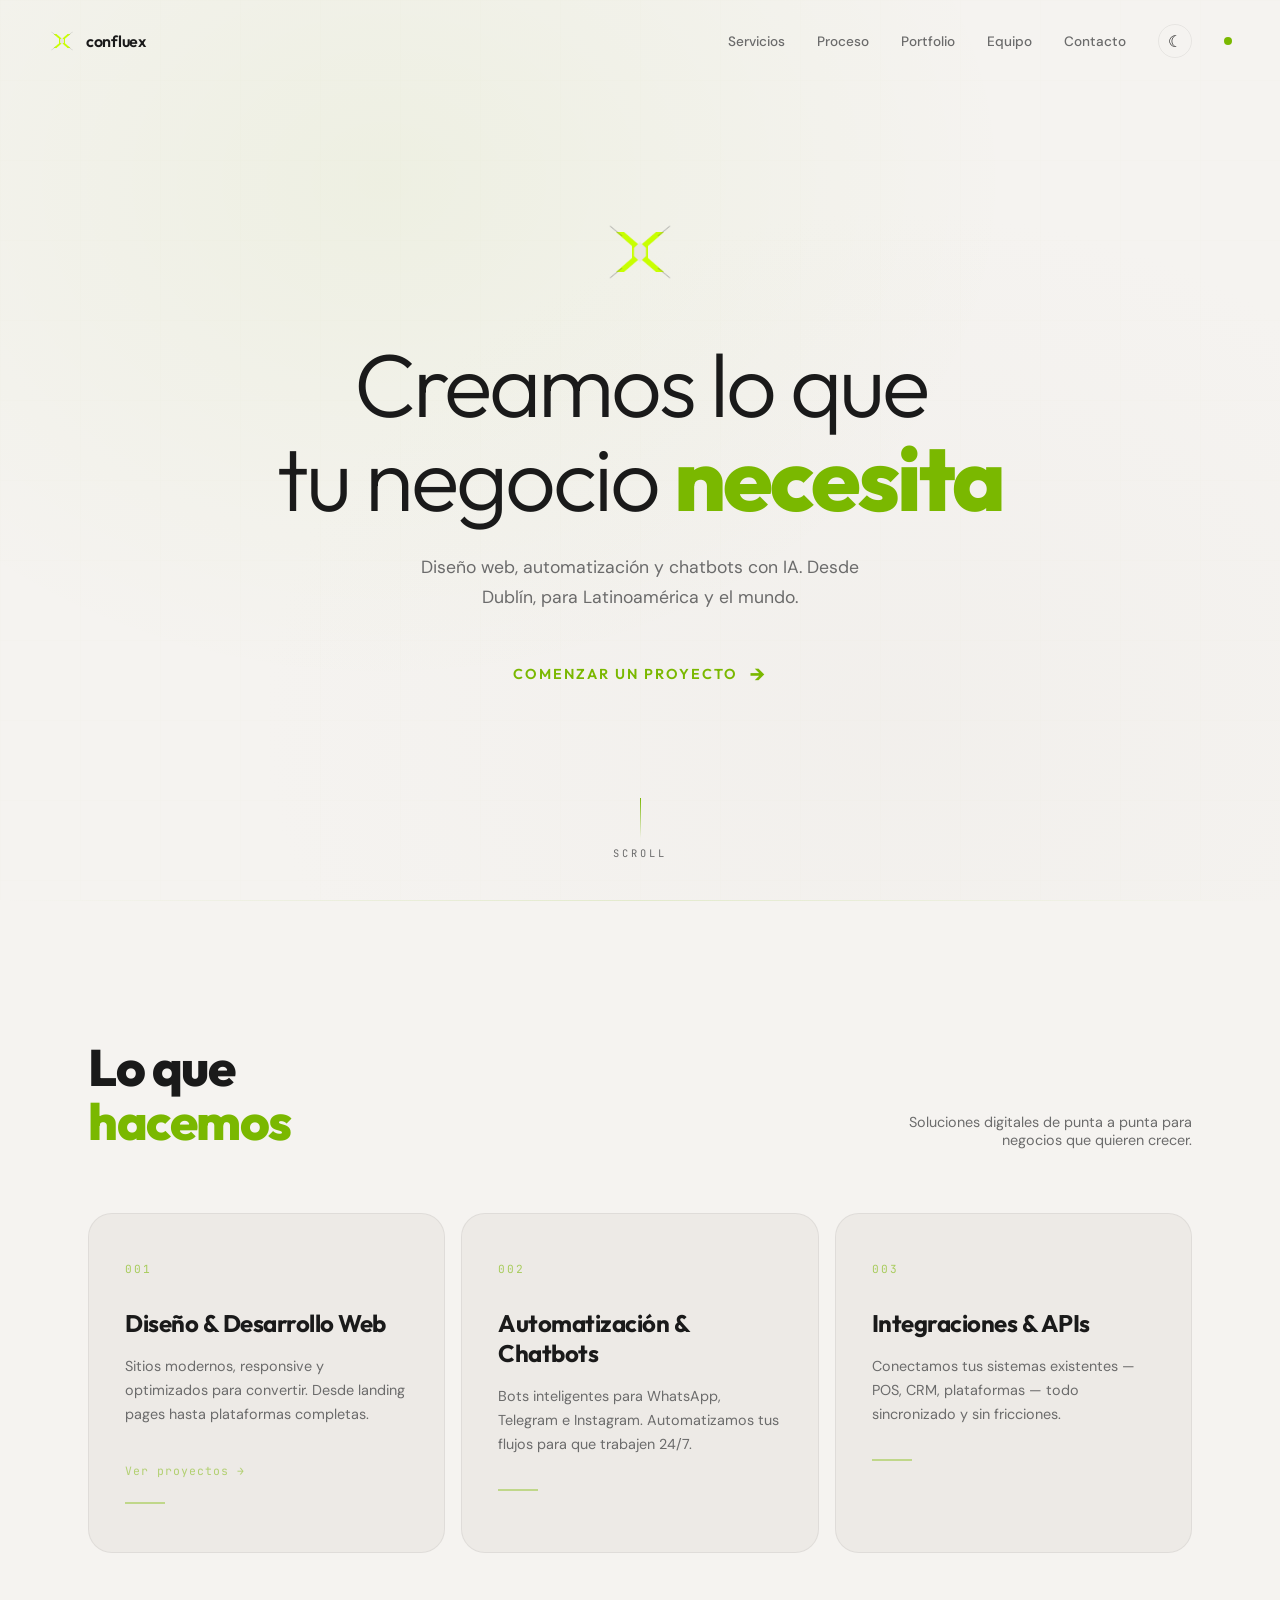
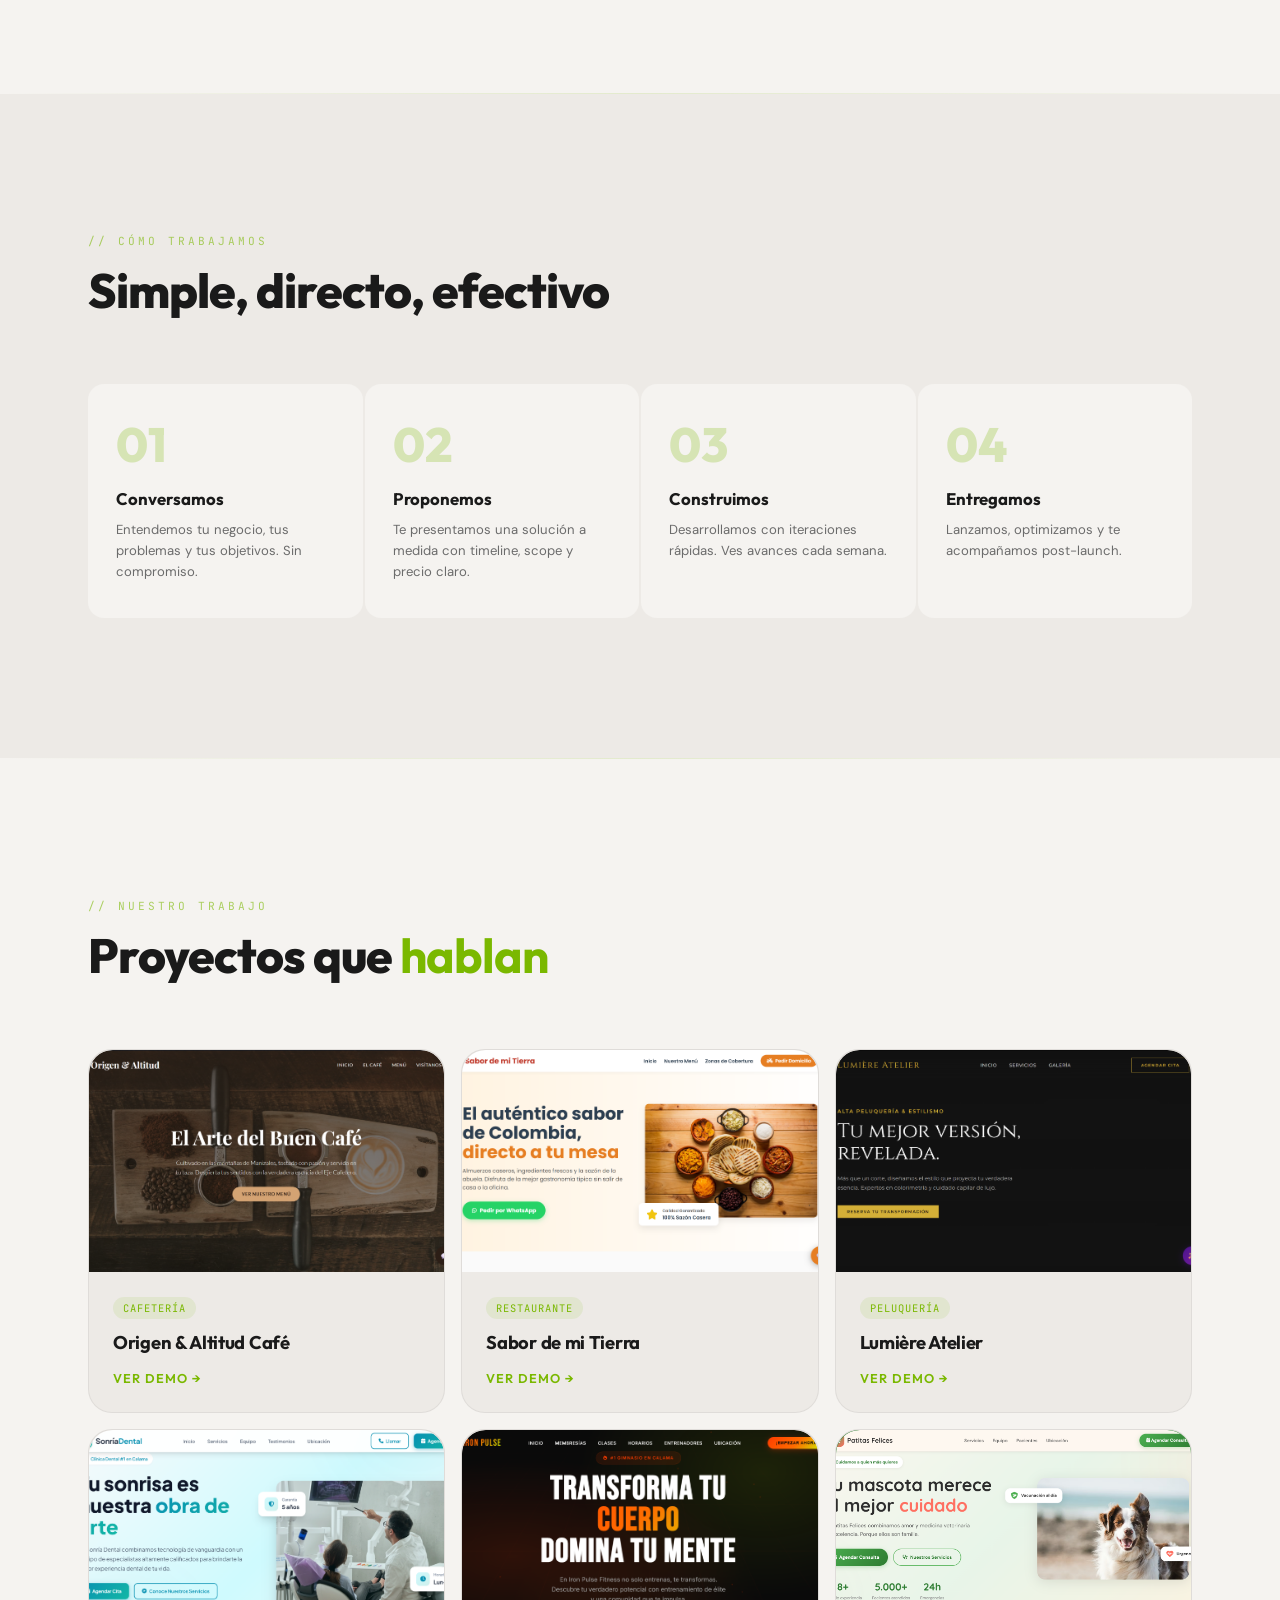
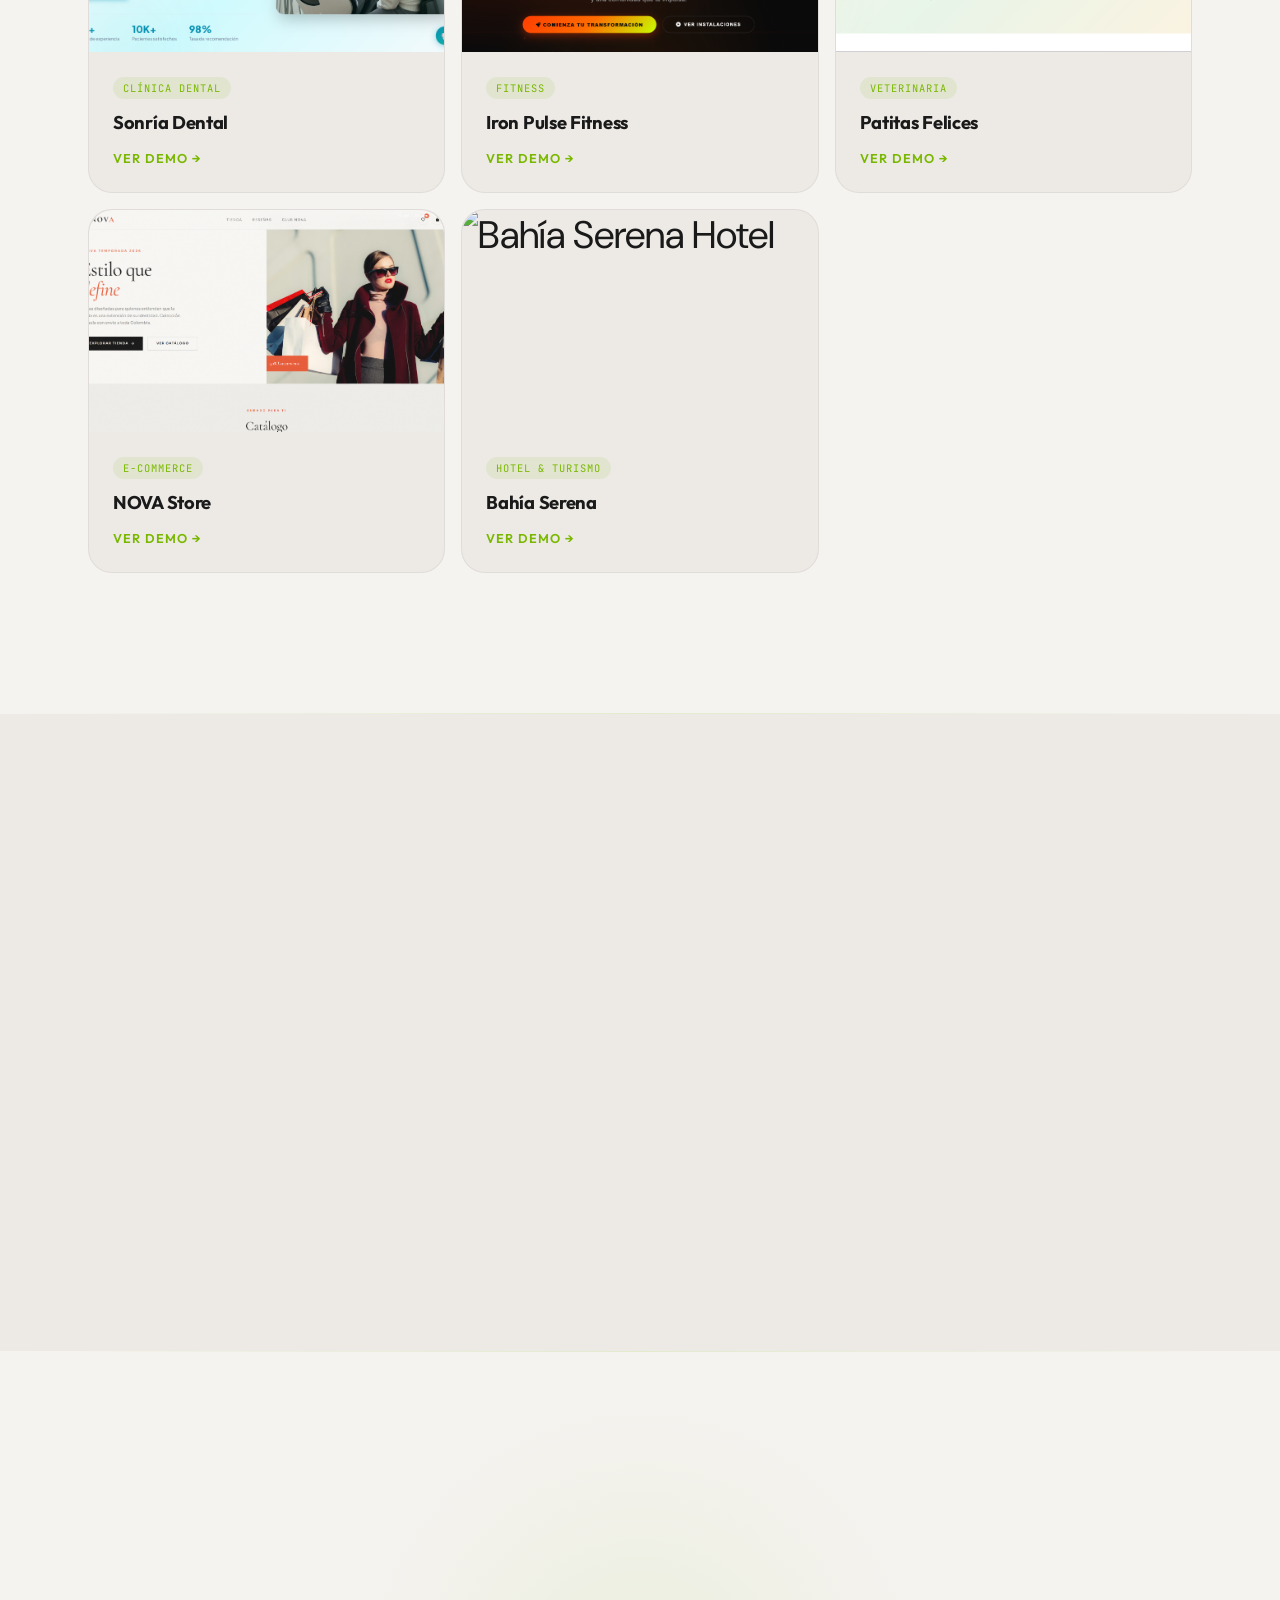
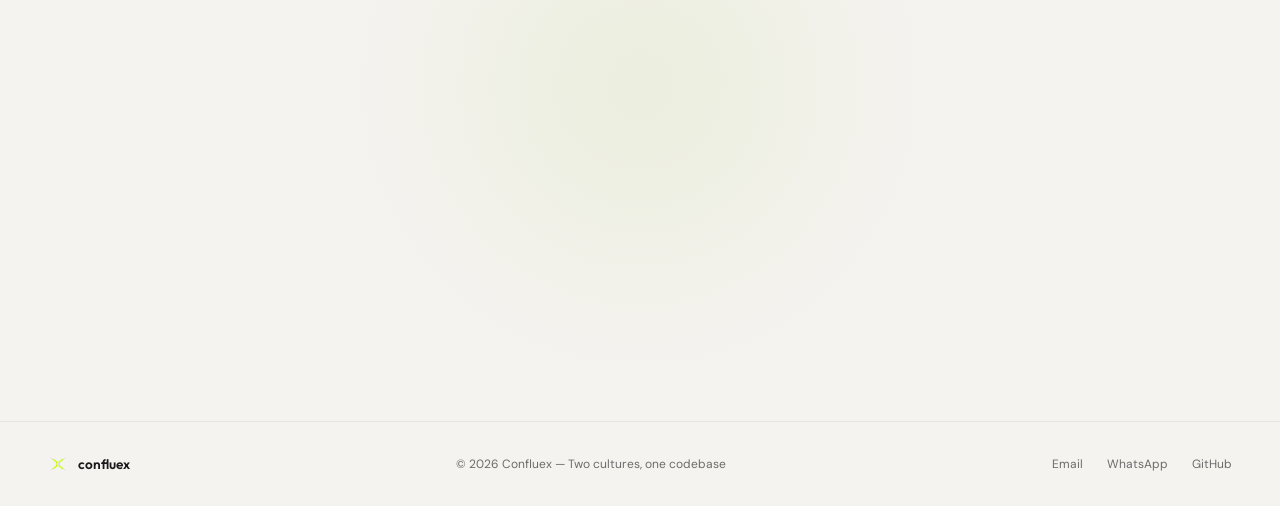
==== index.html @ a2aa2a39 "fix: resolve 122 html-validate errors, CI pipeline fixes, and extract inline CSS - Fix html-validate" ====
<!DOCTYPE html>
<html lang="es">
<head>
  <meta charset="UTF-8">
  <meta name="viewport" content="width=device-width, initial-scale=1.0">
  <title>Confluex — Diseño Web, Automatización &amp; Chatbots IA</title>
  <meta name="description" content="Confluex: soluciones digitales de diseño web, automatización de procesos y chatbots con IA. Dos culturas, un código. Desde Dublín para Latinoamérica y el mundo.">
  <meta name="keywords" content="diseño web, automatización, chatbots, IA, desarrollo web, Dublin, Confluex">
  <meta name="author" content="Confluex">
  <meta name="theme-color" content="#0A0A0A" id="metaThemeColor">

  <!-- Open Graph -->
  <meta property="og:type" content="website">
  <meta property="og:title" content="Confluex — Dos culturas, un código">
  <meta property="og:description" content="Diseño web, automatización y chatbots con IA. Soluciones digitales desde Dublín para el mundo.">
  <meta property="og:image" content="assets/social-avatar.png">
  <meta property="og:url" content="https://confluex-agency.github.io/confluex-website/">
  <meta property="og:site_name" content="Confluex">

  <!-- Twitter Card -->
  <meta name="twitter:card" content="summary_large_image">
  <meta name="twitter:title" content="Confluex — Dos culturas, un código">
  <meta name="twitter:description" content="Diseño web, automatización y chatbots con IA.">
  <meta name="twitter:image" content="assets/social-avatar.png">

  <!-- SEO -->
  <link rel="canonical" href="https://confluex-agency.github.io/confluex-website/">
  <meta name="robots" content="index, follow">

  <!-- Favicon -->
  <link rel="icon" type="image/png" sizes="16x16" href="assets/favicon-16.png">
  <link rel="icon" type="image/png" sizes="32x32" href="assets/favicon-32.png">
  <link rel="icon" type="image/png" sizes="48x48" href="assets/favicon-48.png">
  <link rel="icon" type="image/png" sizes="64x64" href="assets/favicon-64.png">
  <link rel="icon" type="image/png" sizes="128x128" href="assets/favicon-128.png">
  <link rel="icon" type="image/png" sizes="192x192" href="assets/favicon-192.png">
  <link rel="icon" type="image/png" sizes="256x256" href="assets/favicon-256.png">
  <link rel="apple-touch-icon" sizes="180x180" href="assets/apple-touch-icon.png">

  <!-- Preload hero image -->
  <link rel="preload" as="image" href="assets/logo-symbol.png">

  <!-- Structured Data -->
  <script type="application/ld+json">
  {
    "@context": "https://schema.org",
    "@type": "Organization",
    "name": "Confluex",
    "description": "Soluciones digitales de diseño web, automatización de procesos y chatbots con IA. Dos culturas, un código.",
    "url": "https://confluex-agency.github.io/confluex-website/"
  }
  </script>

  <!-- Fonts -->
  <link rel="preconnect" href="https://fonts.googleapis.com">
  <link rel="preconnect" href="https://fonts.gstatic.com" crossorigin>
  <link href="https://fonts.googleapis.com/css2?family=Outfit:wght@300;400;500;600;700;800&family=DM+Sans:wght@400;500;700&family=JetBrains+Mono:wght@400;500&display=swap" rel="stylesheet">

  <link rel="stylesheet" href="assets/css/styles.css">
</head>
<body>

  <!-- SKIP TO CONTENT -->
  <a href="#main-content" class="skip-link">Saltar al contenido</a>

  <!-- MOBILE MENU -->
  <div class="overlay" id="overlay"></div>
  <div class="mobile-menu" id="mobileMenu" role="dialog" aria-label="Menú de navegación">
    <a href="#services" class="mobile-link">Servicios</a>
    <a href="#process" class="mobile-link">Proceso</a>
    <a href="#portfolio" class="mobile-link">Portfolio</a>
    <a href="#founders" class="mobile-link">Equipo</a>
    <a href="#contact" class="mobile-link">Contacto</a>
  </div>

  <!-- NAV -->
  <nav id="nav" aria-label="Navegación principal">
    <a href="#" class="nav-logo">
      <img src="assets/logo-symbol.png" alt="Confluex">
      <span>confluex</span>
    </a>
    <div class="nav-right">
      <a href="#services">Servicios</a>
      <a href="#process">Proceso</a>
      <a href="#portfolio">Portfolio</a>
      <a href="#founders">Equipo</a>
      <a href="#contact">Contacto</a>
      <button type="button" class="theme-toggle" id="themeToggle" aria-label="Cambiar tema">
        <span class="icon-sun">&#9788;</span>
        <span class="icon-moon">&#9790;</span>
      </button>
      <div class="nav-dot"></div>
    </div>
    <button type="button" class="nav-toggle" id="navToggle" aria-label="Abrir menú" aria-expanded="false" aria-controls="mobileMenu">
      <span></span><span></span><span></span>
    </button>
  </nav>

  <!-- MAIN CONTENT -->
  <main id="main-content">

  <!-- HERO -->
  <section class="hero" aria-label="Presentación">
    <div class="hero__bg" aria-hidden="true"></div>
    <div class="hero__grid" aria-hidden="true"></div>
    <div class="hero__content">
      <img src="assets/logo-symbol.png" alt="" class="hero__symbol fade">
      <h1 class="fade">Creamos lo que<br>tu negocio <strong>necesita</strong></h1>
      <p class="hero__sub fade">Diseño web, automatización y chatbots con IA. Desde Dublín, para Latinoamérica y el mundo.</p>
      <a href="#contact" class="hero__cta fade">
        Comenzar un proyecto <span class="arrow">&rarr;</span>
      </a>
    </div>
    <div class="hero__scroll" aria-hidden="true">
      <div class="hero__scroll-line"></div>
      <span>scroll</span>
    </div>
  </section>

  <div class="divider" aria-hidden="true"></div>

  <!-- SERVICES -->
  <section class="services" id="services" aria-label="Servicios">
    <div class="services__header">
      <h2 class="fade">Lo que<br><span>hacemos</span></h2>
      <p class="fade">Soluciones digitales de punta a punta para negocios que quieren crecer.</p>
    </div>
    <div class="services__cards">
      <div class="s-card fade fade-delay-1">
        <div class="s-card__num">001</div>
        <h3>Diseño &amp; Desarrollo Web</h3>
        <p>Sitios modernos, responsive y optimizados para convertir. Desde landing pages hasta plataformas completas.</p>
        <a href="#portfolio" class="s-card__portfolio-link">Ver proyectos &rarr;</a>
        <div class="s-card__line"></div>
      </div>
      <div class="s-card fade fade-delay-2">
        <div class="s-card__num">002</div>
        <h3>Automatización &amp; Chatbots</h3>
        <p>Bots inteligentes para WhatsApp, Telegram e Instagram. Automatizamos tus flujos para que trabajen 24/7.</p>
        <div class="s-card__line"></div>
      </div>
      <div class="s-card fade fade-delay-3">
        <div class="s-card__num">003</div>
        <h3>Integraciones &amp; APIs</h3>
        <p>Conectamos tus sistemas existentes — POS, CRM, plataformas — todo sincronizado y sin fricciones.</p>
        <div class="s-card__line"></div>
      </div>
    </div>
  </section>

  <div class="divider" aria-hidden="true"></div>

  <!-- PROCESS -->
  <section class="process" id="process" aria-label="Proceso de trabajo">
    <div class="process__inner">
      <div class="process__header fade">
        <div class="process__label">// cómo trabajamos</div>
        <h2>Simple, directo, efectivo</h2>
      </div>
      <div class="process__steps">
        <div class="step fade fade-delay-1">
          <div class="step__num">01</div>
          <h4>Conversamos</h4>
          <p>Entendemos tu negocio, tus problemas y tus objetivos. Sin compromiso.</p>
        </div>
        <div class="step fade fade-delay-2">
          <div class="step__num">02</div>
          <h4>Proponemos</h4>
          <p>Te presentamos una solución a medida con timeline, scope y precio claro.</p>
        </div>
        <div class="step fade fade-delay-3">
          <div class="step__num">03</div>
          <h4>Construimos</h4>
          <p>Desarrollamos con iteraciones rápidas. Ves avances cada semana.</p>
        </div>
        <div class="step fade">
          <div class="step__num">04</div>
          <h4>Entregamos</h4>
          <p>Lanzamos, optimizamos y te acompañamos post-launch.</p>
        </div>
      </div>
    </div>
  </section>

  <div class="divider" aria-hidden="true"></div>

  <!-- PORTFOLIO -->
  <section class="portfolio" id="portfolio" aria-label="Portfolio">
    <div class="portfolio__inner">
      <div class="portfolio__header fade">
        <div class="portfolio__label">// nuestro trabajo</div>
        <h2>Proyectos que <strong>hablan</strong></h2>
      </div>
      <div class="portfolio__grid">
        <div class="p-card fade fade-delay-1">
          <div class="p-card__thumb"><img src="assets/thumbs/cafe.png" alt="Origen & Altitud Café" loading="lazy"></div>
          <div class="p-card__body">
            <div class="p-card__tag">Cafetería</div>
            <div class="p-card__name">Origen &amp; Altitud Café</div>
            <a href="demos/demo-cafe/index.html" target="_blank" rel="noopener" class="p-card__link">Ver demo &rarr;</a>
          </div>
        </div>
        <div class="p-card fade fade-delay-2">
          <div class="p-card__thumb"><img src="assets/thumbs/restaurante.png" alt="Sabor de mi Tierra" loading="lazy"></div>
          <div class="p-card__body">
            <div class="p-card__tag">Restaurante</div>
            <div class="p-card__name">Sabor de mi Tierra</div>
            <a href="demos/demo-fastfood/index.html" target="_blank" rel="noopener" class="p-card__link">Ver demo &rarr;</a>
          </div>
        </div>
        <div class="p-card fade fade-delay-3">
          <div class="p-card__thumb"><img src="assets/thumbs/peluqueria.png" alt="Lumière Atelier" loading="lazy"></div>
          <div class="p-card__body">
            <div class="p-card__tag">Peluquería</div>
            <div class="p-card__name">Lumière Atelier</div>
            <a href="demos/demo-peluqueria/index.html" target="_blank" rel="noopener" class="p-card__link">Ver demo &rarr;</a>
          </div>
        </div>
        <div class="p-card fade fade-delay-1">
          <div class="p-card__thumb"><img src="assets/thumbs/dental.png" alt="Sonría Dental" loading="lazy"></div>
          <div class="p-card__body">
            <div class="p-card__tag">Clínica Dental</div>
            <div class="p-card__name">Sonría Dental</div>
            <a href="demos/demo-clinicadental/index.html" target="_blank" rel="noopener" class="p-card__link">Ver demo &rarr;</a>
          </div>
        </div>
        <div class="p-card fade fade-delay-2">
          <div class="p-card__thumb"><img src="assets/thumbs/gym.png" alt="Iron Pulse Fitness" loading="lazy"></div>
          <div class="p-card__body">
            <div class="p-card__tag">Fitness</div>
            <div class="p-card__name">Iron Pulse Fitness</div>
            <a href="demos/demo-GYM/index.html" target="_blank" rel="noopener" class="p-card__link">Ver demo &rarr;</a>
          </div>
        </div>
        <div class="p-card fade fade-delay-3">
          <div class="p-card__thumb p-card__thumb--vet"><img src="assets/thumbs/vet.png" alt="Patitas Felices Veterinaria" loading="lazy"></div>
          <div class="p-card__body">
            <div class="p-card__tag">Veterinaria</div>
            <div class="p-card__name">Patitas Felices</div>
            <a href="demos/demo-veterinaria/index.html" target="_blank" rel="noopener" class="p-card__link">Ver demo &rarr;</a>
          </div>
        </div>
        <div class="p-card fade fade-delay-1">
          <div class="p-card__thumb"><img src="assets/thumbs/e-commerce.png" alt="NOVA Store E-Commerce" loading="lazy"></div>
          <div class="p-card__body">
            <div class="p-card__tag">E-Commerce</div>
            <div class="p-card__name">NOVA Store</div>
            <a href="demos/demo-ecommerce/index.html" target="_blank" rel="noopener" class="p-card__link">Ver demo &rarr;</a>
          </div>
        </div>
        <div class="p-card fade fade-delay-2">
          <div class="p-card__thumb"><img src="assets/thumbs/hotel.png" alt="Bahía Serena Hotel" loading="lazy"></div>
          <div class="p-card__body">
            <div class="p-card__tag">Hotel &amp; Turismo</div>
            <div class="p-card__name">Bahía Serena</div>
            <a href="demos/demo-hotel/index.html" target="_blank" rel="noopener" class="p-card__link">Ver demo &rarr;</a>
          </div>
        </div>
      </div>
    </div>
  </section>

  <div class="divider" aria-hidden="true"></div>

  <!-- FOUNDERS -->
  <section class="founders" id="founders" aria-label="Equipo fundador">
    <div class="founders__inner">
      <div class="founders__text fade">
        <h2><em>Dos culturas,</em><br>un código</h2>
        <p>Nicolas (Chile) y Geison (Colombia) se encontraron en Dublín con una misma visión: crear tecnología que resuelva problemas reales.</p>
        <p>Combinamos ingeniería sólida con diseño de primer nivel. Sin relleno — solo resultados.</p>
        <div class="founders__flags">
          <div class="flag"><span>🇨🇱</span> Chile</div>
          <div class="flag"><span>🇨🇴</span> Colombia</div>
          <div class="flag"><span>🇮🇪</span> Dublin</div>
        </div>
        <div class="founders__tagline">// confluex.dev</div>
      </div>
      <div class="founders__visual fade">
        <div class="founder-card">
          <img src="assets/card-nicolas.png" alt="Nicolas Boggioni Troncoso — Co-Founder & Developer" loading="lazy">
        </div>
        <div class="founder-card">
          <img src="assets/card-geison.png" alt="Geison Herrera — Co-Founder & Designer" loading="lazy">
        </div>
      </div>
    </div>
  </section>

  <div class="divider" aria-hidden="true"></div>

  <!-- CTA -->
  <section class="cta" id="contact" aria-label="Contacto">
    <div class="cta__content">
      <h2 class="fade">¿Tienes una idea?<br><strong>Hagámosla realidad.</strong></h2>
      <p class="fade">Cuéntanos sobre tu proyecto y te respondemos en 24 horas.</p>
      <a href="mailto:hello@confluex.dev" class="cta__btn fade">Hablemos</a>
      <a href="https://wa.me/353899766000?text=Hola%20Confluex!%20Me%20interesa%20saber%20más%20sobre%20sus%20servicios" target="_blank" rel="noopener" class="cta__wa fade">WhatsApp &rarr;</a>
      <a href="mailto:hello@confluex.dev" class="cta__email fade">hello@confluex.dev</a>
    </div>
  </section>

  </main>

  <!-- FOOTER -->
  <footer>
    <div class="footer__inner">
      <div class="footer__brand">
        <img src="assets/logo-symbol.png" alt="Confluex logo" loading="lazy">
        <span>confluex</span>
      </div>
      <p>&copy; 2026 Confluex — Two cultures, one codebase</p>
      <div class="footer__links">
        <a href="mailto:hello@confluex.dev">Email</a>
        <a href="https://wa.me/353899766000" target="_blank" rel="noopener">WhatsApp</a>
        <a href="https://github.com/confluex-agency" target="_blank" rel="noopener">GitHub</a>
      </div>
    </div>
  </footer>

  <script>
    // Theme toggle
    (function() {
      const html = document.documentElement;
      const saved = localStorage.getItem('theme');
      const prefersDark = window.matchMedia('(prefers-color-scheme: dark)').matches;
      const theme = saved || (prefersDark ? 'dark' : 'light');
      if (theme === 'light') html.setAttribute('data-theme', 'light');

      function updateMeta() {
        const isLight = html.getAttribute('data-theme') === 'light';
        document.getElementById('metaThemeColor').content = isLight ? '#F5F3F0' : '#0A0A0A';
      }

      document.addEventListener('DOMContentLoaded', () => {
        updateMeta();
        document.getElementById('themeToggle').addEventListener('click', () => {
          const isLight = html.getAttribute('data-theme') === 'light';
          if (isLight) {
            html.removeAttribute('data-theme');
            localStorage.setItem('theme', 'dark');
          } else {
            html.setAttribute('data-theme', 'light');
            localStorage.setItem('theme', 'light');
          }
          updateMeta();
        });
      });
    })();

    // Nav scroll effect
    const nav = document.getElementById('nav');
    window.addEventListener('scroll', () => {
      nav.classList.toggle('scrolled', window.scrollY > 60);
    });

    // Mobile menu
    const toggle = document.getElementById('navToggle');
    const menu = document.getElementById('mobileMenu');
    const overlay = document.getElementById('overlay');
    function closeMenu() {
      menu.classList.remove('open'); overlay.classList.remove('open');
      toggle.setAttribute('aria-expanded', 'false');
    }
    toggle.addEventListener('click', () => {
      const isOpen = menu.classList.toggle('open');
      overlay.classList.toggle('open');
      toggle.setAttribute('aria-expanded', isOpen ? 'true' : 'false');
    });
    overlay.addEventListener('click', closeMenu);
    document.querySelectorAll('.mobile-link').forEach(a => a.addEventListener('click', closeMenu));

    // Scroll animations
    const obs = new IntersectionObserver(entries => {
      entries.forEach(e => { if (e.isIntersecting) e.target.classList.add('show'); });
    }, { threshold: 0.1 });
    document.querySelectorAll('.fade').forEach(el => obs.observe(el));
  </script>
</body>
</html>
---- assets/css/styles.css ----
/* =============================================
   CONFLUEX — Main Stylesheet
   ============================================= */

/* === VARIABLES (Dark Theme — Default) === */
:root {
  --black: #0A0A0A;
  --bone: #E8E4DF;
  --lime: #C8FF00;
  --lime-dark: #9ECC00;
  --night: #1A1A2E;
  --graphite: #8A8A8A;
  --surface: #111114;
  --nav-bg: rgba(10,10,10,0.92);
  --nav-border: rgba(200,255,0,0.06);
  --card-border: rgba(255,255,255,0.04);
  --card-hover-border: rgba(200,255,0,0.1);
  --glow-lime: rgba(200,255,0,0.04);
  --glow-night: rgba(26,26,46,0.4);
  --grid-line: rgba(200,255,0,0.3);
  --divider-color: rgba(200,255,0,0.12);
  --step-hover: rgba(200,255,0,0.03);
  --step-num: rgba(200,255,0,0.15);
  --cta-glow: rgba(200,255,0,0.05);
  --footer-border: rgba(255,255,255,0.04);
  --overlay-bg: rgba(0,0,0,0.6);
  --shadow-card: rgba(0,0,0,0.5);
  --cta-btn-shadow: rgba(200,255,0,0.2);
}

/* === VARIABLES (Light Theme) === */
[data-theme="light"] {
  --black: #F5F3F0;
  --bone: #1A1A1A;
  --lime: #7AB800;
  --lime-dark: #5E9200;
  --night: #E8E4DF;
  --graphite: #6B6B6B;
  --surface: #EDEAE6;
  --nav-bg: rgba(245,243,240,0.92);
  --nav-border: rgba(122,184,0,0.1);
  --card-border: rgba(0,0,0,0.06);
  --card-hover-border: rgba(122,184,0,0.2);
  --glow-lime: rgba(122,184,0,0.06);
  --glow-night: rgba(237,234,230,0.4);
  --grid-line: rgba(122,184,0,0.15);
  --divider-color: rgba(122,184,0,0.15);
  --step-hover: rgba(122,184,0,0.05);
  --step-num: rgba(122,184,0,0.25);
  --cta-glow: rgba(122,184,0,0.08);
  --footer-border: rgba(0,0,0,0.06);
  --overlay-bg: rgba(0,0,0,0.3);
  --shadow-card: rgba(0,0,0,0.1);
  --cta-btn-shadow: rgba(122,184,0,0.3);
}

/* === RESET === */
*, *::before, *::after { margin: 0; padding: 0; box-sizing: border-box; }
html { scroll-behavior: smooth; }
body {
  font-family: 'DM Sans', sans-serif;
  background: var(--black);
  color: var(--bone);
  overflow-x: hidden;
  transition: background 0.4s, color 0.4s;
}

/* === NAV === */
nav {
  position: fixed; top: 0; left: 0; right: 0; z-index: 100;
  padding: 24px 48px;
  display: flex; align-items: center; justify-content: space-between;
  transition: background 0.4s, padding 0.4s;
}
nav.scrolled {
  background: var(--nav-bg); backdrop-filter: blur(20px);
  padding: 16px 48px; border-bottom: 1px solid var(--nav-border);
}
.nav-logo { display: flex; align-items: center; gap: 10px; text-decoration: none; }
.nav-logo img { height: 28px; }
.nav-logo span { font-family: 'Outfit'; font-weight: 600; font-size: 1rem; color: var(--bone); letter-spacing: -0.3px; }
.nav-right { display: flex; align-items: center; gap: 32px; }
.nav-right a { color: var(--graphite); text-decoration: none; font-size: 0.85rem; font-weight: 500; transition: color 0.3s; }
.nav-right a:hover { color: var(--lime); }
.nav-dot { width: 8px; height: 8px; background: var(--lime); border-radius: 50%; animation: pulse 2s infinite; }
.nav-toggle {
  display: none; flex-direction: column; gap: 5px;
  background: none; border: none; cursor: pointer; padding: 4px;
}
.nav-toggle span { width: 20px; height: 2px; background: var(--bone); transition: 0.3s; }
.theme-toggle {
  background: none; border: 1px solid var(--card-border); border-radius: 50%;
  width: 34px; height: 34px; cursor: pointer; display: flex; align-items: center;
  justify-content: center; color: var(--bone); font-size: 1rem; transition: border-color 0.3s, color 0.3s;
}
.theme-toggle:hover { border-color: var(--lime); color: var(--lime); }
.theme-toggle .icon-moon,
[data-theme="light"] .theme-toggle .icon-sun { display: none; }
[data-theme="light"] .theme-toggle .icon-moon { display: inline; }
@keyframes pulse { 0%, 100% { opacity: 1; transform: scale(1); } 50% { opacity: 0.5; transform: scale(0.8); } }

/* === HERO === */
.hero {
  height: 100vh; display: flex; align-items: center; justify-content: center;
  text-align: center; position: relative;
}
.hero__bg {
  position: absolute; inset: 0; z-index: 0;
  background:
    radial-gradient(ellipse at 30% 20%, var(--glow-lime) 0%, transparent 50%),
    radial-gradient(ellipse at 70% 80%, var(--glow-night) 0%, transparent 50%);
}
.hero__grid {
  position: absolute; inset: 0; z-index: 0; opacity: 0.03;
  background-image:
    linear-gradient(var(--grid-line) 1px, transparent 1px),
    linear-gradient(90deg, var(--grid-line) 1px, transparent 1px);
  background-size: 80px 80px;
}
.hero__content { position: relative; z-index: 2; max-width: 900px; padding: 0 32px; }
.hero__symbol { width: 80px; height: 80px; margin: 0 auto 40px; animation: float 6s ease-in-out infinite; }
@keyframes float { 0%, 100% { transform: translateY(0); } 50% { transform: translateY(-10px); } }
.hero h1 {
  font-family: 'Outfit'; font-size: clamp(3rem, 7vw, 6rem); font-weight: 300;
  line-height: 1.05; letter-spacing: -3px; margin-bottom: 28px;
}
.hero h1 strong { font-weight: 800; color: var(--lime); }
.hero__sub {
  font-size: 1.1rem; color: var(--graphite); max-width: 480px;
  margin: 0 auto 48px; line-height: 1.7;
}
.hero__cta {
  display: inline-flex; align-items: center; gap: 12px;
  font-family: 'Outfit'; font-size: 0.9rem; font-weight: 600;
  color: var(--lime); text-decoration: none; letter-spacing: 2px; text-transform: uppercase;
  transition: gap 0.3s;
}
.hero__cta:hover { gap: 20px; }
.hero__cta .arrow { font-size: 1.4rem; transition: transform 0.3s; }
.hero__cta:hover .arrow { transform: translateX(4px); }
.hero__scroll {
  position: absolute; bottom: 40px; left: 50%; transform: translateX(-50%);
  display: flex; flex-direction: column; align-items: center; gap: 8px;
}
.hero__scroll span {
  font-family: 'JetBrains Mono'; font-size: 0.65rem; color: var(--graphite);
  text-transform: uppercase; letter-spacing: 3px;
}
.hero__scroll-line {
  width: 1px; height: 40px; background: linear-gradient(to bottom, var(--lime), transparent);
  animation: scrollLine 2s ease-in-out infinite;
}
@keyframes scrollLine { 0% { opacity: 0; transform: scaleY(0); } 50% { opacity: 1; transform: scaleY(1); } 100% { opacity: 0; transform: scaleY(0); } }

/* === DIVIDER === */
.divider { height: 1px; background: linear-gradient(90deg, transparent, var(--divider-color), transparent); }

/* === SERVICES === */
.services { padding: 140px 0; }
.services__header {
  max-width: 1200px; margin: 0 auto; padding: 0 48px;
  display: flex; justify-content: space-between; align-items: end; margin-bottom: 64px;
}
.services__header h2 {
  font-family: 'Outfit'; font-size: clamp(2rem, 4vw, 3.5rem); font-weight: 800;
  letter-spacing: -1.5px; line-height: 1.05;
}
.services__header h2 span { color: var(--lime); }
.services__header p { color: var(--graphite); font-size: 0.9rem; max-width: 300px; text-align: right; }
.services__cards {
  max-width: 1200px; margin: 0 auto; padding: 0 48px;
  display: grid; grid-template-columns: repeat(3, 1fr); gap: 16px;
}
.s-card {
  background: var(--surface); border: 1px solid var(--card-border);
  border-radius: 24px; padding: 48px 36px; transition: all 0.5s; position: relative; overflow: hidden;
}
.s-card:hover { background: var(--night); border-color: var(--card-hover-border); transform: translateY(-4px); }
.s-card__num {
  font-family: 'JetBrains Mono'; font-size: 0.7rem; color: var(--lime);
  letter-spacing: 2px; margin-bottom: 32px; opacity: 0.6;
}
.s-card h3 { font-family: 'Outfit'; font-size: 1.5rem; font-weight: 700; margin-bottom: 16px; letter-spacing: -0.5px; }
.s-card p { color: var(--graphite); font-size: 0.9rem; line-height: 1.7; margin-bottom: 32px; }
.s-card__line { height: 2px; width: 40px; background: var(--lime); opacity: 0.4; transition: width 0.4s, opacity 0.4s; }
.s-card__portfolio-link {
  display: inline-block; font-family: 'JetBrains Mono'; font-size: 0.72rem;
  color: var(--lime); text-decoration: none; opacity: 0.5; margin-bottom: 24px;
  letter-spacing: 1px; transition: opacity 0.3s;
}
.s-card__portfolio-link:hover { opacity: 1; }
.s-card:hover .s-card__line { width: 80px; opacity: 1; }

/* === PROCESS === */
.process { padding: 140px 0; background: var(--surface); }
.process__inner { max-width: 1200px; margin: 0 auto; padding: 0 48px; }
.process__header { margin-bottom: 64px; }
.process__label {
  font-family: 'JetBrains Mono'; font-size: 0.7rem; color: var(--lime);
  letter-spacing: 3px; text-transform: uppercase; margin-bottom: 12px; opacity: 0.6;
}
.process__header h2 {
  font-family: 'Outfit'; font-size: clamp(2rem, 4vw, 3rem); font-weight: 800;
  letter-spacing: -1px;
}
.process__steps { display: grid; grid-template-columns: repeat(4, 1fr); gap: 2px; }
.step {
  padding: 36px 28px; background: var(--black); border-radius: 16px; position: relative;
  transition: all 0.4s;
}
.step:hover { background: var(--step-hover); }
.step__num {
  font-family: 'Outfit'; font-size: 3rem; font-weight: 800;
  color: var(--step-num); line-height: 1; margin-bottom: 20px;
}
.step h4 { font-family: 'Outfit'; font-size: 1.05rem; font-weight: 700; margin-bottom: 10px; }
.step p { color: var(--graphite); font-size: 0.82rem; line-height: 1.6; }

/* === PORTFOLIO === */
.portfolio { padding: 140px 0; }
.portfolio__inner { max-width: 1200px; margin: 0 auto; padding: 0 48px; }
.portfolio__header { margin-bottom: 64px; }
.portfolio__label {
  font-family: 'JetBrains Mono'; font-size: 0.7rem; color: var(--lime);
  letter-spacing: 3px; text-transform: uppercase; margin-bottom: 12px; opacity: 0.6;
}
.portfolio__header h2 {
  font-family: 'Outfit'; font-size: clamp(2rem, 4vw, 3rem); font-weight: 800;
  letter-spacing: -1px;
}
.portfolio__header h2 strong { color: var(--lime); }
.portfolio__grid {
  display: grid; grid-template-columns: repeat(3, 1fr); gap: 16px;
}
.p-card {
  background: var(--surface); border: 1px solid var(--card-border);
  border-radius: 24px; overflow: hidden; transition: all 0.5s; position: relative;
}
.p-card:hover { border-color: var(--card-hover-border); transform: translateY(-4px); }
.p-card__thumb {
  aspect-ratio: 16 / 10; display: flex; align-items: center; justify-content: center;
  font-size: 2.4rem; position: relative; overflow: hidden;
}
.p-card__thumb img {
  width: 100%; height: 100%; object-fit: cover; display: block;
  border-radius: 24px 24px 0 0;
}
.p-card__thumb--cafe { background: linear-gradient(135deg, #3E2723, #6D4C41); }
.p-card__thumb--restaurant { background: linear-gradient(135deg, #BF360C, #E65100); }
.p-card__thumb--salon { background: linear-gradient(135deg, #4A148C, #7B1FA2); }
.p-card__thumb--dental { background: linear-gradient(135deg, #00695C, #00897B); }
.p-card__thumb--gym { background: linear-gradient(135deg, #1565C0, #1976D2); }
.p-card__thumb--vet { background: linear-gradient(135deg, #2E7D32, #43A047); }
.p-card__body { padding: 24px; }
.p-card__tag {
  display: inline-block; font-family: 'JetBrains Mono'; font-size: 0.65rem;
  background: rgba(200,255,0,0.08); color: var(--lime); padding: 4px 10px;
  border-radius: 20px; letter-spacing: 1px; text-transform: uppercase; margin-bottom: 12px;
}
[data-theme="light"] .p-card__tag { background: rgba(122,184,0,0.1); }
.p-card__name {
  font-family: 'Outfit'; font-size: 1.15rem; font-weight: 700; margin-bottom: 4px;
  letter-spacing: -0.3px;
}
.p-card__link {
  display: inline-flex; align-items: center; gap: 6px; margin-top: 12px;
  font-family: 'Outfit'; font-size: 0.8rem; font-weight: 600;
  color: var(--lime); text-decoration: none; letter-spacing: 1px; text-transform: uppercase;
  transition: gap 0.3s;
}
.p-card__link:hover { gap: 12px; }
.p-card__link--soon {
  color: var(--graphite); pointer-events: none; cursor: default;
}

/* === PORTFOLIO HOVER EFFECTS === */
.p-card__thumb::after {
  content: ''; position: absolute; inset: 0;
  background: rgba(200,255,0,0); transition: background 0.5s;
}
.p-card:hover .p-card__thumb::after { background: rgba(200,255,0,0.05); }
.p-card:hover .p-card__thumb { transform: scale(1.05); transition: transform 0.5s; }
.p-card:hover { box-shadow: 0 8px 32px rgba(200,255,0,0.06); }
[data-theme="light"] .p-card__thumb::after { background: rgba(122,184,0,0); }
[data-theme="light"] .p-card:hover .p-card__thumb::after { background: rgba(122,184,0,0.07); }
[data-theme="light"] .p-card:hover { box-shadow: 0 8px 32px rgba(122,184,0,0.08); }

/* === FOUNDERS === */
.founders { padding: 140px 0; background: var(--surface); }
.founders__inner {
  max-width: 1200px; margin: 0 auto; padding: 0 48px;
  display: grid; grid-template-columns: 1fr 1fr; gap: 80px; align-items: center;
}
.founders__text h2 {
  font-family: 'Outfit'; font-size: clamp(2rem, 3.5vw, 3rem); font-weight: 800;
  letter-spacing: -1px; margin-bottom: 24px; line-height: 1.1;
}
.founders__text h2 em { font-weight: 300; font-style: normal; }
.founders__text p { color: var(--graphite); line-height: 1.8; margin-bottom: 16px; }
.founders__flags { display: flex; gap: 16px; margin-top: 28px; }
.flag {
  display: flex; align-items: center; gap: 8px;
  font-family: 'JetBrains Mono'; font-size: 0.75rem; color: var(--graphite);
  letter-spacing: 1px;
}
.flag span { font-size: 1.2rem; }
.founders__tagline {
  font-family: 'JetBrains Mono'; font-size: 0.8rem; color: var(--lime);
  letter-spacing: 2px; text-transform: uppercase; margin-top: 32px; opacity: 0.7;
}
.founders__visual { display: flex; gap: 20px; justify-content: center; align-items: flex-start; }
.founder-card {
  border-radius: 20px; overflow: hidden; width: 220px;
  box-shadow: 0 20px 60px var(--shadow-card); transition: transform 0.4s;
  display: flex; font-size: 0; line-height: 0; padding: 0;
}
.founder-card:nth-child(2) { margin-top: 40px; }
.founder-card:hover { transform: translateY(-8px); }
.founder-card img { width: 100%; height: auto; display: block; }

/* === CTA === */
.cta { padding: 160px 0; text-align: center; position: relative; }
.cta::before {
  content: ''; position: absolute; top: 50%; left: 50%; transform: translate(-50%, -50%);
  width: 600px; height: 600px;
  background: radial-gradient(circle, var(--cta-glow), transparent 70%);
  pointer-events: none;
}
.cta__content { position: relative; z-index: 2; }
.cta h2 {
  font-family: 'Outfit'; font-size: clamp(2.5rem, 5vw, 4.5rem); font-weight: 300;
  letter-spacing: -2px; margin-bottom: 24px;
}
.cta h2 strong { font-weight: 800; color: var(--lime); }
.cta p { color: var(--graphite); font-size: 1rem; margin-bottom: 48px; }
.cta__btn {
  display: inline-flex; align-items: center; gap: 12px;
  background: var(--lime); color: var(--black); padding: 18px 40px;
  border-radius: 14px; text-decoration: none; font-family: 'Outfit';
  font-weight: 700; font-size: 1rem; transition: all 0.3s;
}
.cta__btn:hover { background: var(--lime-dark); transform: translateY(-3px); box-shadow: 0 12px 40px var(--cta-btn-shadow); }
.cta__email {
  display: block; margin-top: 20px;
  font-family: 'JetBrains Mono'; font-size: 0.85rem; color: var(--graphite);
  text-decoration: none; transition: color 0.3s;
}
.cta__wa {
  display: inline-block; margin-top: 16px;
  font-family: 'Outfit'; font-size: 0.9rem; font-weight: 600;
  color: var(--lime); text-decoration: none; letter-spacing: 1px;
  transition: gap 0.3s, opacity 0.3s; opacity: 0.7;
}
.cta__wa:hover { opacity: 1; }
.cta__email:hover { color: var(--lime); }

/* === FOOTER === */
footer { border-top: 1px solid var(--footer-border); padding: 32px 48px; }
.footer__inner {
  max-width: 1200px; margin: 0 auto;
  display: flex; justify-content: space-between; align-items: center;
}
.footer__brand { display: flex; align-items: center; gap: 10px; }
.footer__brand img { height: 20px; }
.footer__brand span { font-family: 'Outfit'; font-weight: 600; font-size: 0.85rem; color: var(--bone); }
footer p { color: var(--graphite); font-size: 0.75rem; }
.footer__links { display: flex; gap: 24px; }
.footer__links a { color: var(--graphite); text-decoration: none; font-size: 0.75rem; transition: color 0.3s; }
.footer__links a:hover { color: var(--lime); }

/* === SKIP TO CONTENT === */
.skip-link {
  position: absolute; top: -100%; left: 16px; z-index: 999;
  background: var(--lime); color: var(--black); padding: 12px 24px;
  border-radius: 8px; font-family: 'Outfit'; font-weight: 700;
  font-size: 0.9rem; text-decoration: none; transition: top 0.2s;
}
.skip-link:focus { top: 16px; }

/* === FOCUS VISIBLE === */
a:focus-visible, button:focus-visible {
  outline: 2px solid var(--lime); outline-offset: 4px; border-radius: 4px;
}

/* === ANIMATIONS === */
.fade { opacity: 0; transform: translateY(30px); transition: opacity 0.8s ease, transform 0.8s ease; }
.fade.show { opacity: 1; transform: translateY(0); }
.fade-delay-1 { transition-delay: 0.1s; }
.fade-delay-2 { transition-delay: 0.2s; }
.fade-delay-3 { transition-delay: 0.3s; }

/* === MOBILE MENU (hidden on desktop) === */
.mobile-menu { display: none; }
.overlay { display: none; }

/* === RESPONSIVE === */
@media (max-width: 900px) {
  .services__cards { grid-template-columns: 1fr; }
  .process__steps { grid-template-columns: 1fr 1fr; }
  .portfolio__grid { grid-template-columns: 1fr 1fr; }
}
@media (max-width: 768px) {
  nav { padding: 16px 24px; }
  nav.scrolled { padding: 12px 24px; }
  .nav-right a { display: none; }
  .nav-right .nav-dot { display: none; }
  .nav-toggle { display: flex; }
  .mobile-menu {
    position: fixed; top: 0; right: -100%; width: 75%; height: 100vh;
    background: var(--surface); z-index: 200; padding: 80px 32px;
    display: flex; flex-direction: column; gap: 24px;
    transition: right 0.35s ease; border-left: 1px solid var(--nav-border);
  }
  .mobile-menu.open { right: 0; }
  .mobile-menu a {
    color: var(--bone); text-decoration: none; font-family: 'Outfit';
    font-size: 1.3rem; font-weight: 600; transition: color 0.3s;
  }
  .mobile-menu a:hover { color: var(--lime); }
  .overlay { position: fixed; inset: 0; background: var(--overlay-bg); z-index: 150; display: none; }
  .overlay.open { display: block; }
  .hero h1 { letter-spacing: -1.5px; }
  .hero__grid { display: none; }
  .services__header { flex-direction: column; align-items: start; padding: 0 24px; gap: 16px; }
  .services__header p { text-align: left; }
  .services__cards { grid-template-columns: 1fr; padding: 0 24px; }
  .process__inner { padding: 0 24px; }
  .process__steps { grid-template-columns: 1fr; }
  .portfolio__grid { grid-template-columns: 1fr; }
  .portfolio__inner { padding: 0 24px; }
  .founders__inner { grid-template-columns: 1fr; padding: 0 24px; gap: 48px; }
  .founders__visual { order: -1; }
  .founder-card { width: 160px; }
  .footer__inner { flex-direction: column; gap: 16px; text-align: center; }
  .footer__links { justify-content: center; }
}
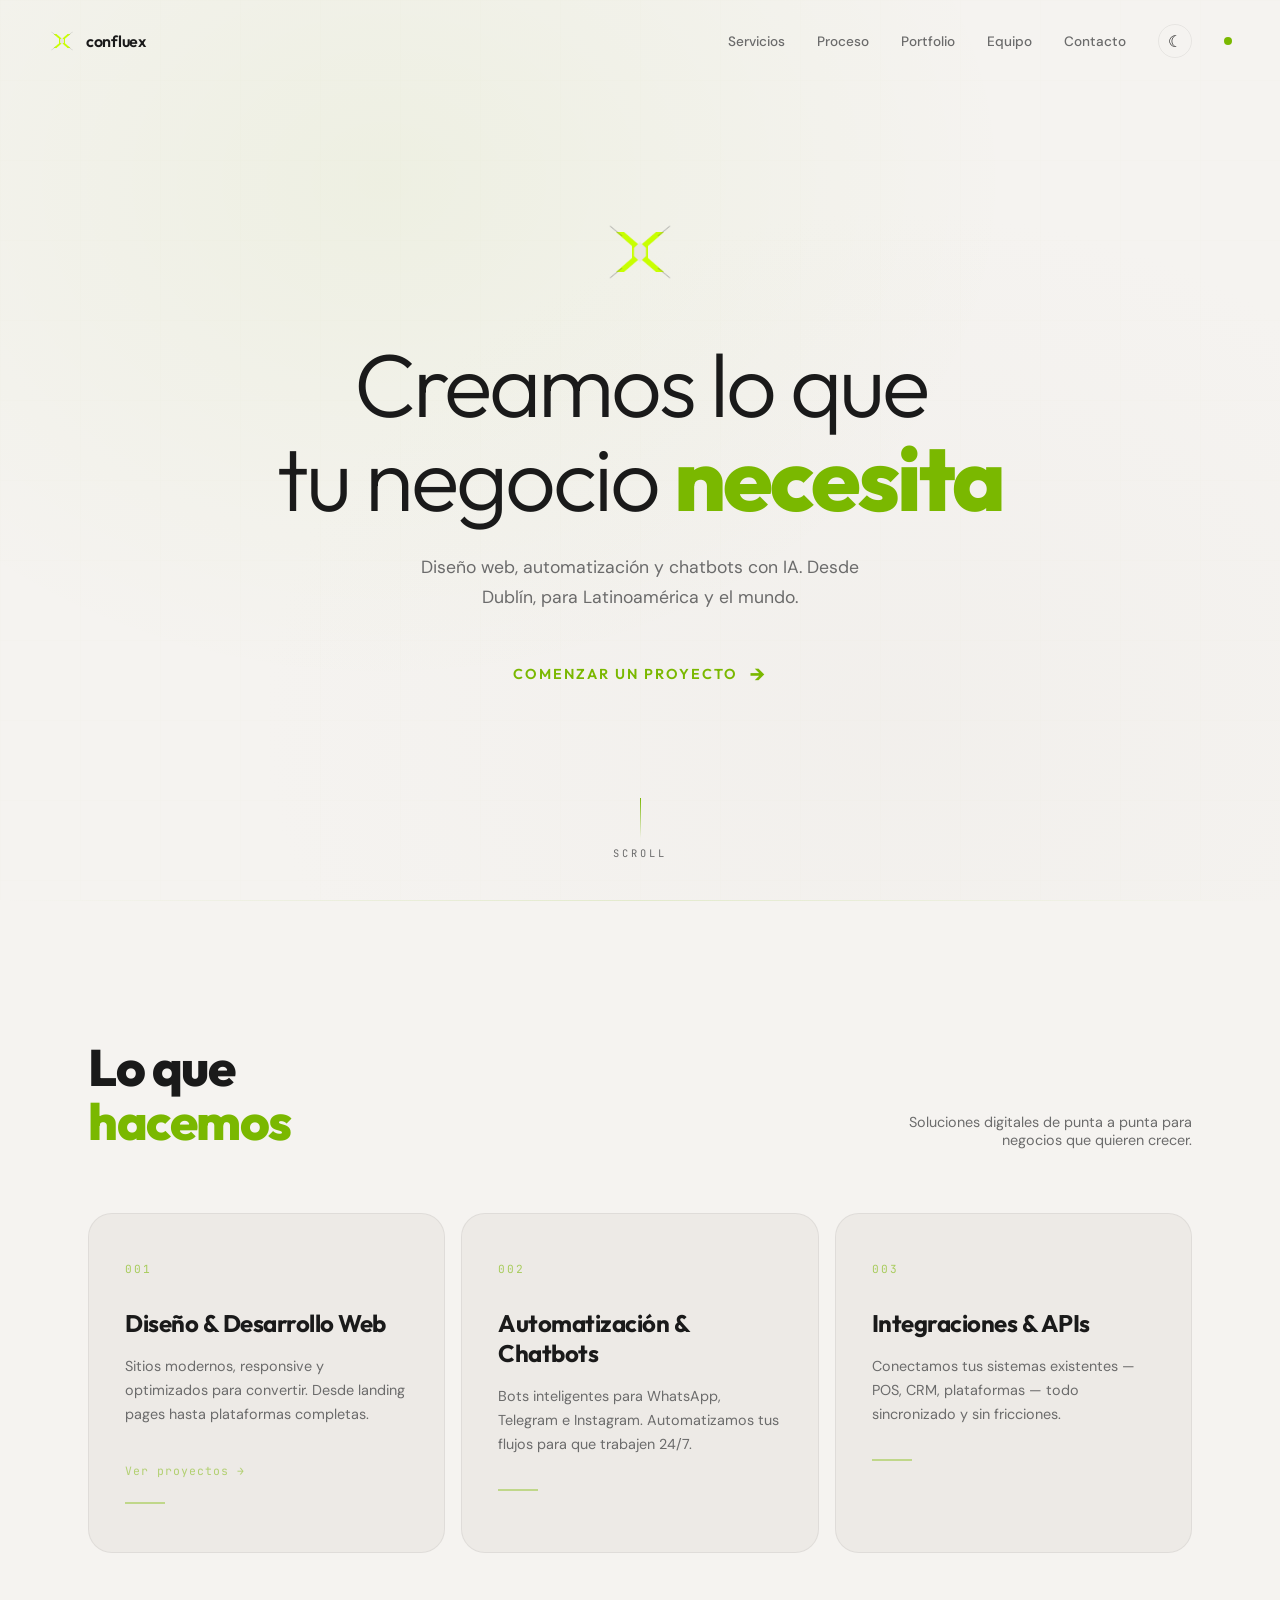
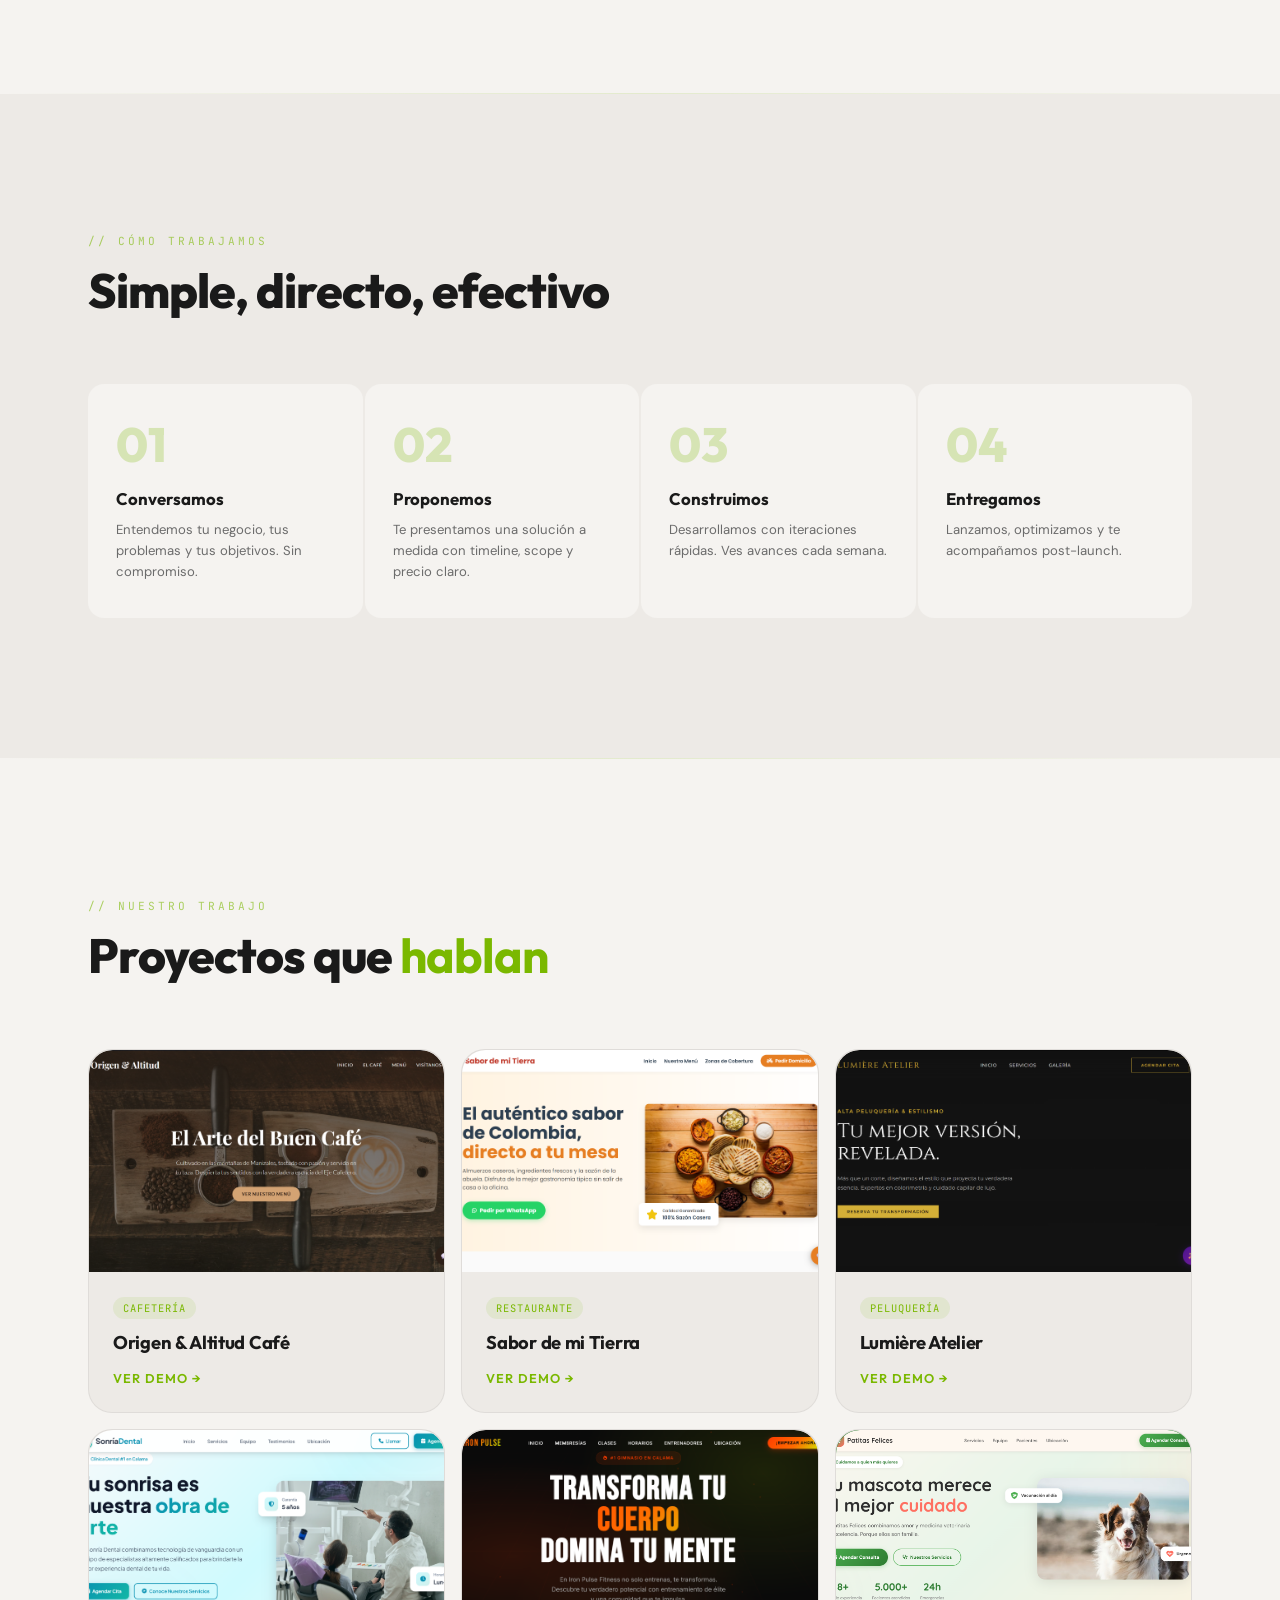
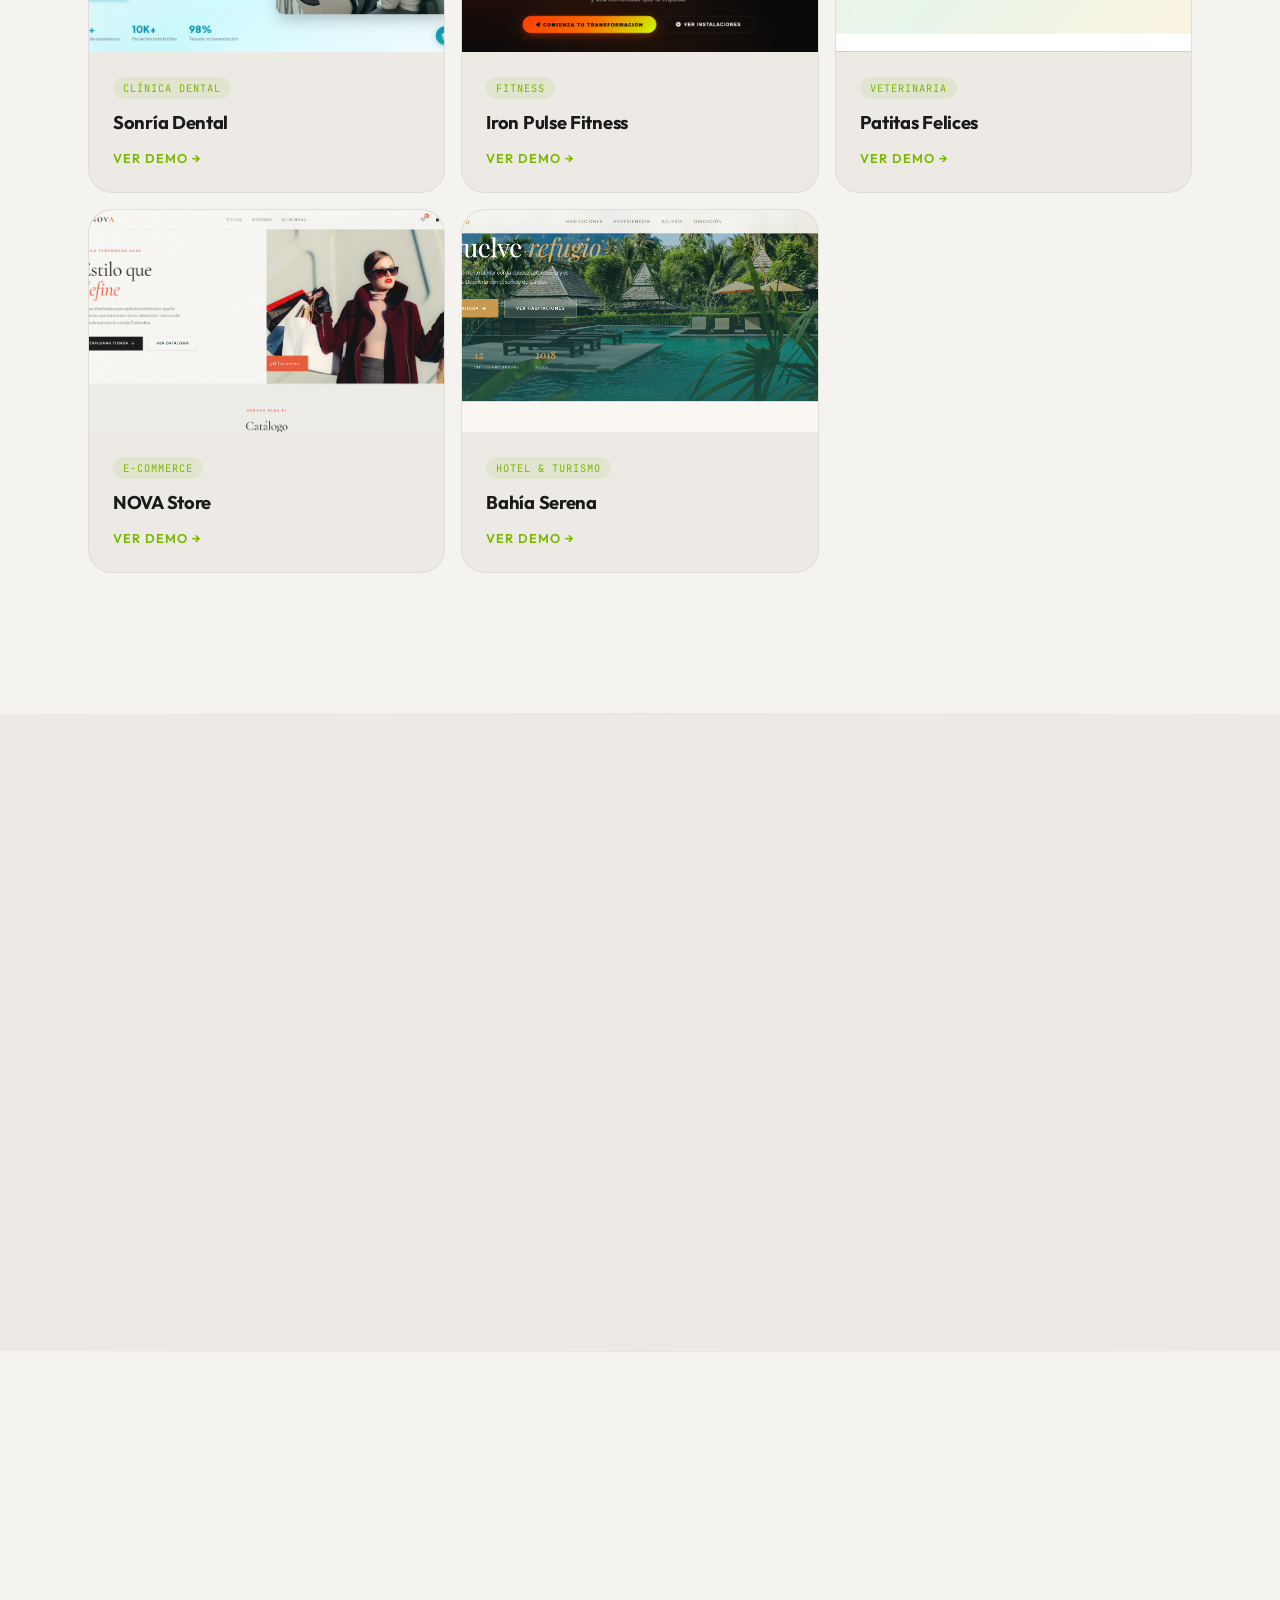
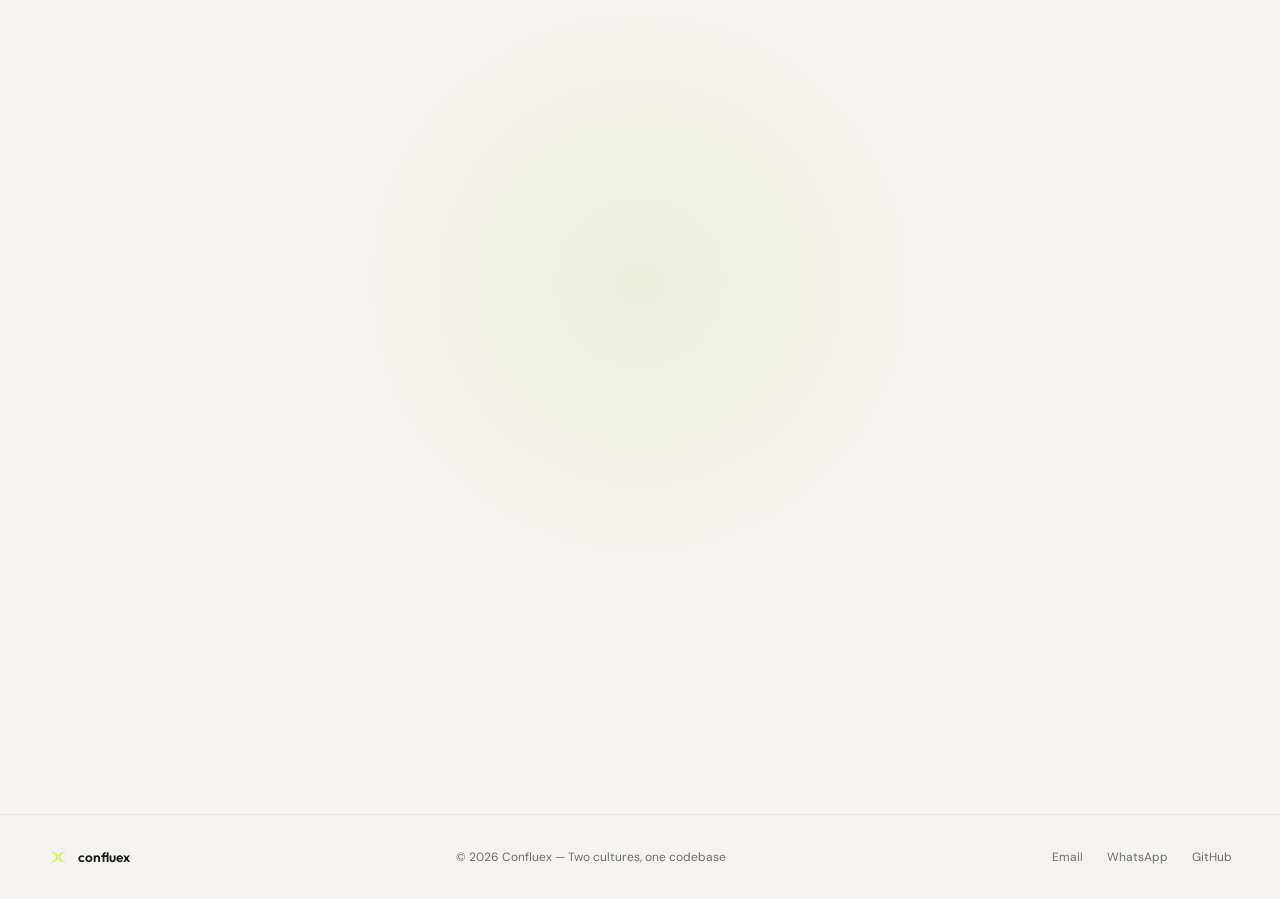
==== commit b8e4892b: "feat: add contact form, update URLs to confluex.dev, update WhatsApp number - Update OG, canonical a" ====
--- a/index.html
+++ b/index.html
@@ -13,8 +13,8 @@
   <meta property="og:type" content="website">
   <meta property="og:title" content="Confluex — Dos culturas, un código">
   <meta property="og:description" content="Diseño web, automatización y chatbots con IA. Soluciones digitales desde Dublín para el mundo.">
-  <meta property="og:image" content="assets/social-avatar.png">
-  <meta property="og:url" content="https://confluex-agency.github.io/confluex-website/">
+  <meta property="og:image" content="https://confluex.dev/assets/social-avatar.png">
+  <meta property="og:url" content="https://confluex.dev/">
   <meta property="og:site_name" content="Confluex">
 
   <!-- Twitter Card -->
@@ -24,7 +24,7 @@
   <meta name="twitter:image" content="assets/social-avatar.png">
 
   <!-- SEO -->
-  <link rel="canonical" href="https://confluex-agency.github.io/confluex-website/">
+  <link rel="canonical" href="https://confluex.dev/">
   <meta name="robots" content="index, follow">
 
   <!-- Favicon -->
@@ -47,7 +47,7 @@
     "@type": "Organization",
     "name": "Confluex",
     "description": "Soluciones digitales de diseño web, automatización de procesos y chatbots con IA. Dos culturas, un código.",
-    "url": "https://confluex-agency.github.io/confluex-website/"
+    "url": "https://confluex.dev/"
   }
   </script>
 
@@ -294,9 +294,47 @@
     <div class="cta__content">
       <h2 class="fade">¿Tienes una idea?<br><strong>Hagámosla realidad.</strong></h2>
       <p class="fade">Cuéntanos sobre tu proyecto y te respondemos en 24 horas.</p>
-      <a href="mailto:hello@confluex.dev" class="cta__btn fade">Hablemos</a>
-      <a href="https://wa.me/353899766000?text=Hola%20Confluex!%20Me%20interesa%20saber%20más%20sobre%20sus%20servicios" target="_blank" rel="noopener" class="cta__wa fade">WhatsApp &rarr;</a>
-      <a href="mailto:hello@confluex.dev" class="cta__email fade">hello@confluex.dev</a>
+
+      <form class="contact-form fade" action="https://api.web3forms.com/submit" method="POST">
+        <input type="hidden" name="access_key" value="1f9df2a5-a290-433c-8db9-6fd4a18313c4">
+        <input type="hidden" name="subject" value="Nuevo mensaje desde confluex.dev">
+        <input type="hidden" name="from_name" value="Confluex Website">
+        <input type="checkbox" name="botcheck" class="hidden" style="display:none">
+
+        <div class="form-grid">
+          <div class="form-group">
+            <label for="name">Nombre</label>
+            <input type="text" id="name" name="name" placeholder="Tu nombre" required>
+          </div>
+          <div class="form-group">
+            <label for="email">Email</label>
+            <input type="email" id="email" name="email" placeholder="tu@email.com" required>
+          </div>
+        </div>
+        <div class="form-group">
+          <label for="service">¿Qué necesitas?</label>
+          <select id="service" name="service">
+            <option value="" disabled selected>Selecciona un servicio</option>
+            <option value="Diseño & Desarrollo Web">Diseño & Desarrollo Web</option>
+            <option value="Automatización & Chatbots">Automatización & Chatbots</option>
+            <option value="Integraciones & APIs">Integraciones & APIs</option>
+            <option value="Otro">Otro</option>
+          </select>
+        </div>
+        <div class="form-group">
+          <label for="message">Cuéntanos sobre tu proyecto</label>
+          <textarea id="message" name="message" rows="4" placeholder="Describe brevemente tu idea o lo que necesitas..." required></textarea>
+        </div>
+        <button type="submit" class="cta__btn">Enviar mensaje <span class="arrow">&rarr;</span></button>
+      </form>
+
+      <div class="cta__alt fade">
+        <span>O escríbenos directo:</span>
+        <div class="cta__links">
+          <a href="https://wa.me/353896171907?text=Hola%20Confluex!%20Me%20interesa%20saber%20más%20sobre%20sus%20servicios" target="_blank" rel="noopener" class="cta__wa">WhatsApp &rarr;</a>
+          <a href="mailto:hello@confluex.dev" class="cta__email">hello@confluex.dev</a>
+        </div>
+      </div>
     </div>
   </section>
 
@@ -312,7 +350,7 @@
       <p>&copy; 2026 Confluex — Two cultures, one codebase</p>
       <div class="footer__links">
         <a href="mailto:hello@confluex.dev">Email</a>
-        <a href="https://wa.me/353899766000" target="_blank" rel="noopener">WhatsApp</a>
+        <a href="https://wa.me/353896171907" target="_blank" rel="noopener">WhatsApp</a>
         <a href="https://github.com/confluex-agency" target="_blank" rel="noopener">GitHub</a>
       </div>
     </div>
--- a/assets/css/styles.css
+++ b/assets/css/styles.css
@@ -353,6 +353,53 @@
 }
 .cta__wa:hover { opacity: 1; }
 .cta__email:hover { color: var(--lime); }
+
+/* === CONTACT FORM === */
+.contact-form {
+  max-width: 560px; margin: 0 auto; text-align: left;
+}
+.form-grid {
+  display: grid; grid-template-columns: 1fr 1fr; gap: 16px; margin-bottom: 16px;
+}
+.form-group { margin-bottom: 16px; }
+.form-grid .form-group { margin-bottom: 0; }
+.form-group label {
+  display: block; font-family: 'JetBrains Mono'; font-size: 0.7rem;
+  color: var(--graphite); letter-spacing: 1px; text-transform: uppercase;
+  margin-bottom: 8px;
+}
+.form-group input,
+.form-group select,
+.form-group textarea {
+  width: 100%; padding: 14px 18px; background: var(--surface);
+  border: 1px solid var(--card-border); border-radius: 12px;
+  color: var(--bone); font-family: 'DM Sans'; font-size: 0.9rem;
+  transition: border-color 0.3s, background 0.3s; outline: none;
+  resize: vertical;
+}
+.form-group input::placeholder,
+.form-group textarea::placeholder {
+  color: var(--graphite); opacity: 0.6;
+}
+.form-group select { cursor: pointer; appearance: none; }
+.form-group input:focus,
+.form-group select:focus,
+.form-group textarea:focus {
+  border-color: var(--lime); background: var(--black);
+}
+.contact-form .cta__btn {
+  width: 100%; justify-content: center; border: none; cursor: pointer;
+  font-size: 0.95rem; margin-top: 8px;
+}
+.contact-form .cta__btn:hover { background: var(--lime-dark); transform: translateY(-3px); box-shadow: 0 12px 40px var(--cta-btn-shadow); }
+.cta__alt {
+  margin-top: 40px; display: flex; flex-direction: column; align-items: center; gap: 12px;
+}
+.cta__alt span { font-size: 0.8rem; color: var(--graphite); }
+.cta__links { display: flex; gap: 24px; align-items: center; }
+@media (max-width: 768px) {
+  .form-grid { grid-template-columns: 1fr; }
+}
 
 /* === FOOTER === */
 footer { border-top: 1px solid var(--footer-border); padding: 32px 48px; }
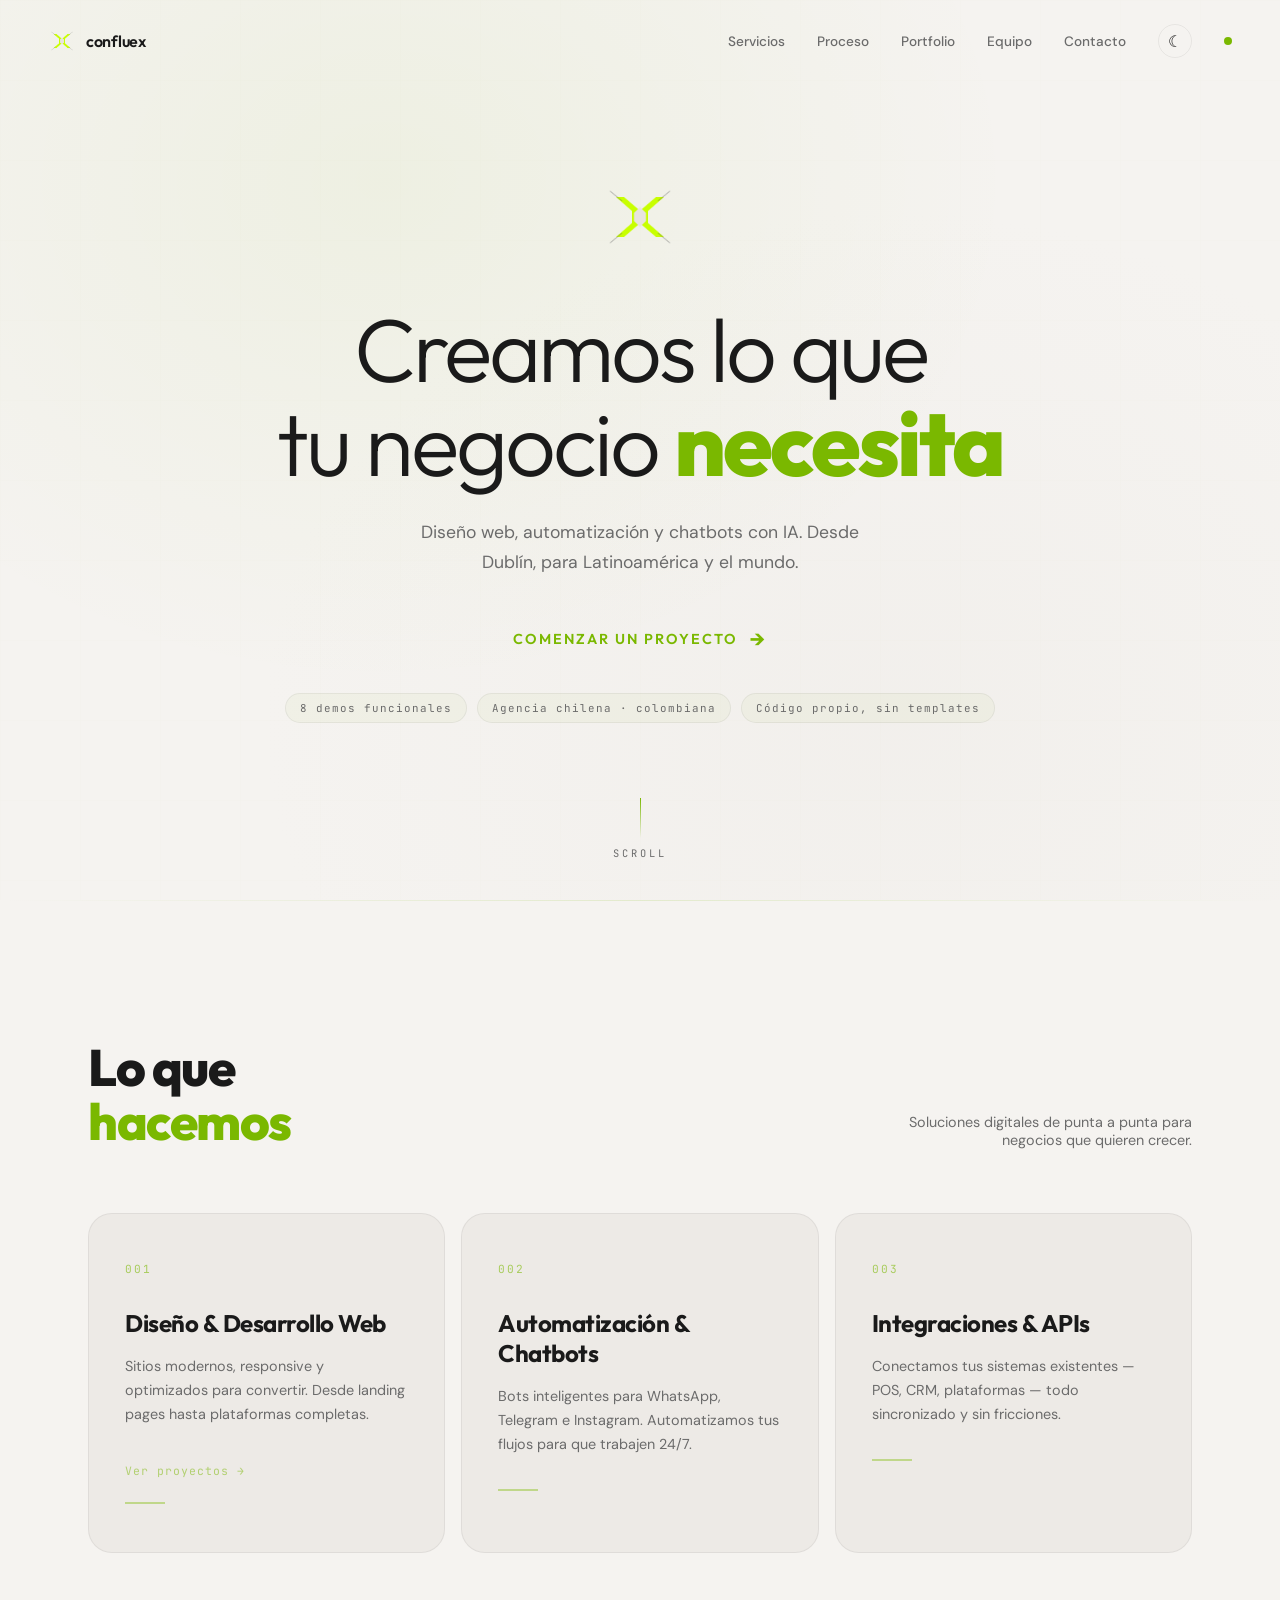
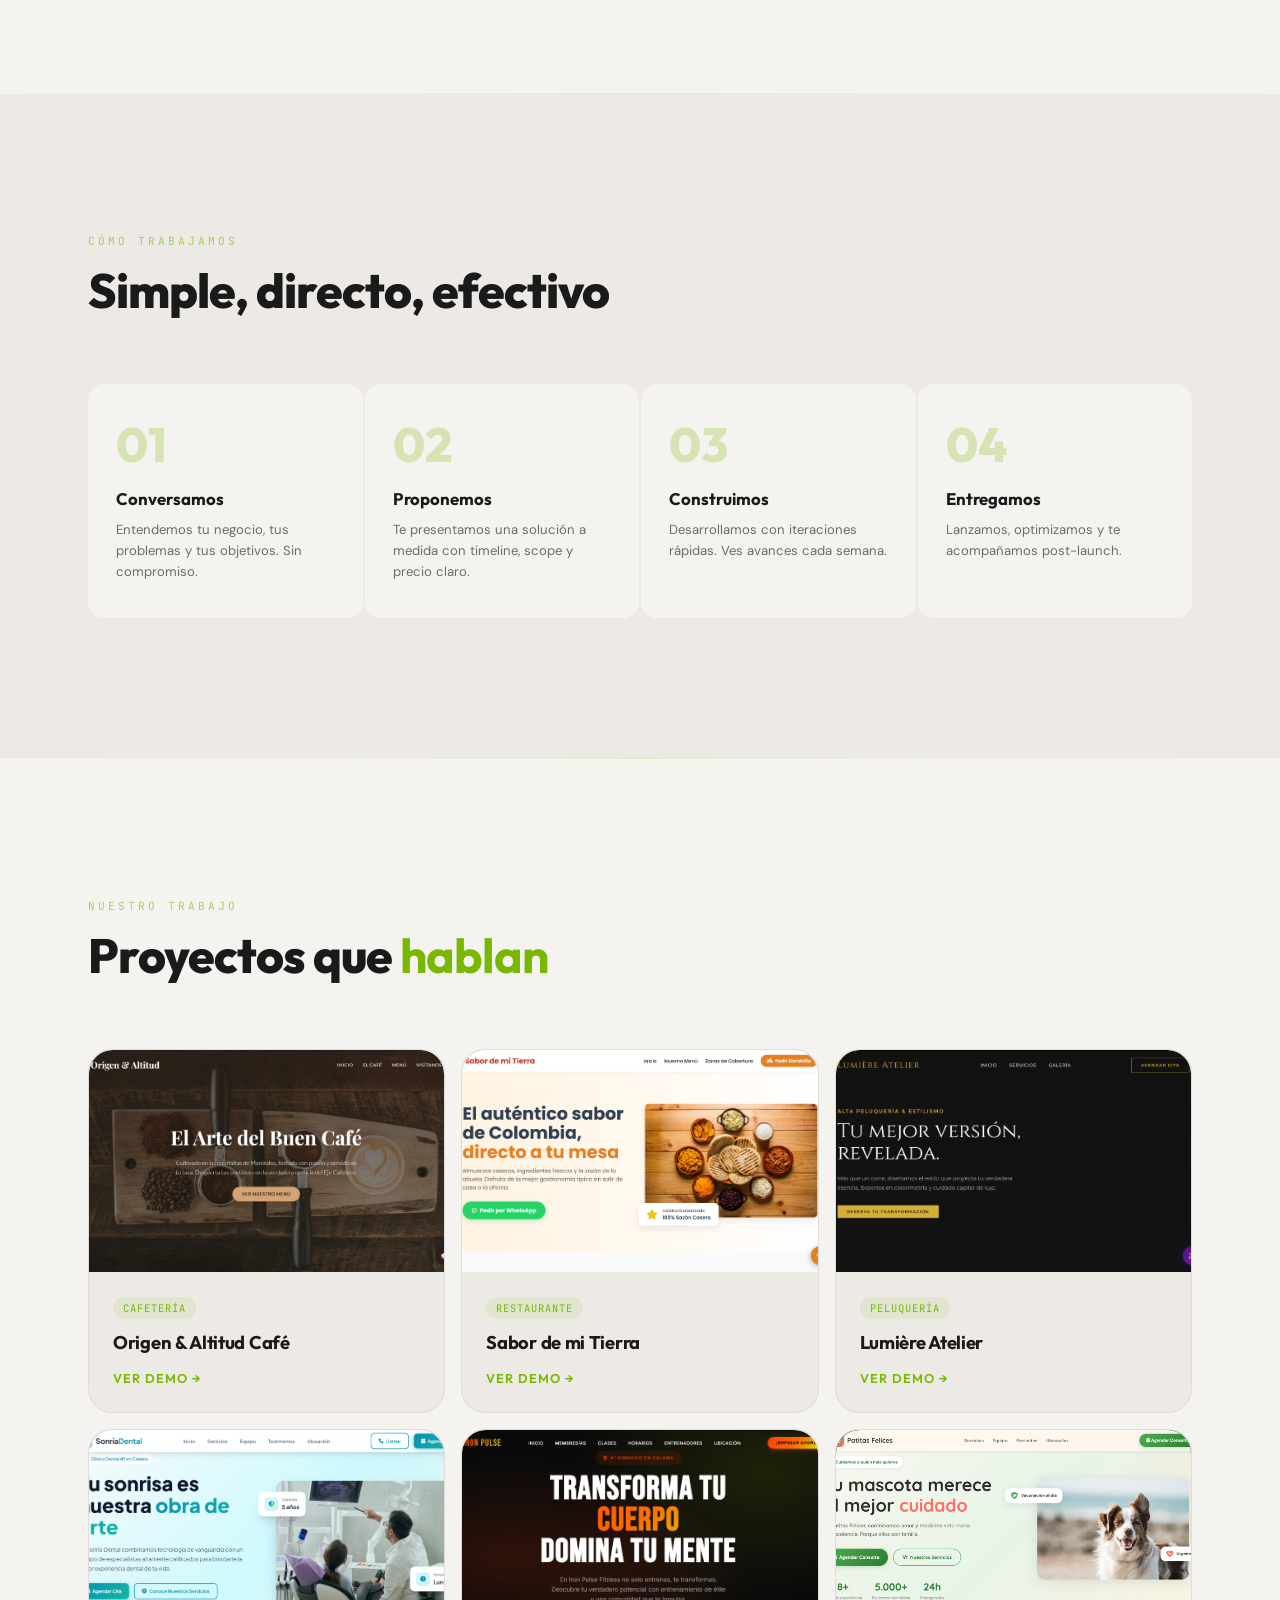
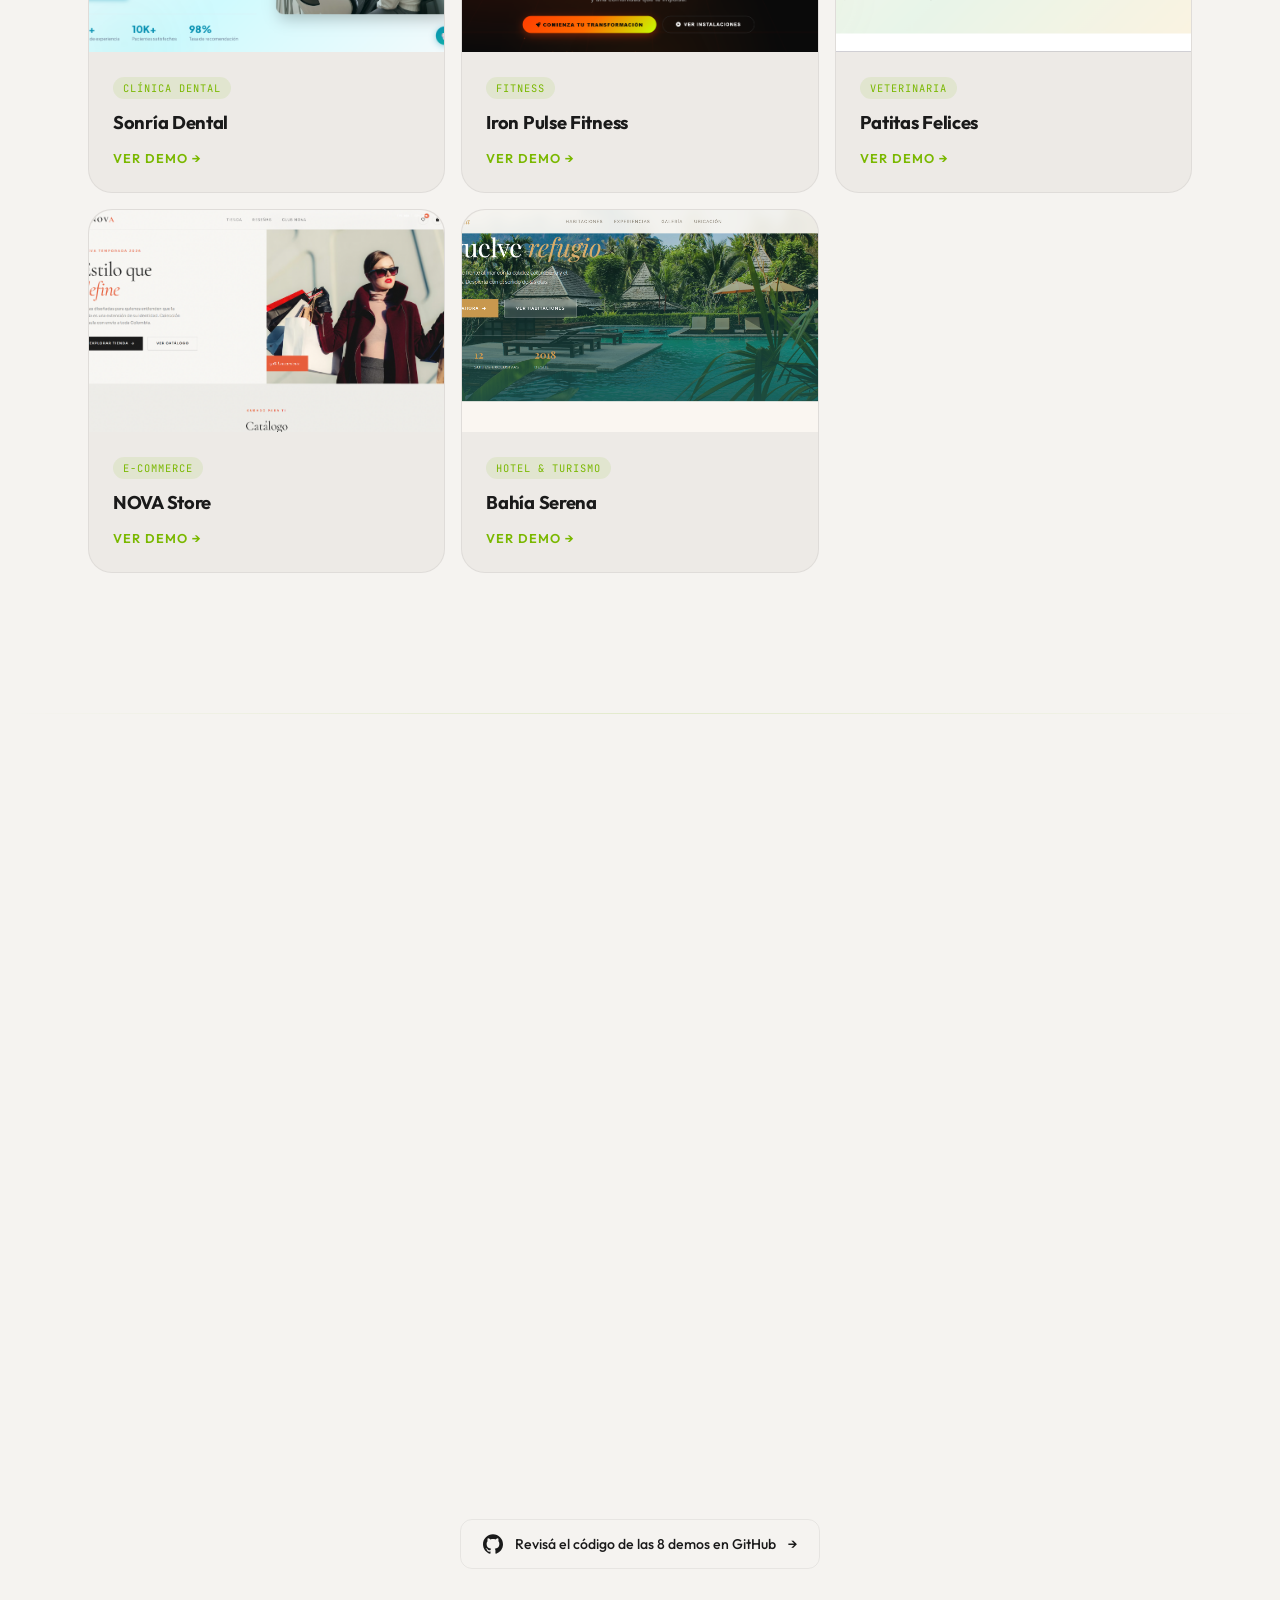
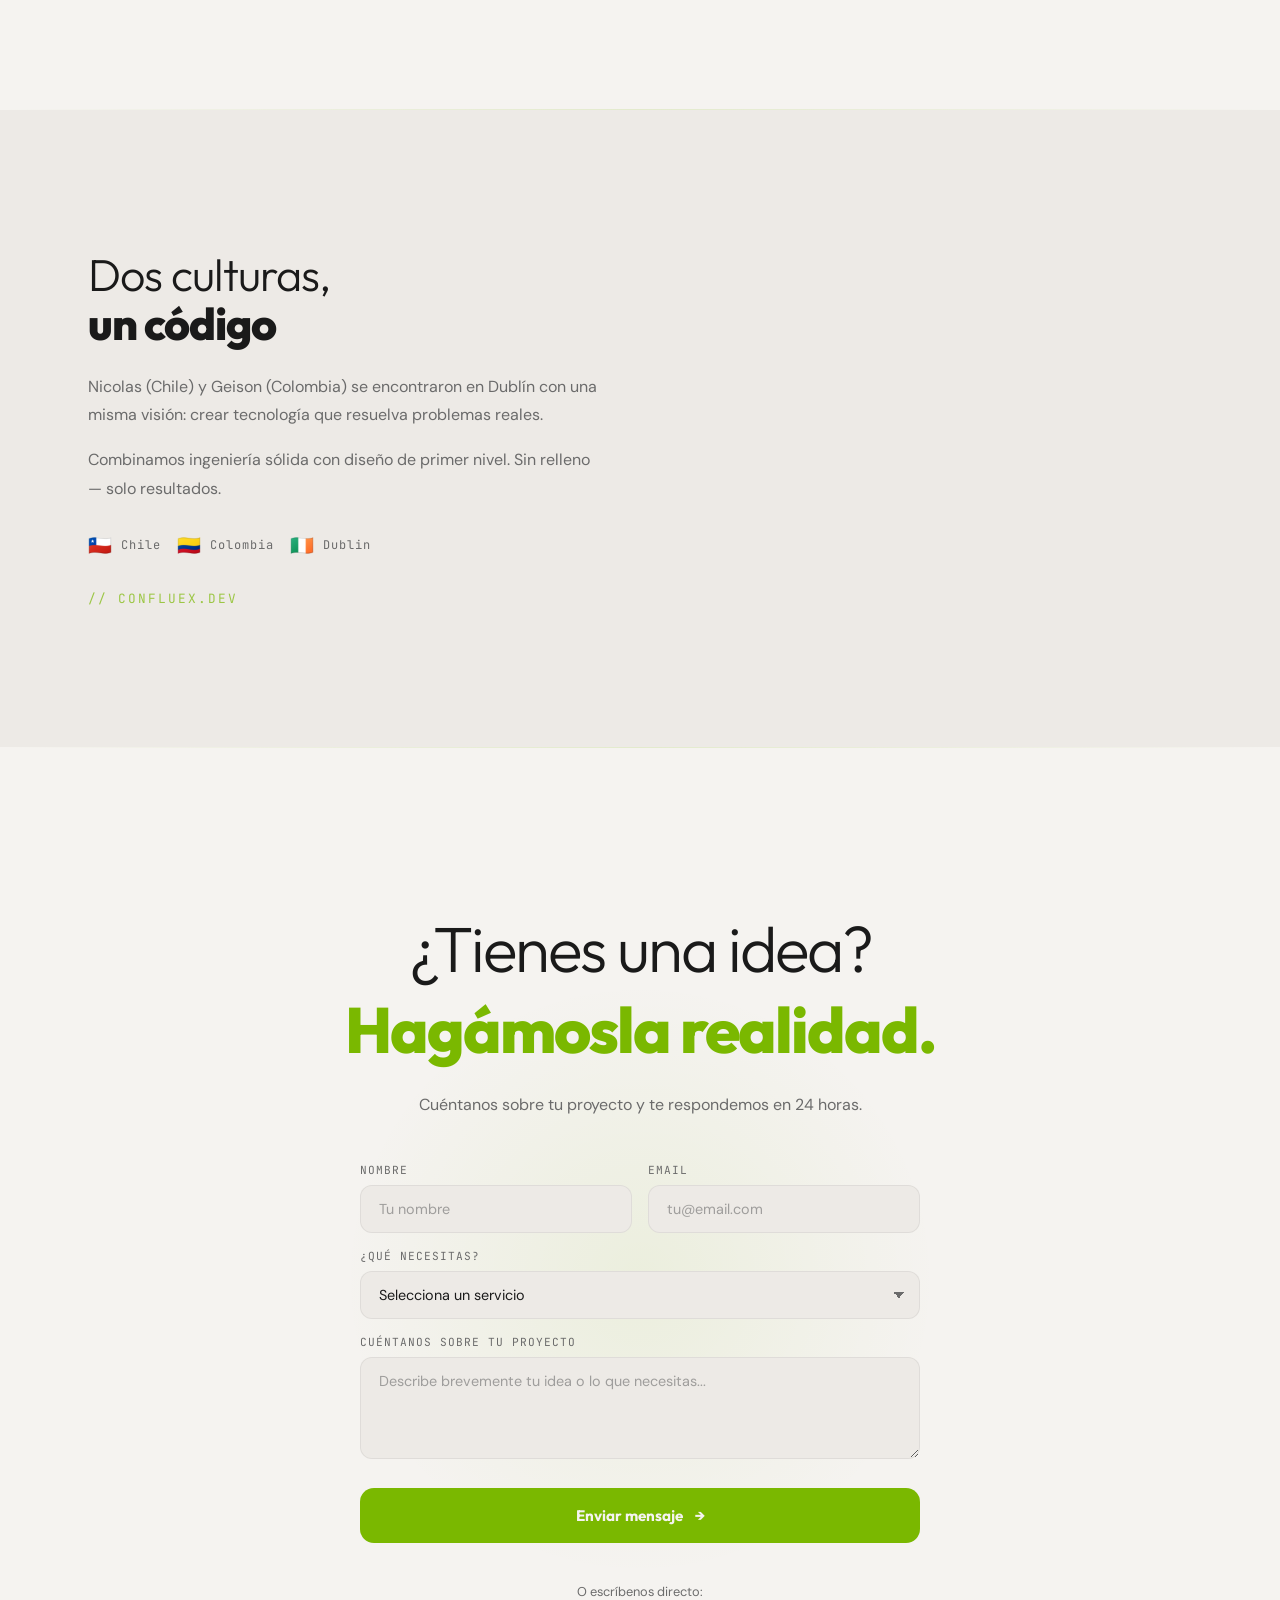
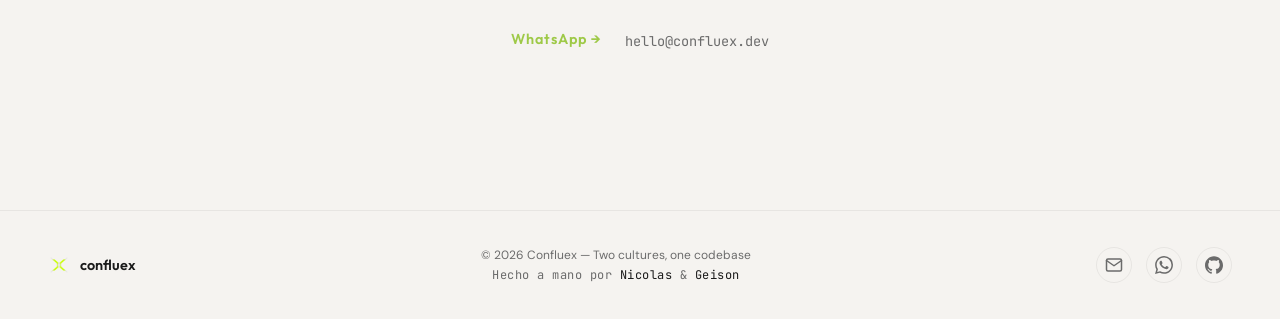
==== commit 0ede816c: "Polish editorial del landing: credibilidad honesta + form + footer + responsive Hero: - Agregados 3 " ====
--- a/index.html
+++ b/index.html
@@ -110,6 +110,11 @@
       <a href="#contact" class="hero__cta fade">
         Comenzar un proyecto <span class="arrow">&rarr;</span>
       </a>
+      <div class="hero__badges fade">
+        <span class="hero__badge">8 demos funcionales</span>
+        <span class="hero__badge">Agencia chilena &middot; colombiana</span>
+        <span class="hero__badge">Código propio, sin templates</span>
+      </div>
     </div>
     <div class="hero__scroll" aria-hidden="true">
       <div class="hero__scroll-line"></div>
@@ -154,7 +159,7 @@
   <section class="process" id="process" aria-label="Proceso de trabajo">
     <div class="process__inner">
       <div class="process__header fade">
-        <div class="process__label">// cómo trabajamos</div>
+        <div class="process__label">Cómo trabajamos</div>
         <h2>Simple, directo, efectivo</h2>
       </div>
       <div class="process__steps">
@@ -188,7 +193,7 @@
   <section class="portfolio" id="portfolio" aria-label="Portfolio">
     <div class="portfolio__inner">
       <div class="portfolio__header fade">
-        <div class="portfolio__label">// nuestro trabajo</div>
+        <div class="portfolio__label">Nuestro trabajo</div>
         <h2>Proyectos que <strong>hablan</strong></h2>
       </div>
       <div class="portfolio__grid">
@@ -257,6 +262,55 @@
           </div>
         </div>
       </div>
+    </div>
+  </section>
+
+  <div class="divider" aria-hidden="true"></div>
+
+  <!-- CREDIBILITY -->
+  <section class="credibility" id="credibility" aria-label="Por qué Confluex">
+    <div class="credibility__inner">
+      <div class="credibility__header fade">
+        <div class="credibility__label">Por qué Confluex</div>
+        <h2>Transparencia <strong>verificable</strong></h2>
+        <p>Sin testimonials inventados. Los números son reales y el código está abierto.</p>
+      </div>
+
+      <div class="credibility__stats">
+        <div class="stat fade fade-delay-1">
+          <div class="stat__num" data-count="8">0</div>
+          <div class="stat__label">Demos funcionales</div>
+          <div class="stat__desc">Sitios navegables completos, no mockups</div>
+        </div>
+        <div class="stat fade fade-delay-2">
+          <div class="stat__num" data-count="3">0</div>
+          <div class="stat__label">Servicios core</div>
+          <div class="stat__desc">Web · Chatbots · Integraciones</div>
+        </div>
+        <div class="stat fade fade-delay-3">
+          <div class="stat__num" data-count="3">0</div>
+          <div class="stat__label">Países de origen</div>
+          <div class="stat__desc">Chile · Colombia · Ireland</div>
+        </div>
+        <div class="stat fade fade-delay-1">
+          <div class="stat__num">100<span class="stat__unit">%</span></div>
+          <div class="stat__label">Código propio</div>
+          <div class="stat__desc">Nada de templates comprados</div>
+        </div>
+      </div>
+
+      <div class="credibility__strengths fade">
+        <div class="strength"><span class="strength__dot"></span>Mobile-first desde el día 1</div>
+        <div class="strength"><span class="strength__dot"></span>Dark &amp; light mode en toda demo</div>
+        <div class="strength"><span class="strength__dot"></span>CI/CD validation en cada deploy</div>
+        <div class="strength"><span class="strength__dot"></span>Accesibilidad WCAG AA</div>
+      </div>
+
+      <a href="https://github.com/confluex-agency" target="_blank" rel="noopener" class="credibility__github">
+        <svg width="20" height="20" viewBox="0 0 24 24" fill="currentColor" aria-hidden="true"><path d="M12 .297c-6.63 0-12 5.373-12 12 0 5.303 3.438 9.8 8.205 11.385.6.113.82-.258.82-.577 0-.285-.01-1.04-.015-2.04-3.338.724-4.042-1.61-4.042-1.61C4.422 18.07 3.633 17.7 3.633 17.7c-1.087-.744.084-.729.084-.729 1.205.084 1.838 1.236 1.838 1.236 1.07 1.835 2.809 1.305 3.495.998.108-.776.417-1.305.76-1.605-2.665-.3-5.466-1.332-5.466-5.93 0-1.31.465-2.38 1.235-3.22-.135-.303-.54-1.523.105-3.176 0 0 1.005-.322 3.3 1.23.96-.267 1.98-.4 3-.405 1.02.005 2.04.138 3 .405 2.28-1.552 3.285-1.23 3.285-1.23.645 1.653.24 2.873.12 3.176.765.84 1.23 1.91 1.23 3.22 0 4.61-2.805 5.625-5.475 5.92.42.36.81 1.096.81 2.22 0 1.606-.015 2.896-.015 3.286 0 .315.21.69.825.57C20.565 22.092 24 17.592 24 12.297c0-6.627-5.373-12-12-12"/></svg>
+        <span>Revisá el código de las 8 demos en GitHub</span>
+        <span class="credibility__github-arrow" aria-hidden="true">&rarr;</span>
+      </a>
     </div>
   </section>
 
@@ -315,9 +369,9 @@
           <label for="service">¿Qué necesitas?</label>
           <select id="service" name="service">
             <option value="" disabled selected>Selecciona un servicio</option>
-            <option value="Diseño & Desarrollo Web">Diseño & Desarrollo Web</option>
-            <option value="Automatización & Chatbots">Automatización & Chatbots</option>
-            <option value="Integraciones & APIs">Integraciones & APIs</option>
+            <option value="Diseño &amp; Desarrollo Web">Diseño &amp; Desarrollo Web</option>
+            <option value="Automatización &amp; Chatbots">Automatización &amp; Chatbots</option>
+            <option value="Integraciones &amp; APIs">Integraciones &amp; APIs</option>
             <option value="Otro">Otro</option>
           </select>
         </div>
@@ -347,72 +401,31 @@
         <img src="assets/logo-symbol.png" alt="Confluex logo" loading="lazy">
         <span>confluex</span>
       </div>
-      <p>&copy; 2026 Confluex — Two cultures, one codebase</p>
-      <div class="footer__links">
-        <a href="mailto:hello@confluex.dev">Email</a>
-        <a href="https://wa.me/353896171907" target="_blank" rel="noopener">WhatsApp</a>
-        <a href="https://github.com/confluex-agency" target="_blank" rel="noopener">GitHub</a>
+
+      <div class="footer__center">
+        <p>&copy; <span id="currentYear">2026</span> Confluex &mdash; Two cultures, one codebase</p>
+        <p class="footer__madeby">
+          Hecho a mano por
+          <a href="https://github.com/ggiooni" target="_blank" rel="noopener">Nicolas</a>
+          &amp;
+          <a href="https://github.com/geisonhg" target="_blank" rel="noopener">Geison</a>
+        </p>
+      </div>
+
+      <div class="footer__social" aria-label="Redes sociales">
+        <a href="mailto:hello@confluex.dev" aria-label="Email" class="footer__social-link">
+          <svg width="18" height="18" viewBox="0 0 24 24" fill="none" stroke="currentColor" stroke-width="2" stroke-linecap="round" stroke-linejoin="round" aria-hidden="true"><path d="M4 4h16c1.1 0 2 .9 2 2v12c0 1.1-.9 2-2 2H4c-1.1 0-2-.9-2-2V6c0-1.1.9-2 2-2z"/><polyline points="22,6 12,13 2,6"/></svg>
+        </a>
+        <a href="https://wa.me/353896171907" target="_blank" rel="noopener" aria-label="WhatsApp" class="footer__social-link">
+          <svg width="18" height="18" viewBox="0 0 24 24" fill="currentColor" aria-hidden="true"><path d="M17.472 14.382c-.297-.149-1.758-.867-2.03-.967-.273-.099-.471-.148-.67.15-.197.297-.767.966-.94 1.164-.173.199-.347.223-.644.075-.297-.15-1.255-.463-2.39-1.475-.883-.788-1.48-1.761-1.653-2.059-.173-.297-.018-.458.13-.606.134-.133.297-.347.446-.52.149-.174.198-.298.298-.497.099-.198.05-.371-.025-.52-.075-.149-.669-1.612-.916-2.207-.242-.579-.487-.5-.669-.51-.173-.008-.371-.01-.57-.01-.198 0-.52.074-.792.372-.272.297-1.04 1.016-1.04 2.479 0 1.462 1.065 2.875 1.213 3.074.149.198 2.096 3.2 5.077 4.487.709.306 1.262.489 1.694.625.712.227 1.36.195 1.871.118.571-.085 1.758-.719 2.006-1.413.248-.694.248-1.289.173-1.413-.074-.124-.272-.198-.57-.347m-5.421 7.403h-.004a9.87 9.87 0 01-5.031-1.378l-.361-.214-3.741.982.998-3.648-.235-.374a9.86 9.86 0 01-1.51-5.26c.001-5.45 4.436-9.884 9.888-9.884 2.64 0 5.122 1.03 6.988 2.898a9.825 9.825 0 012.893 6.994c-.003 5.45-4.437 9.884-9.885 9.884m8.413-18.297A11.815 11.815 0 0012.05 0C5.495 0 .16 5.335.157 11.892c0 2.096.547 4.142 1.588 5.945L.057 24l6.305-1.654a11.882 11.882 0 005.683 1.448h.005c6.554 0 11.89-5.335 11.893-11.893A11.821 11.821 0 0020.885 3.488"/></svg>
+        </a>
+        <a href="https://github.com/confluex-agency" target="_blank" rel="noopener" aria-label="GitHub" class="footer__social-link">
+          <svg width="18" height="18" viewBox="0 0 24 24" fill="currentColor" aria-hidden="true"><path d="M12 .297c-6.63 0-12 5.373-12 12 0 5.303 3.438 9.8 8.205 11.385.6.113.82-.258.82-.577 0-.285-.01-1.04-.015-2.04-3.338.724-4.042-1.61-4.042-1.61C4.422 18.07 3.633 17.7 3.633 17.7c-1.087-.744.084-.729.084-.729 1.205.084 1.838 1.236 1.838 1.236 1.07 1.835 2.809 1.305 3.495.998.108-.776.417-1.305.76-1.605-2.665-.3-5.466-1.332-5.466-5.93 0-1.31.465-2.38 1.235-3.22-.135-.303-.54-1.523.105-3.176 0 0 1.005-.322 3.3 1.23.96-.267 1.98-.4 3-.405 1.02.005 2.04.138 3 .405 2.28-1.552 3.285-1.23 3.285-1.23.645 1.653.24 2.873.12 3.176.765.84 1.23 1.91 1.23 3.22 0 4.61-2.805 5.625-5.475 5.92.42.36.81 1.096.81 2.22 0 1.606-.015 2.896-.015 3.286 0 .315.21.69.825.57C20.565 22.092 24 17.592 24 12.297c0-6.627-5.373-12-12-12"/></svg>
+        </a>
       </div>
     </div>
   </footer>
 
-  <script>
-    // Theme toggle
-    (function() {
-      const html = document.documentElement;
-      const saved = localStorage.getItem('theme');
-      const prefersDark = window.matchMedia('(prefers-color-scheme: dark)').matches;
-      const theme = saved || (prefersDark ? 'dark' : 'light');
-      if (theme === 'light') html.setAttribute('data-theme', 'light');
-
-      function updateMeta() {
-        const isLight = html.getAttribute('data-theme') === 'light';
-        document.getElementById('metaThemeColor').content = isLight ? '#F5F3F0' : '#0A0A0A';
-      }
-
-      document.addEventListener('DOMContentLoaded', () => {
-        updateMeta();
-        document.getElementById('themeToggle').addEventListener('click', () => {
-          const isLight = html.getAttribute('data-theme') === 'light';
-          if (isLight) {
-            html.removeAttribute('data-theme');
-            localStorage.setItem('theme', 'dark');
-          } else {
-            html.setAttribute('data-theme', 'light');
-            localStorage.setItem('theme', 'light');
-          }
-          updateMeta();
-        });
-      });
-    })();
-
-    // Nav scroll effect
-    const nav = document.getElementById('nav');
-    window.addEventListener('scroll', () => {
-      nav.classList.toggle('scrolled', window.scrollY > 60);
-    });
-
-    // Mobile menu
-    const toggle = document.getElementById('navToggle');
-    const menu = document.getElementById('mobileMenu');
-    const overlay = document.getElementById('overlay');
-    function closeMenu() {
-      menu.classList.remove('open'); overlay.classList.remove('open');
-      toggle.setAttribute('aria-expanded', 'false');
-    }
-    toggle.addEventListener('click', () => {
-      const isOpen = menu.classList.toggle('open');
-      overlay.classList.toggle('open');
-      toggle.setAttribute('aria-expanded', isOpen ? 'true' : 'false');
-    });
-    overlay.addEventListener('click', closeMenu);
-    document.querySelectorAll('.mobile-link').forEach(a => a.addEventListener('click', closeMenu));
-
-    // Scroll animations
-    const obs = new IntersectionObserver(entries => {
-      entries.forEach(e => { if (e.isIntersecting) e.target.classList.add('show'); });
-    }, { threshold: 0.1 });
-    document.querySelectorAll('.fade').forEach(el => obs.observe(el));
-  </script>
+  <script src="assets/js/main.js"></script>
 </body>
 </html>
--- a/assets/css/styles.css
+++ b/assets/css/styles.css
@@ -138,6 +138,24 @@
 .hero__cta:hover { gap: 20px; }
 .hero__cta .arrow { font-size: 1.4rem; transition: transform 0.3s; }
 .hero__cta:hover .arrow { transform: translateX(4px); }
+
+/* Hero credibility badges */
+.hero__badges {
+  display: flex; flex-wrap: wrap; justify-content: center; gap: 10px;
+  margin-top: 40px;
+}
+.hero__badge {
+  display: inline-flex; align-items: center;
+  padding: 7px 14px;
+  border: 1px solid var(--card-border);
+  border-radius: 999px;
+  font-family: 'JetBrains Mono'; font-size: 0.68rem;
+  color: var(--graphite); letter-spacing: 1px;
+  background: rgba(200,255,0,0.02);
+  transition: border-color 0.3s, color 0.3s;
+}
+.hero__badge:hover { border-color: var(--card-hover-border); color: var(--bone); }
+[data-theme="light"] .hero__badge { background: rgba(122,184,0,0.04); }
 .hero__scroll {
   position: absolute; bottom: 40px; left: 50%; transform: translateX(-50%);
   display: flex; flex-direction: column; align-items: center; gap: 8px;
@@ -285,6 +303,93 @@
 [data-theme="light"] .p-card:hover .p-card__thumb::after { background: rgba(122,184,0,0.07); }
 [data-theme="light"] .p-card:hover { box-shadow: 0 8px 32px rgba(122,184,0,0.08); }
 
+/* === CREDIBILITY === */
+.credibility { padding: 140px 0; }
+.credibility__inner {
+  max-width: 1200px; margin: 0 auto; padding: 0 48px;
+  display: flex; flex-direction: column; align-items: center;
+}
+.credibility__inner > * { width: 100%; }
+.credibility__header { margin-bottom: 64px; text-align: center; }
+.credibility__label {
+  font-family: 'JetBrains Mono'; font-size: 0.7rem; color: var(--lime);
+  letter-spacing: 3px; text-transform: uppercase; margin-bottom: 12px; opacity: 0.6;
+}
+.credibility__header h2 {
+  font-family: 'Outfit'; font-size: clamp(2rem, 4vw, 3rem); font-weight: 800;
+  letter-spacing: -1px; margin-bottom: 16px;
+}
+.credibility__header h2 strong { color: var(--lime); }
+.credibility__header p {
+  color: var(--graphite); font-size: 0.95rem;
+  max-width: 520px; margin: 0 auto;
+}
+
+.credibility__stats {
+  display: grid; grid-template-columns: repeat(4, 1fr); gap: 16px;
+  margin-bottom: 72px;
+}
+.stat {
+  background: var(--surface); border: 1px solid var(--card-border);
+  border-radius: 20px; padding: 40px 28px;
+  text-align: left; transition: border-color 0.4s, transform 0.4s;
+}
+.stat:hover { border-color: var(--card-hover-border); transform: translateY(-4px); }
+.stat__num {
+  font-family: 'Outfit'; font-size: clamp(2.4rem, 4.5vw, 3.8rem);
+  font-weight: 800; color: var(--lime);
+  line-height: 1; letter-spacing: -2px; margin-bottom: 20px;
+}
+.stat__unit {
+  font-size: 0.55em; opacity: 0.8; margin-left: 2px; letter-spacing: 0;
+}
+.stat__label {
+  font-family: 'Outfit'; font-size: 0.95rem; font-weight: 700;
+  color: var(--bone); margin-bottom: 6px;
+}
+.stat__desc {
+  font-size: 0.8rem; color: var(--graphite); line-height: 1.5;
+}
+
+.credibility__strengths {
+  display: grid; grid-template-columns: repeat(2, 1fr);
+  gap: 14px 40px;
+  max-width: 760px; margin: 0 auto 48px;
+  padding: 32px 36px;
+  border-top: 1px solid var(--divider-color);
+  border-bottom: 1px solid var(--divider-color);
+}
+.strength {
+  display: flex; align-items: center; gap: 12px;
+  font-size: 0.88rem; color: var(--bone);
+}
+.strength__dot {
+  width: 6px; height: 6px; border-radius: 50%;
+  background: var(--lime); flex-shrink: 0;
+}
+
+.credibility__github {
+  display: inline-flex; align-items: center; gap: 12px;
+  margin: 0 auto;
+  padding: 14px 22px;
+  background: transparent;
+  border: 1px solid var(--card-border);
+  border-radius: 12px;
+  color: var(--bone); text-decoration: none;
+  font-family: 'Outfit'; font-size: 0.88rem; font-weight: 500;
+  transition: border-color 0.3s, color 0.3s, background 0.3s;
+}
+.credibility__github:hover {
+  border-color: var(--lime);
+  color: var(--lime);
+  background: var(--glow-lime);
+}
+.credibility__github-arrow { transition: transform 0.3s; }
+.credibility__github:hover .credibility__github-arrow { transform: translateX(4px); }
+
+/* GitHub link needs max-content width to not stretch full row */
+.credibility__github { width: auto; align-self: center; }
+
 /* === FOUNDERS === */
 .founders { padding: 140px 0; background: var(--surface); }
 .founders__inner {
@@ -381,12 +486,49 @@
 .form-group textarea::placeholder {
   color: var(--graphite); opacity: 0.6;
 }
-.form-group select { cursor: pointer; appearance: none; }
+.form-group select {
+  cursor: pointer;
+  appearance: none;
+  -webkit-appearance: none;
+  background-image: linear-gradient(45deg, transparent 50%, var(--graphite) 50%),
+                    linear-gradient(135deg, var(--graphite) 50%, transparent 50%);
+  background-position: calc(100% - 20px) 50%, calc(100% - 14px) 50%;
+  background-size: 6px 6px, 6px 6px;
+  background-repeat: no-repeat;
+  padding-right: 40px;
+}
+.form-group select:hover {
+  background-image: linear-gradient(45deg, transparent 50%, var(--lime) 50%),
+                    linear-gradient(135deg, var(--lime) 50%, transparent 50%);
+}
 .form-group input:focus,
 .form-group select:focus,
 .form-group textarea:focus {
   border-color: var(--lime); background: var(--black);
 }
+
+/* Inline validation — only once field has been touched (blur) */
+.form-group input.was-touched:invalid,
+.form-group textarea.was-touched:invalid {
+  border-color: rgba(239, 68, 68, 0.5);
+}
+.form-group input.was-touched:valid:not(:placeholder-shown),
+.form-group textarea.was-touched:valid:not(:empty) {
+  border-color: rgba(34, 197, 94, 0.35);
+}
+
+/* Loading state on submit */
+.contact-form .cta__btn.is-loading {
+  opacity: 0.7; cursor: wait;
+}
+.contact-form .cta__btn.is-loading .arrow {
+  display: inline-block;
+  animation: submitDots 0.9s linear infinite;
+}
+@keyframes submitDots {
+  0%, 100% { opacity: 0.3; }
+  50% { opacity: 1; }
+}
 .contact-form .cta__btn {
   width: 100%; justify-content: center; border: none; cursor: pointer;
   font-size: 0.95rem; margin-top: 8px;
@@ -402,18 +544,45 @@
 }
 
 /* === FOOTER === */
-footer { border-top: 1px solid var(--footer-border); padding: 32px 48px; }
+footer { border-top: 1px solid var(--footer-border); padding: 36px 48px; }
 .footer__inner {
   max-width: 1200px; margin: 0 auto;
   display: flex; justify-content: space-between; align-items: center;
-}
-.footer__brand { display: flex; align-items: center; gap: 10px; }
-.footer__brand img { height: 20px; }
-.footer__brand span { font-family: 'Outfit'; font-weight: 600; font-size: 0.85rem; color: var(--bone); }
-footer p { color: var(--graphite); font-size: 0.75rem; }
-.footer__links { display: flex; gap: 24px; }
-.footer__links a { color: var(--graphite); text-decoration: none; font-size: 0.75rem; transition: color 0.3s; }
-.footer__links a:hover { color: var(--lime); }
+  gap: 32px;
+}
+.footer__brand { display: flex; align-items: center; gap: 10px; flex-shrink: 0; }
+.footer__brand img { height: 22px; }
+.footer__brand span { font-family: 'Outfit'; font-weight: 600; font-size: 0.9rem; color: var(--bone); }
+
+.footer__center {
+  display: flex; flex-direction: column; align-items: center; gap: 4px;
+  text-align: center;
+}
+.footer__center p { color: var(--graphite); font-size: 0.75rem; }
+.footer__madeby {
+  font-family: 'JetBrains Mono'; font-size: 0.7rem; letter-spacing: 0.5px;
+}
+.footer__madeby a {
+  color: var(--bone); text-decoration: none;
+  border-bottom: 1px solid transparent;
+  transition: color 0.3s, border-color 0.3s;
+}
+.footer__madeby a:hover { color: var(--lime); border-bottom-color: var(--lime); }
+
+.footer__social { display: flex; gap: 14px; align-items: center; flex-shrink: 0; }
+.footer__social-link {
+  display: flex; align-items: center; justify-content: center;
+  width: 36px; height: 36px; border-radius: 50%;
+  color: var(--graphite);
+  border: 1px solid var(--card-border);
+  transition: color 0.3s, border-color 0.3s, transform 0.3s;
+}
+.footer__social-link:hover {
+  color: var(--lime);
+  border-color: var(--lime);
+  transform: translateY(-2px);
+}
+.footer__social-link svg { display: block; }
 
 /* === SKIP TO CONTENT === */
 .skip-link {
@@ -441,14 +610,17 @@
 .overlay { display: none; }
 
 /* === RESPONSIVE === */
+
+/* Tablet landscape / small laptops — activate hamburger earlier to avoid nav crowding */
+@media (max-width: 1024px) {
+  .portfolio__grid { grid-template-columns: repeat(2, 1fr); }
+  .credibility__stats { grid-template-columns: repeat(2, 1fr); }
+  .credibility__inner { padding: 0 32px; }
+}
+
 @media (max-width: 900px) {
-  .services__cards { grid-template-columns: 1fr; }
-  .process__steps { grid-template-columns: 1fr 1fr; }
-  .portfolio__grid { grid-template-columns: 1fr 1fr; }
-}
-@media (max-width: 768px) {
-  nav { padding: 16px 24px; }
-  nav.scrolled { padding: 12px 24px; }
+  nav { padding: 16px 32px; }
+  nav.scrolled { padding: 12px 32px; }
   .nav-right a { display: none; }
   .nav-right .nav-dot { display: none; }
   .nav-toggle { display: flex; }
@@ -466,18 +638,32 @@
   .mobile-menu a:hover { color: var(--lime); }
   .overlay { position: fixed; inset: 0; background: var(--overlay-bg); z-index: 150; display: none; }
   .overlay.open { display: block; }
+
+  .services__cards { grid-template-columns: 1fr; }
+  .process__steps { grid-template-columns: repeat(2, 1fr); }
+  .credibility__strengths { grid-template-columns: 1fr; padding: 28px 24px; }
+  .founders__inner { grid-template-columns: 1fr; gap: 48px; }
+  .founders__visual { order: -1; }
+  .footer__inner { flex-direction: column; gap: 20px; text-align: center; }
+}
+
+@media (max-width: 768px) {
+  nav { padding: 16px 24px; }
+  nav.scrolled { padding: 12px 24px; }
   .hero h1 { letter-spacing: -1.5px; }
   .hero__grid { display: none; }
+  .hero__badges { margin-top: 28px; }
+  .hero__badge { font-size: 0.62rem; padding: 6px 10px; }
   .services__header { flex-direction: column; align-items: start; padding: 0 24px; gap: 16px; }
   .services__header p { text-align: left; }
-  .services__cards { grid-template-columns: 1fr; padding: 0 24px; }
+  .services__cards { padding: 0 24px; }
   .process__inner { padding: 0 24px; }
   .process__steps { grid-template-columns: 1fr; }
-  .portfolio__grid { grid-template-columns: 1fr; }
+  .portfolio__grid { grid-template-columns: 1fr; gap: 20px; }
   .portfolio__inner { padding: 0 24px; }
-  .founders__inner { grid-template-columns: 1fr; padding: 0 24px; gap: 48px; }
-  .founders__visual { order: -1; }
+  .credibility__inner { padding: 0 24px; }
+  .credibility__stats { gap: 12px; margin-bottom: 56px; }
+  .stat { padding: 28px 22px; }
+  .founders__inner { padding: 0 24px; }
   .founder-card { width: 160px; }
-  .footer__inner { flex-direction: column; gap: 16px; text-align: center; }
-  .footer__links { justify-content: center; }
-}
+}
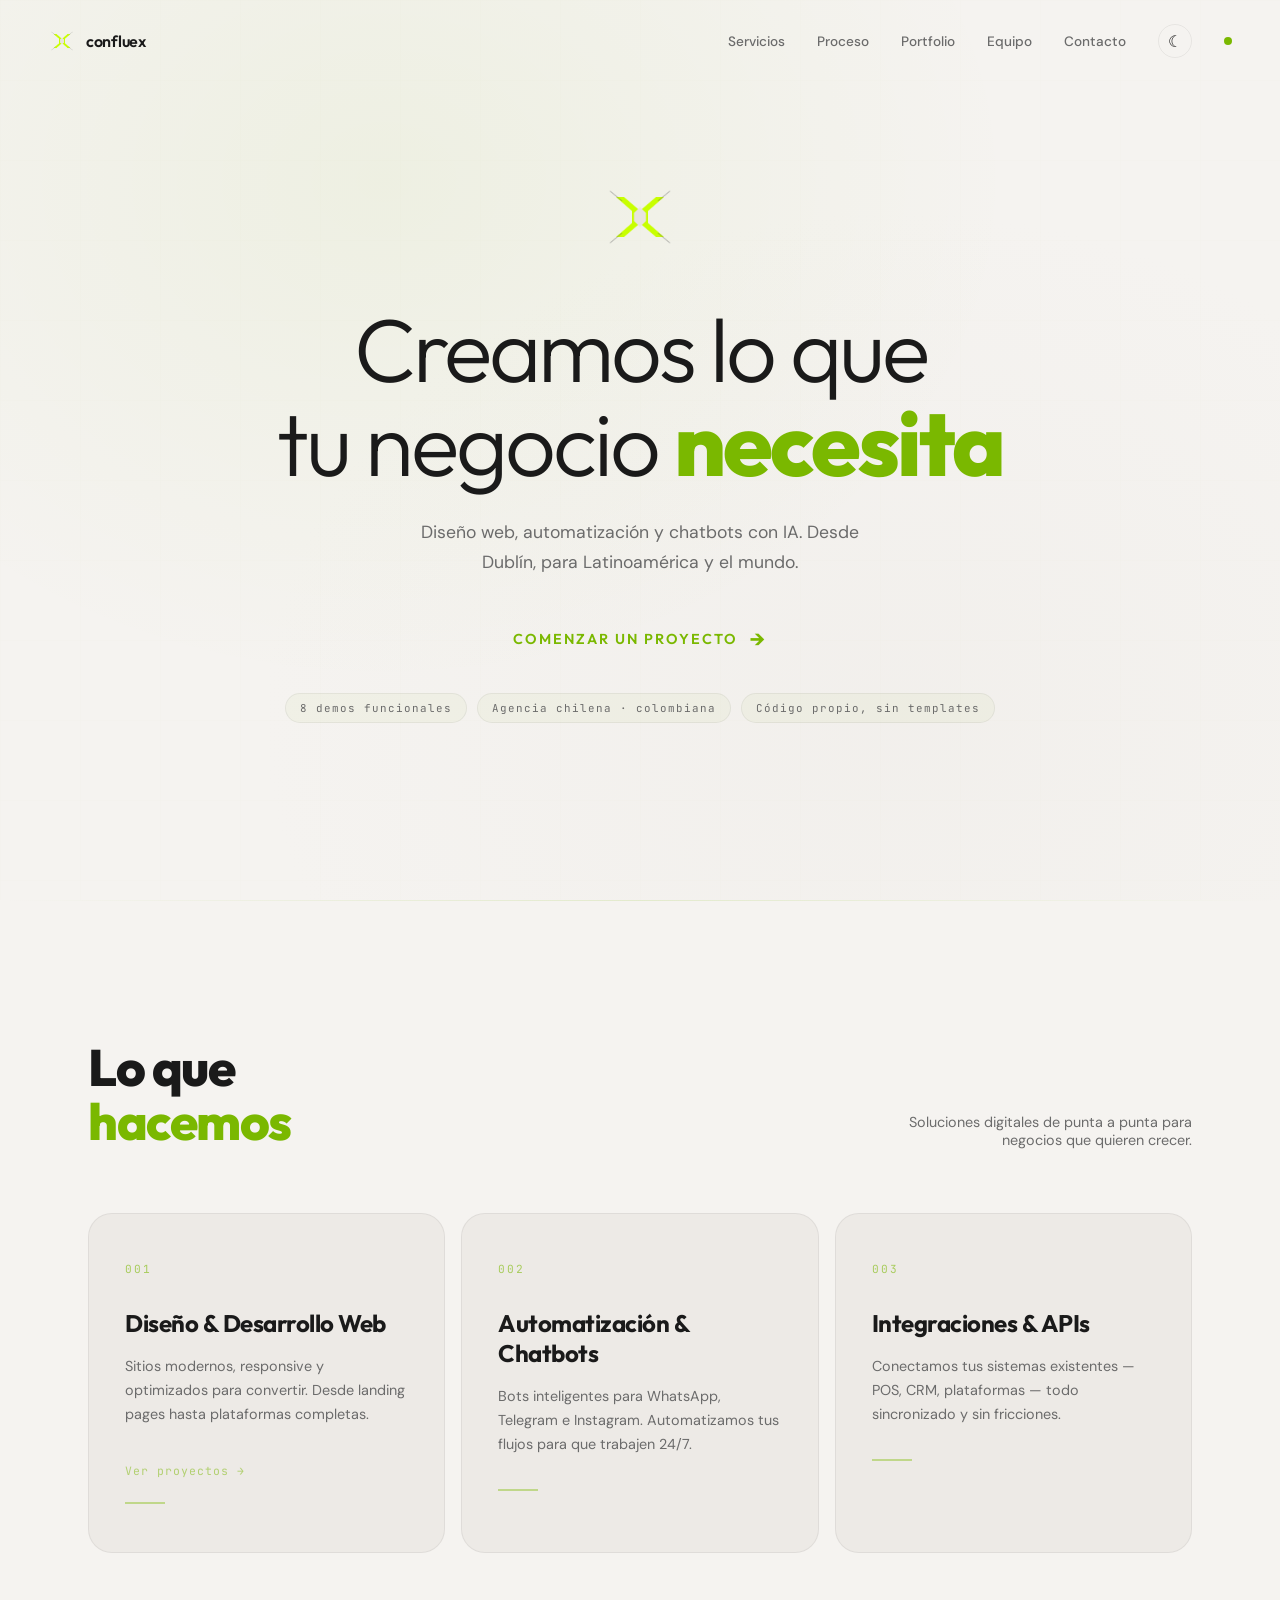
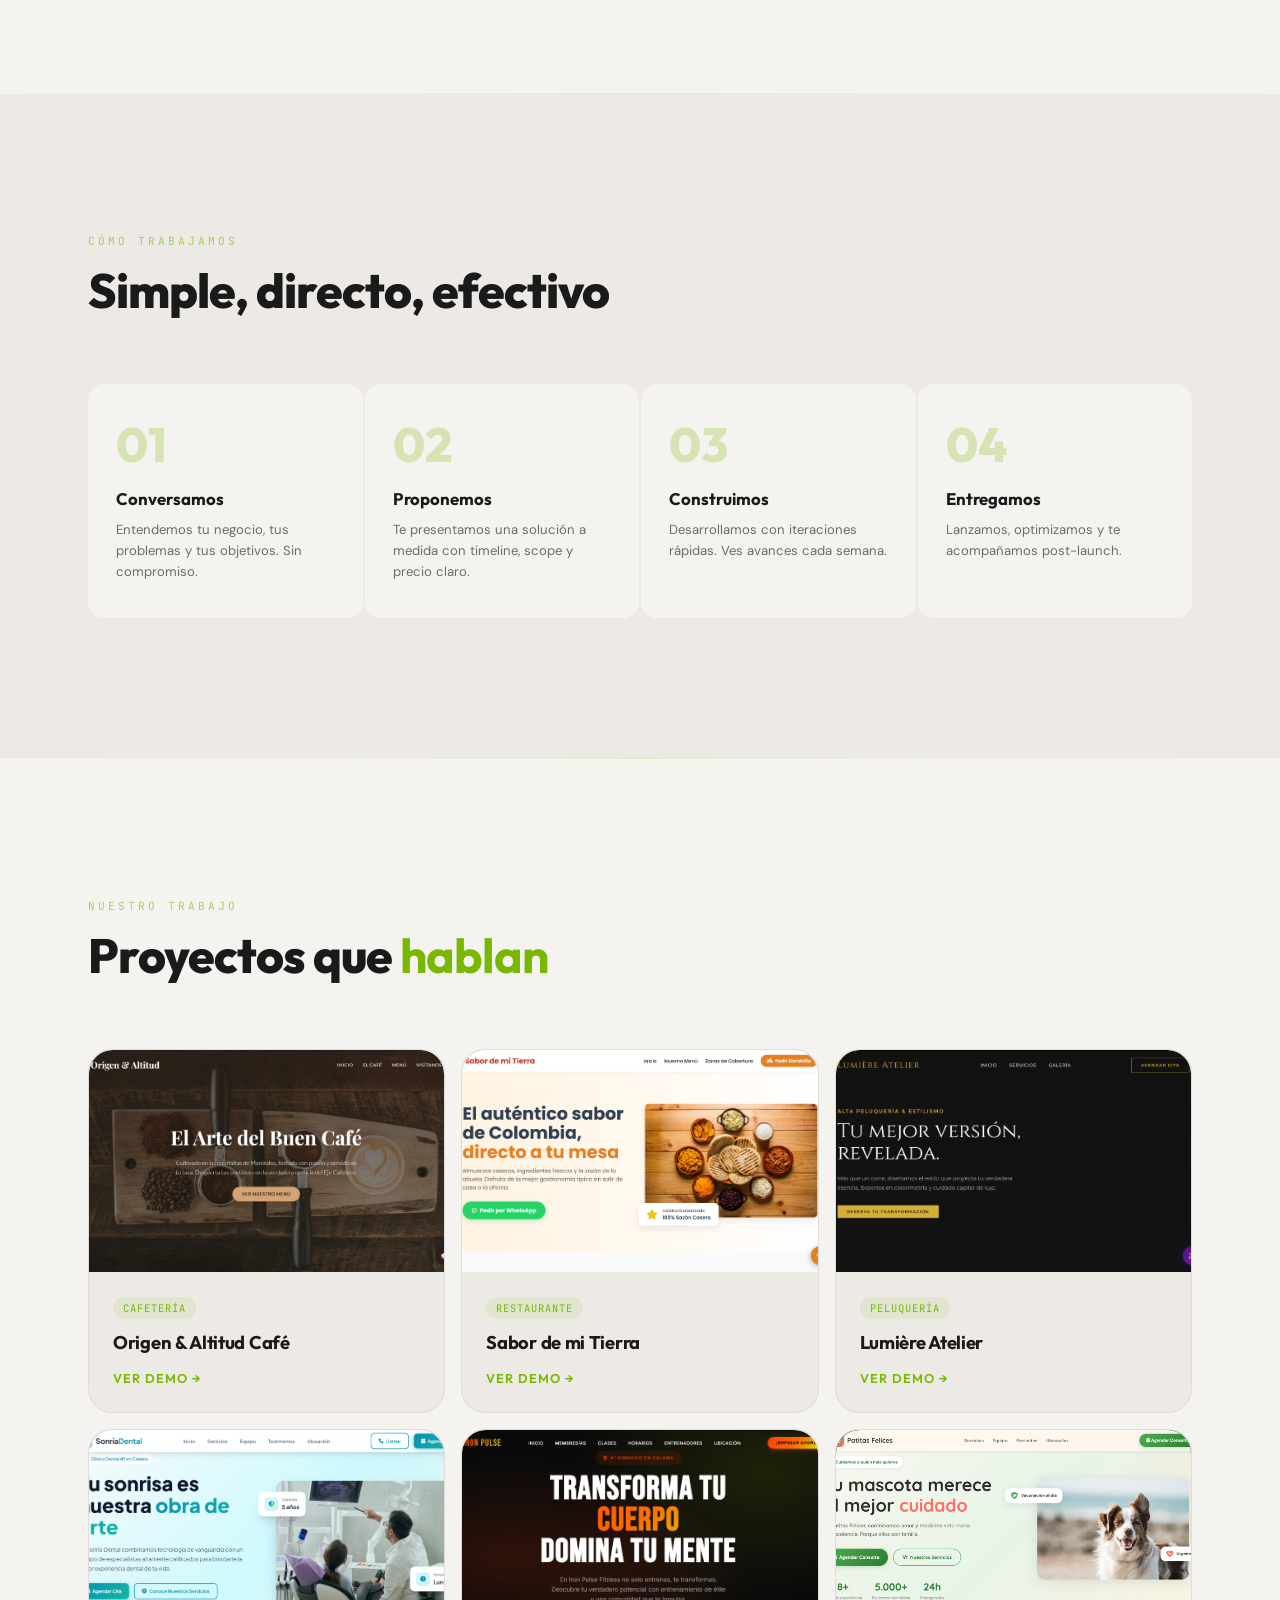
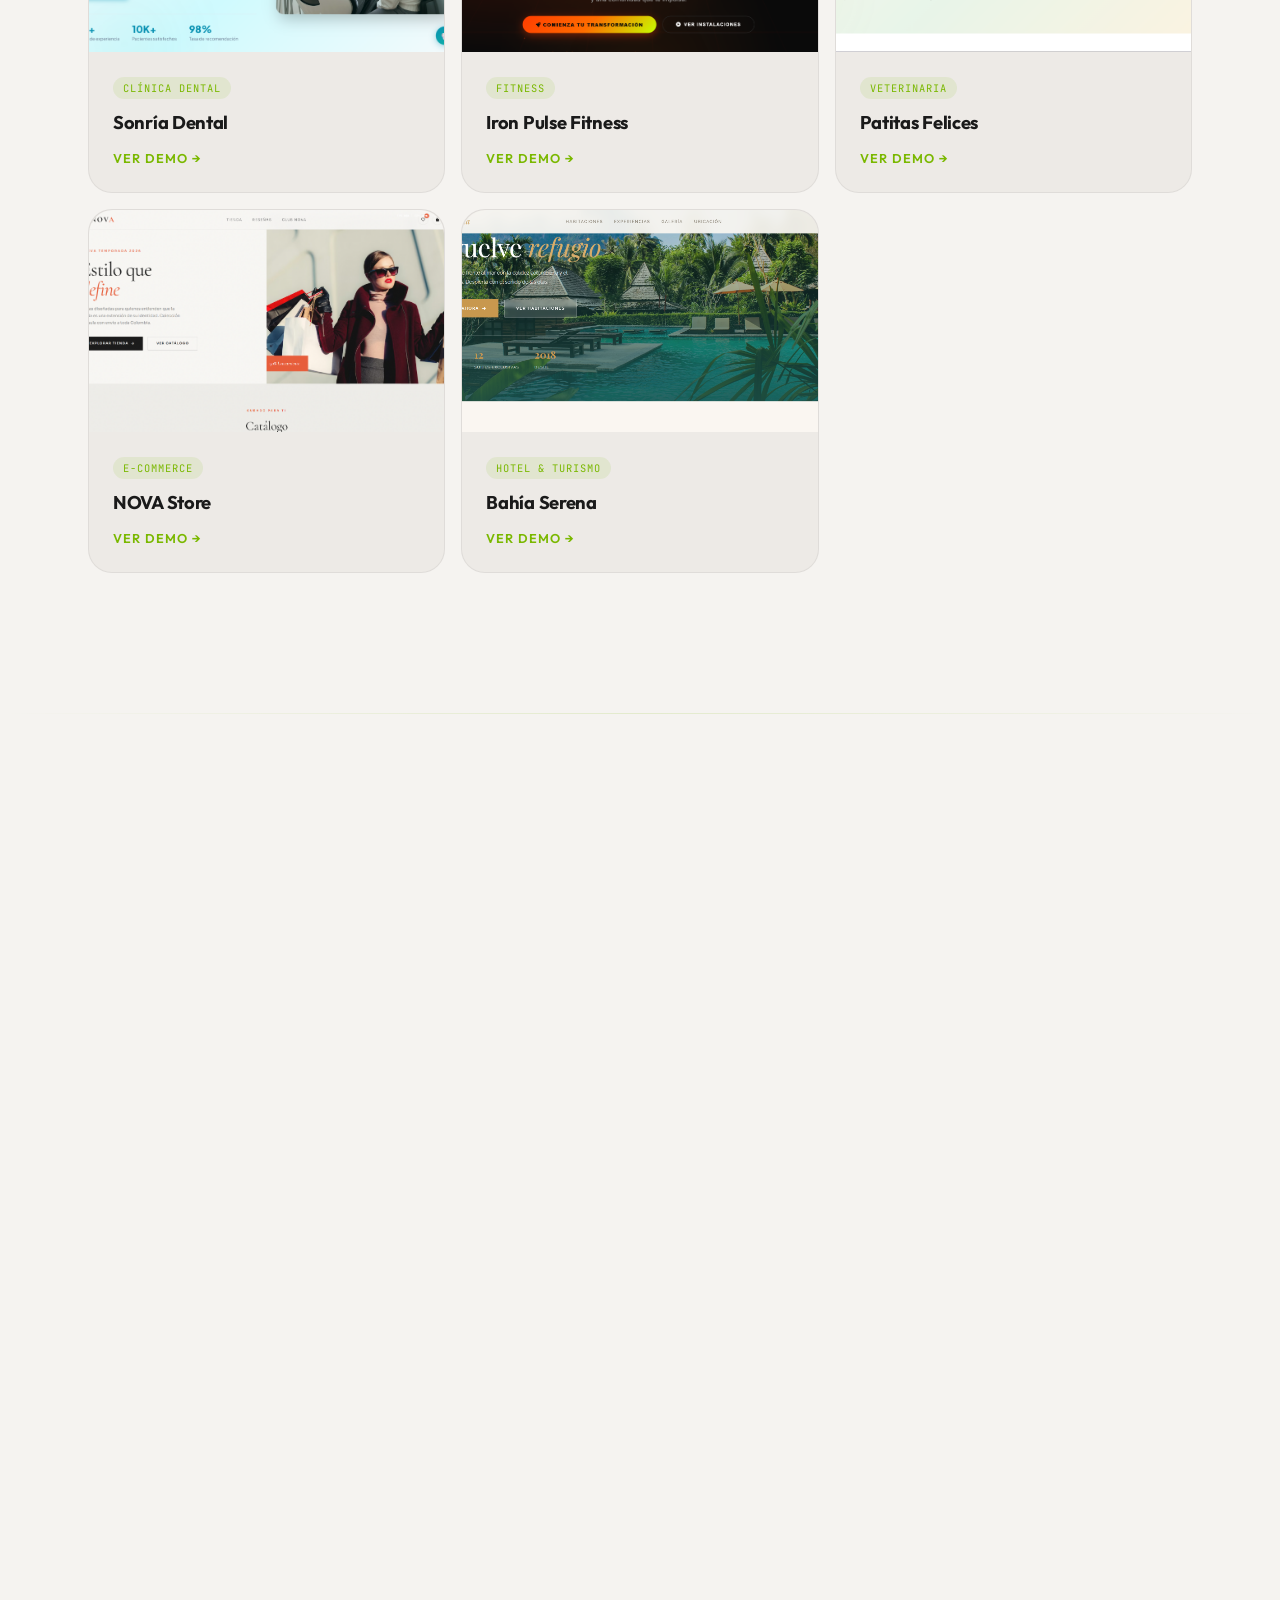
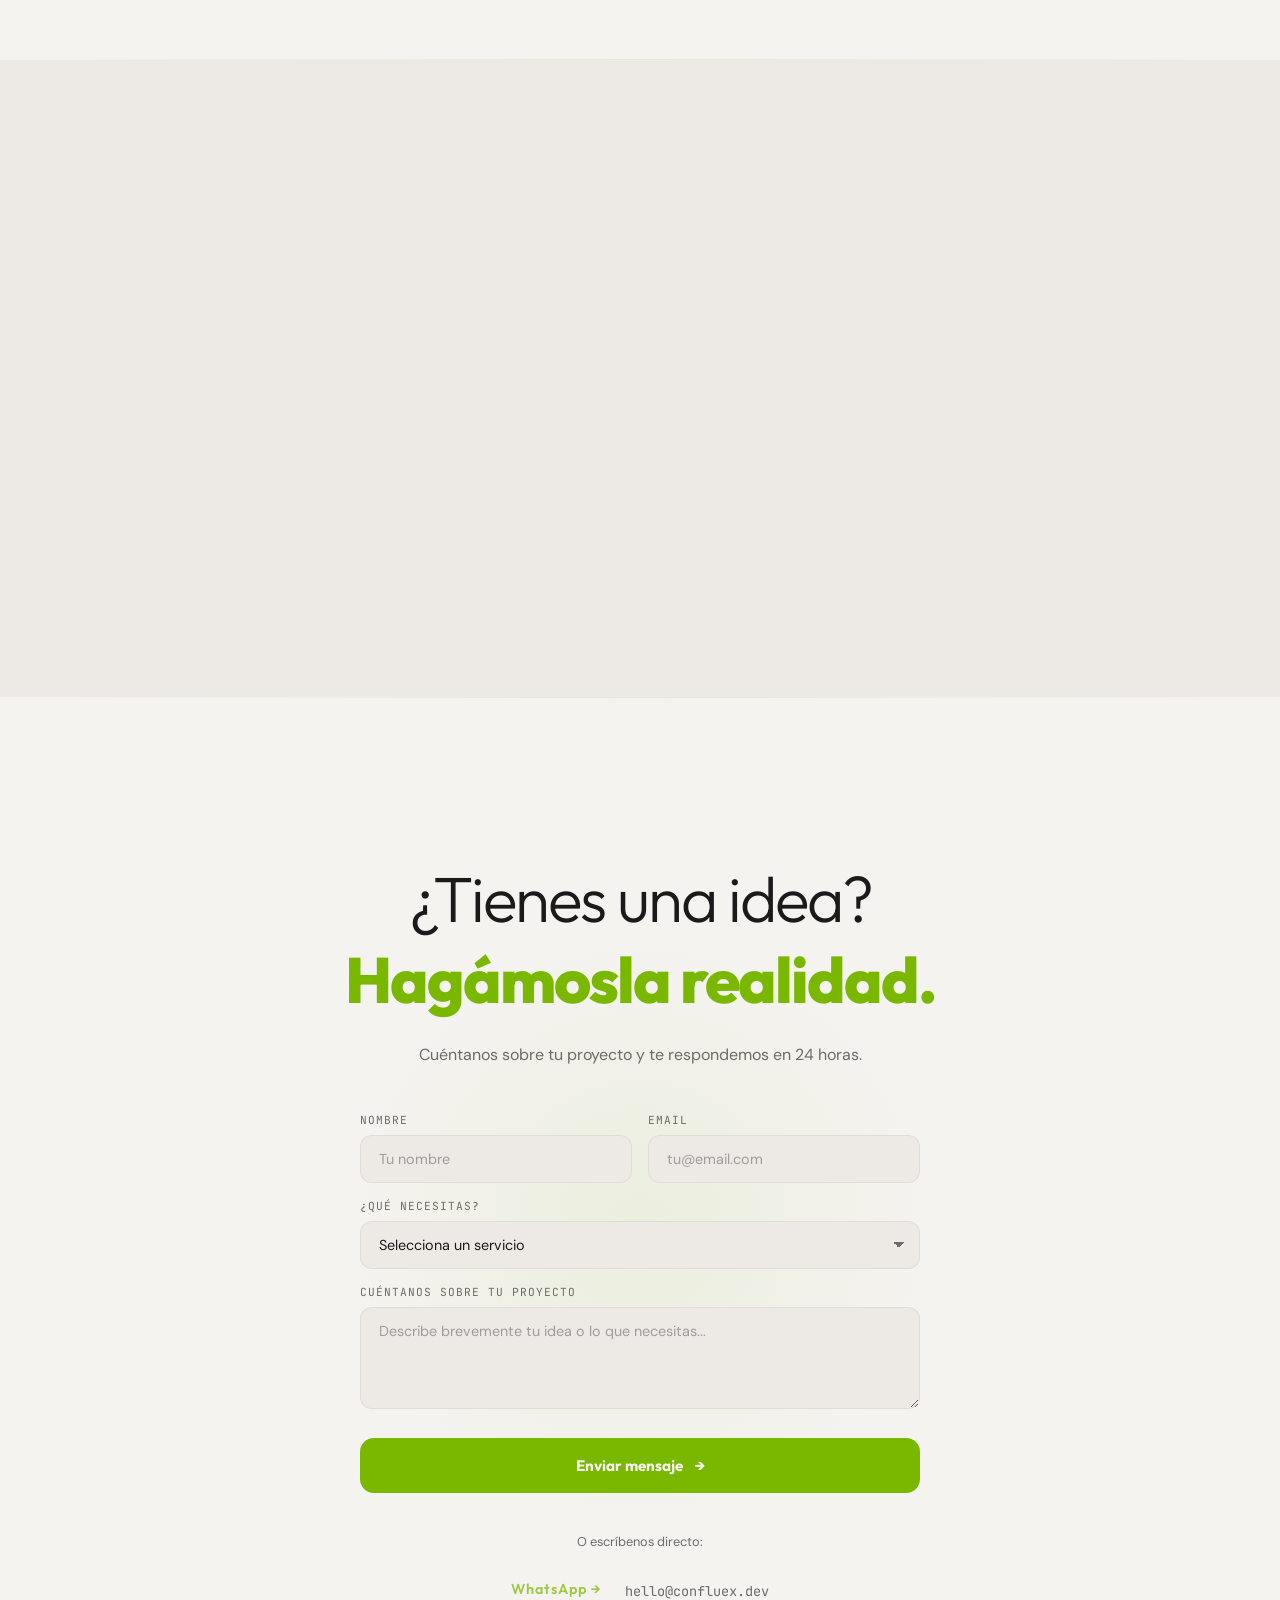
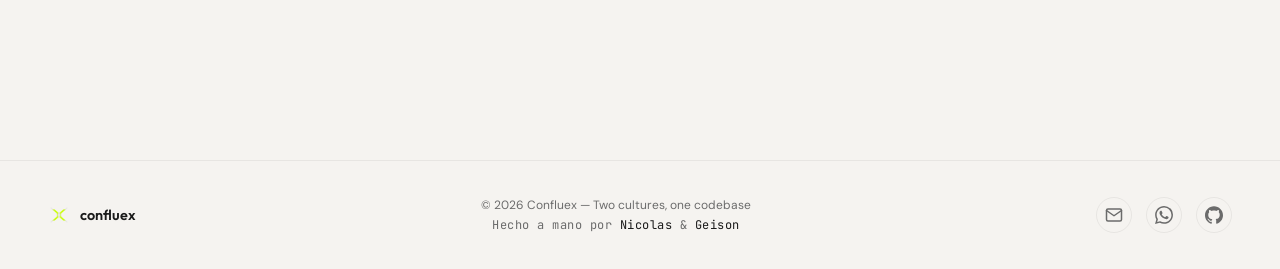
==== commit 3f5b94fd: "Quita GitHub link de credibilidad + scroll hint del hero - GitHub link: nico prefiere no compartir e" ====
--- a/index.html
+++ b/index.html
@@ -116,10 +116,6 @@
         <span class="hero__badge">Código propio, sin templates</span>
       </div>
     </div>
-    <div class="hero__scroll" aria-hidden="true">
-      <div class="hero__scroll-line"></div>
-      <span>scroll</span>
-    </div>
   </section>
 
   <div class="divider" aria-hidden="true"></div>
@@ -306,11 +302,6 @@
         <div class="strength"><span class="strength__dot"></span>Accesibilidad WCAG AA</div>
       </div>
 
-      <a href="https://github.com/confluex-agency" target="_blank" rel="noopener" class="credibility__github">
-        <svg width="20" height="20" viewBox="0 0 24 24" fill="currentColor" aria-hidden="true"><path d="M12 .297c-6.63 0-12 5.373-12 12 0 5.303 3.438 9.8 8.205 11.385.6.113.82-.258.82-.577 0-.285-.01-1.04-.015-2.04-3.338.724-4.042-1.61-4.042-1.61C4.422 18.07 3.633 17.7 3.633 17.7c-1.087-.744.084-.729.084-.729 1.205.084 1.838 1.236 1.838 1.236 1.07 1.835 2.809 1.305 3.495.998.108-.776.417-1.305.76-1.605-2.665-.3-5.466-1.332-5.466-5.93 0-1.31.465-2.38 1.235-3.22-.135-.303-.54-1.523.105-3.176 0 0 1.005-.322 3.3 1.23.96-.267 1.98-.4 3-.405 1.02.005 2.04.138 3 .405 2.28-1.552 3.285-1.23 3.285-1.23.645 1.653.24 2.873.12 3.176.765.84 1.23 1.91 1.23 3.22 0 4.61-2.805 5.625-5.475 5.92.42.36.81 1.096.81 2.22 0 1.606-.015 2.896-.015 3.286 0 .315.21.69.825.57C20.565 22.092 24 17.592 24 12.297c0-6.627-5.373-12-12-12"/></svg>
-        <span>Revisá el código de las 8 demos en GitHub</span>
-        <span class="credibility__github-arrow" aria-hidden="true">&rarr;</span>
-      </a>
     </div>
   </section>
 
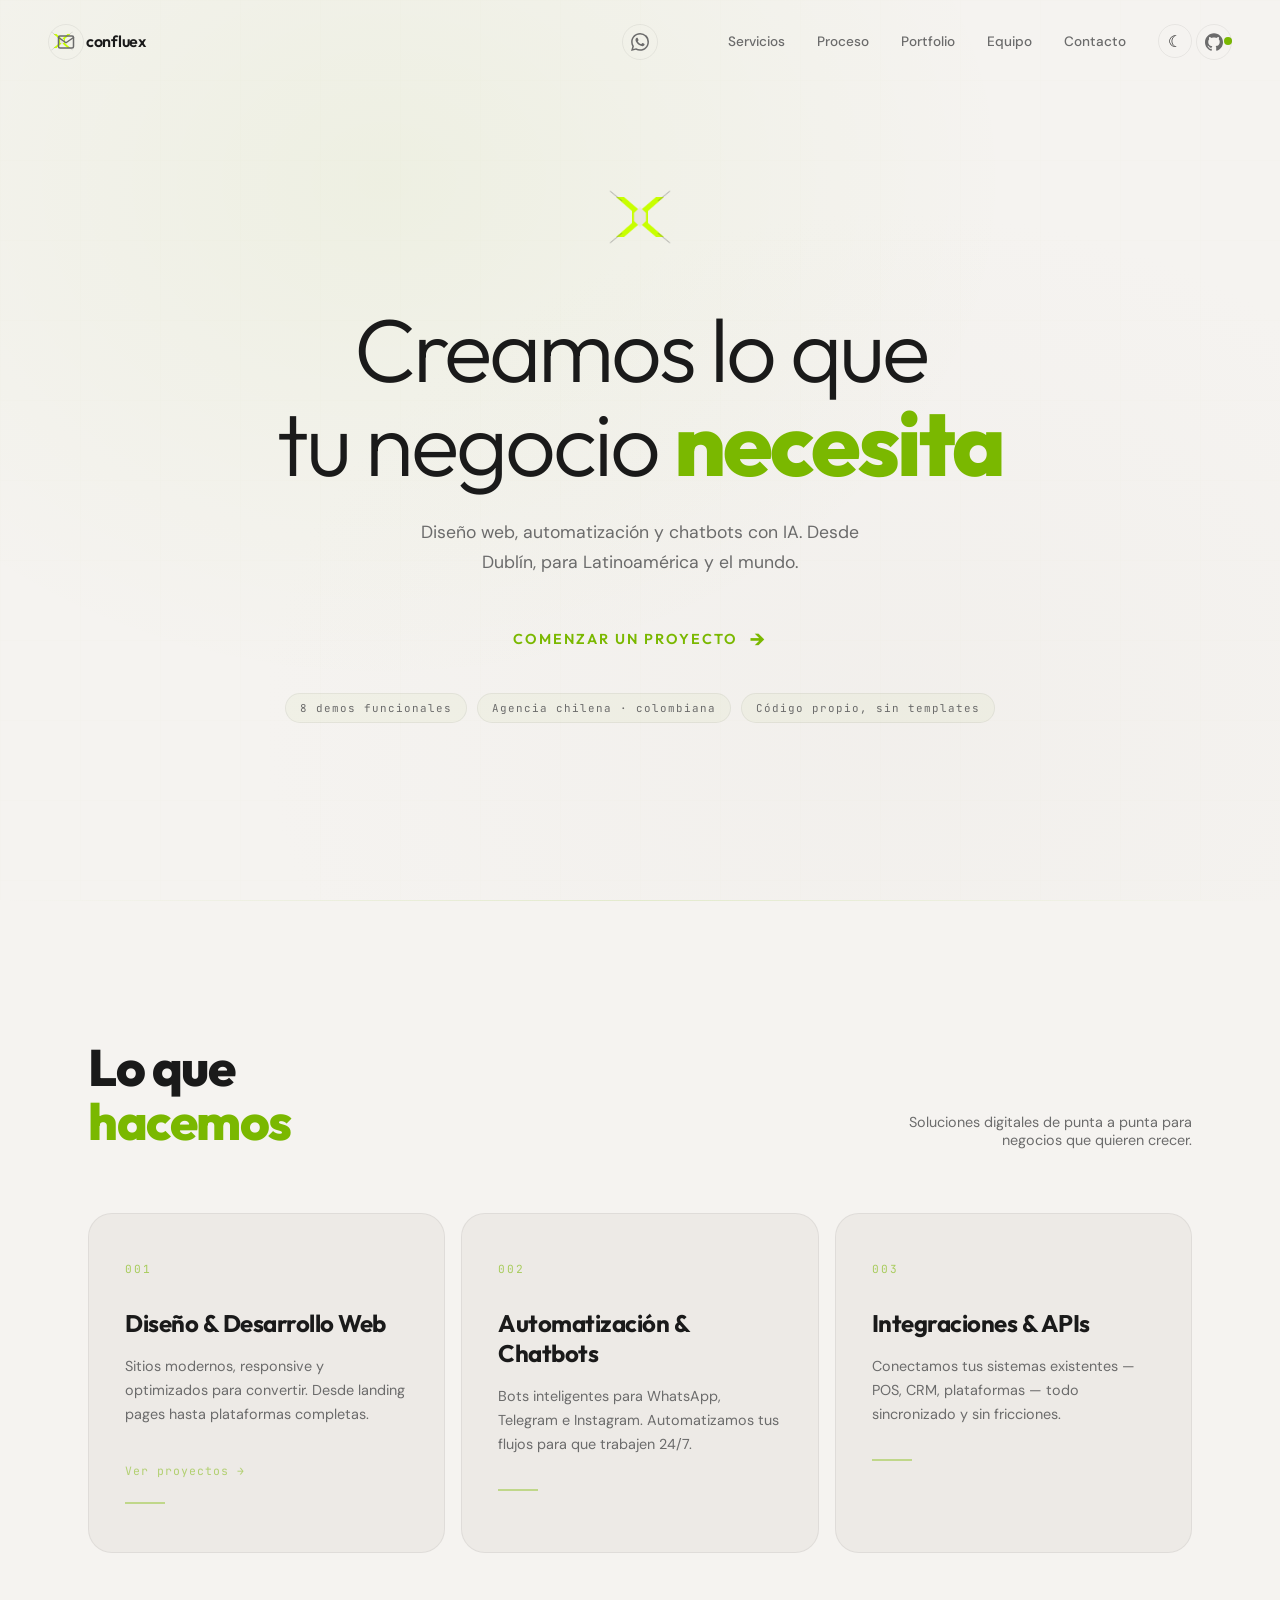
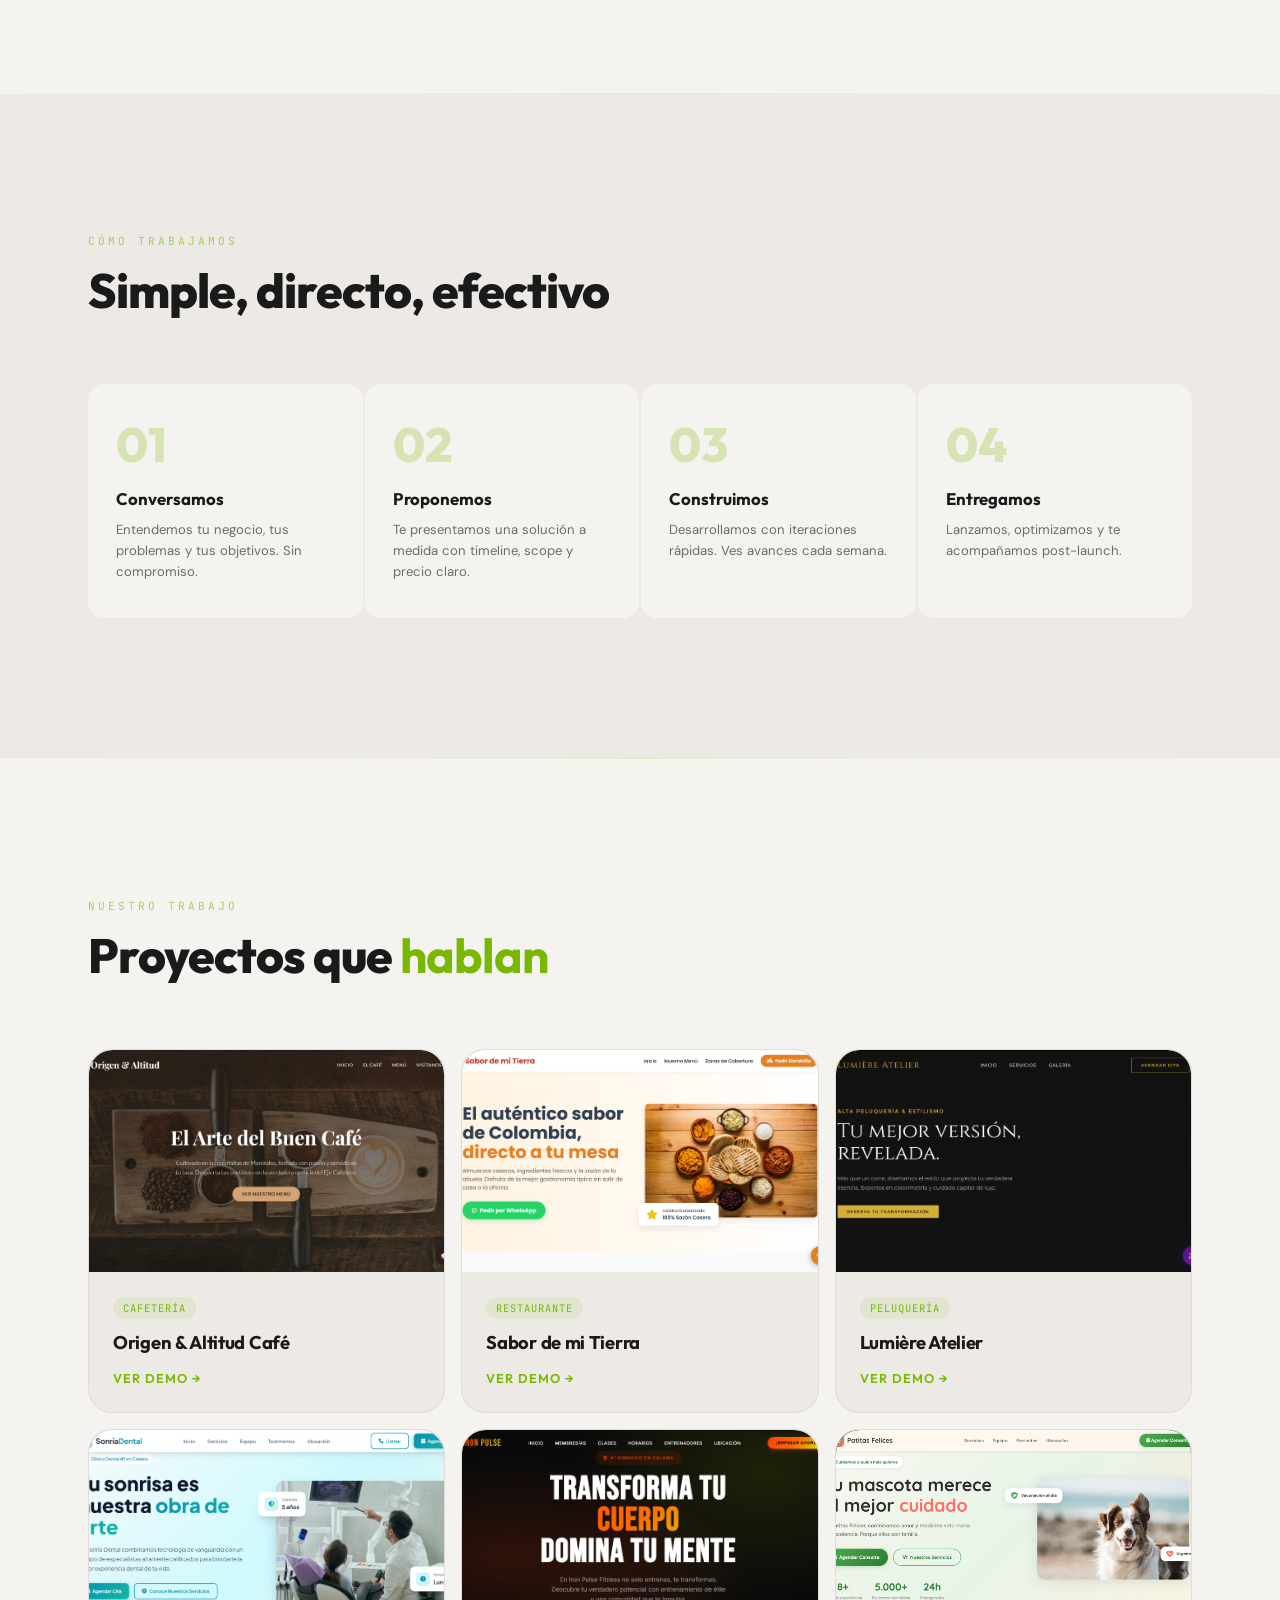
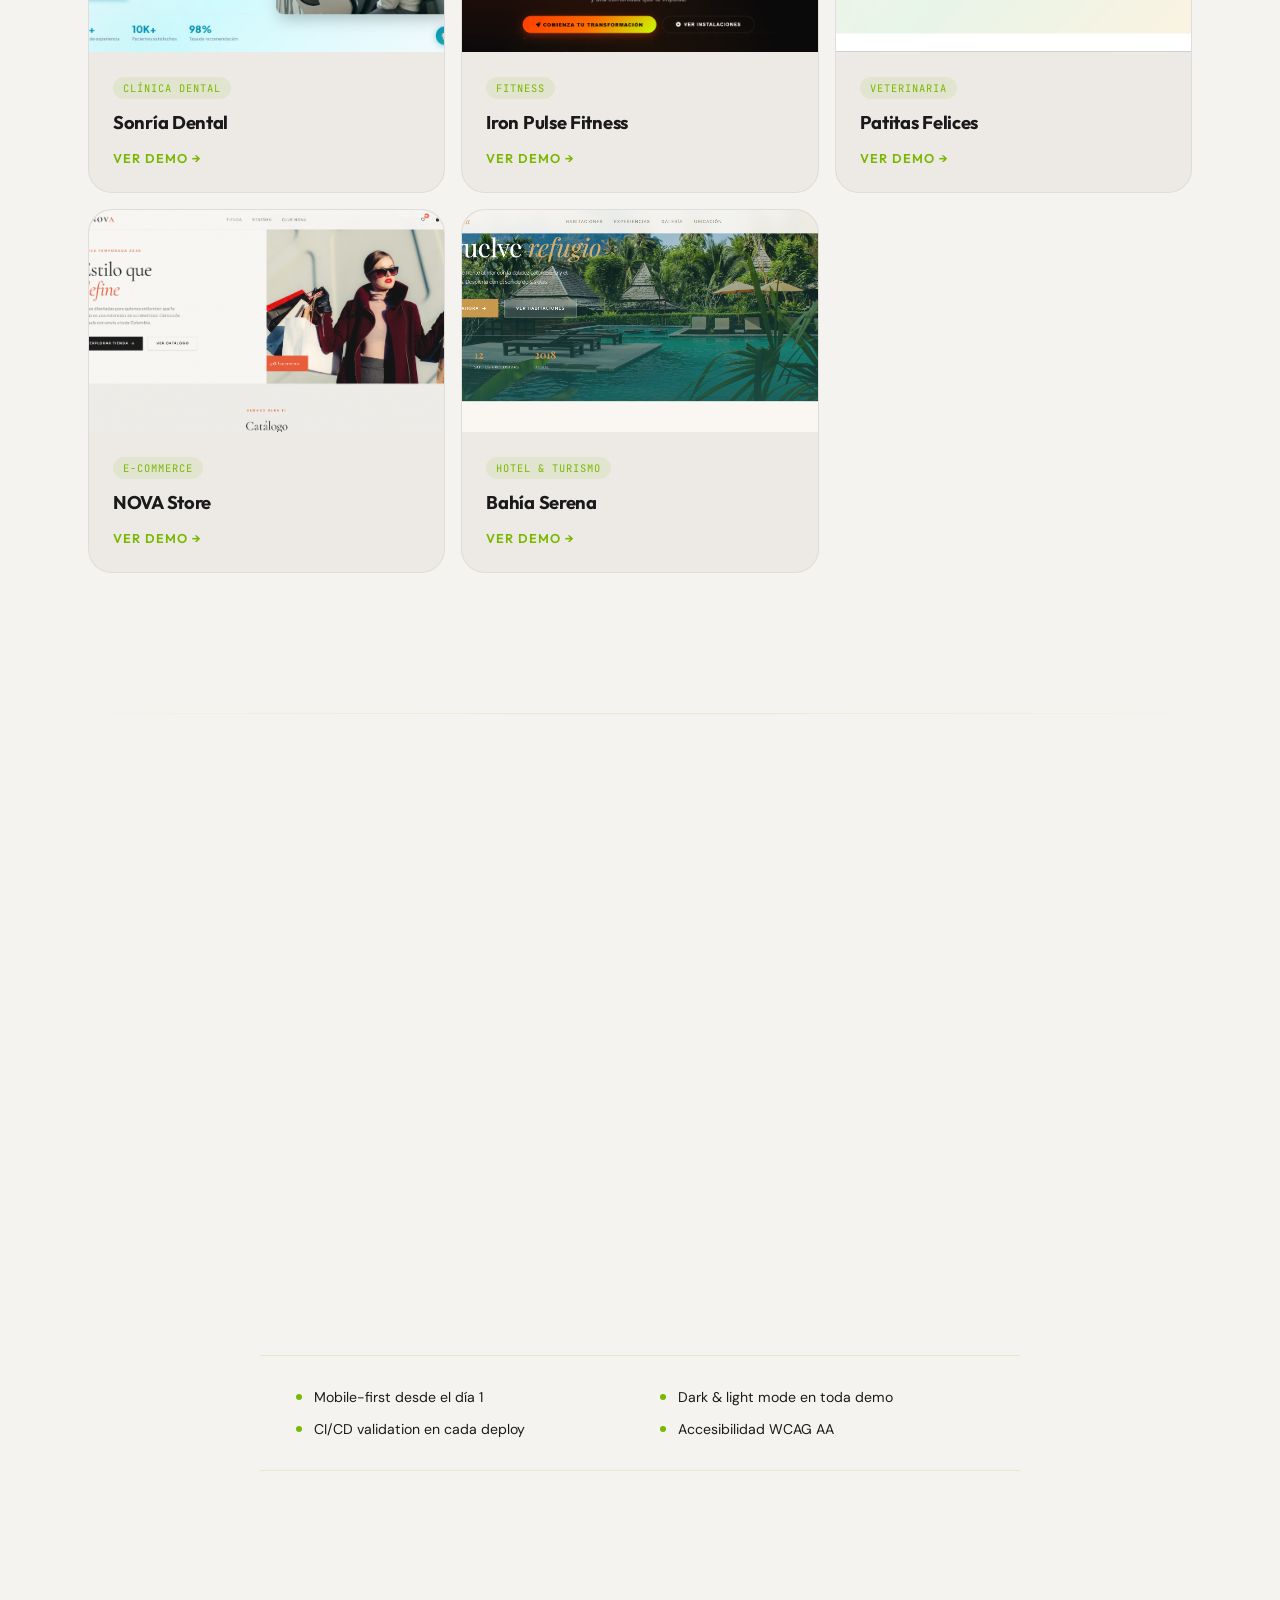
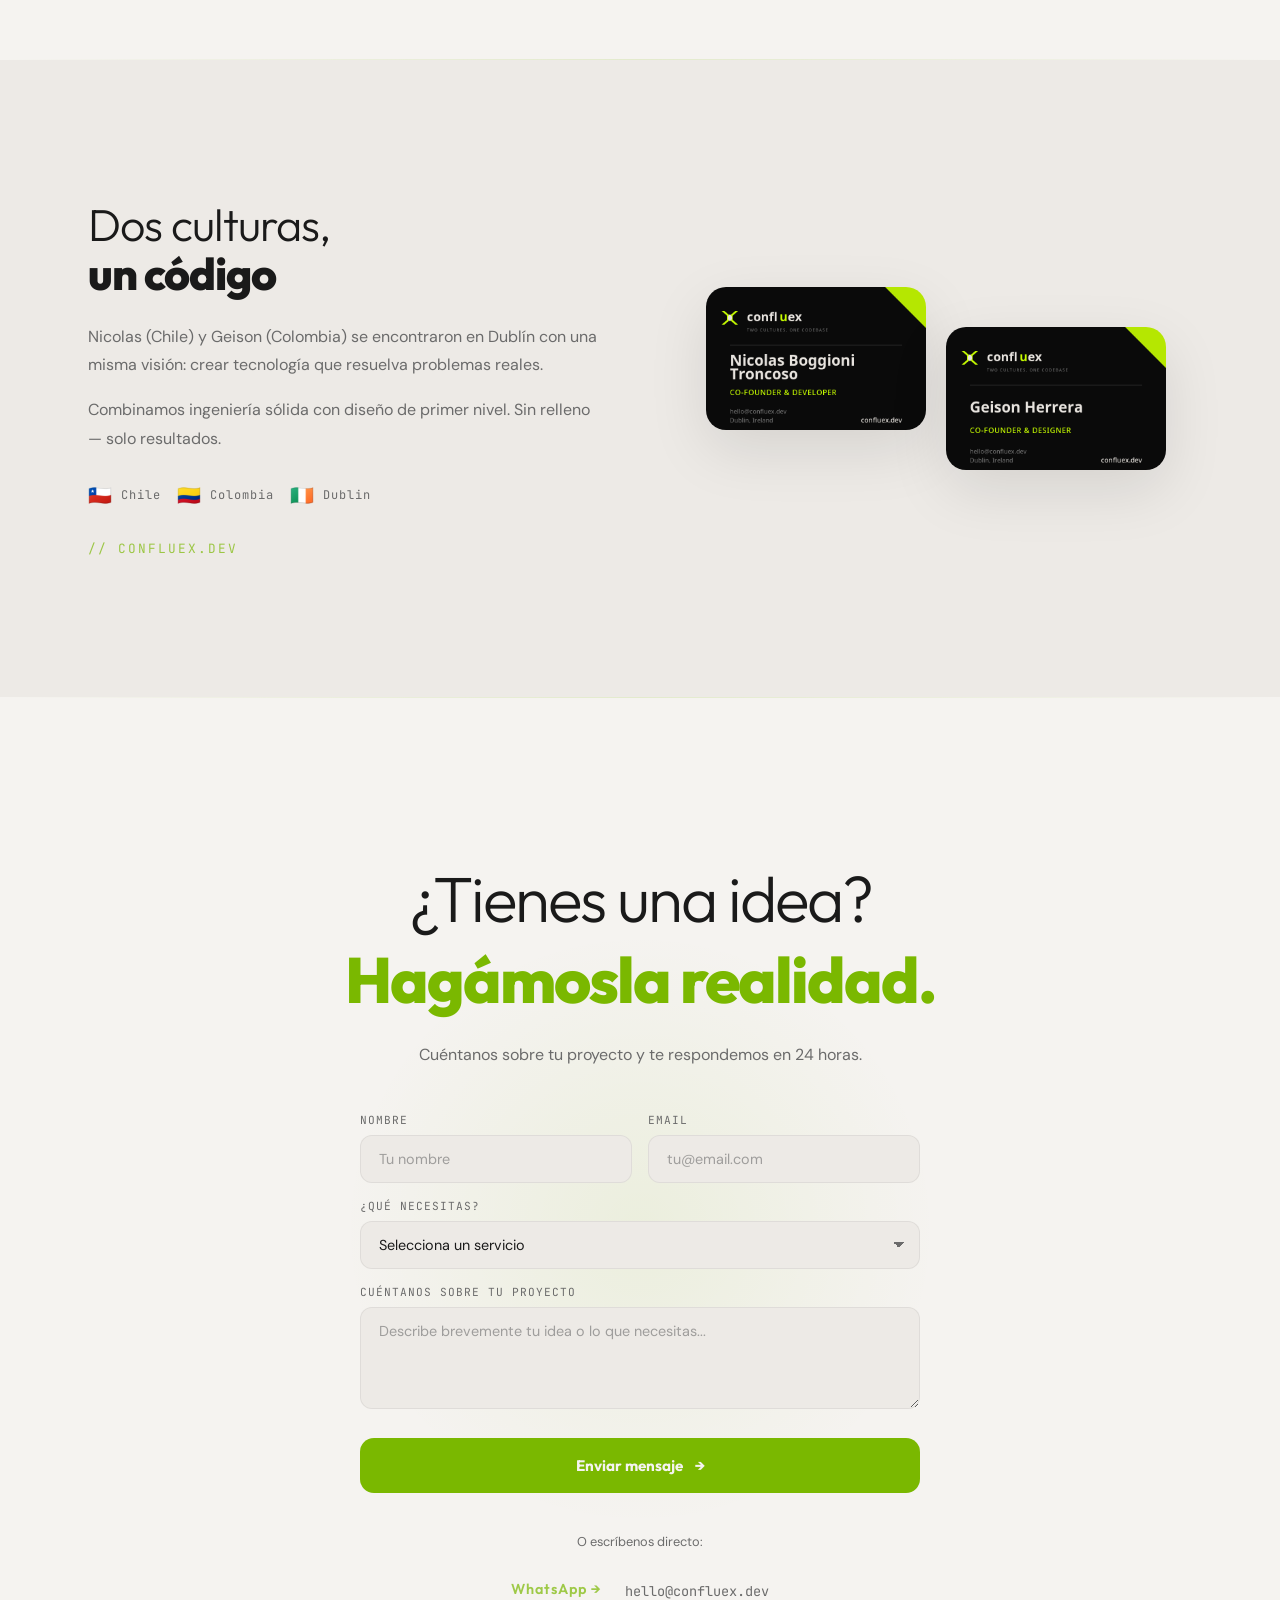
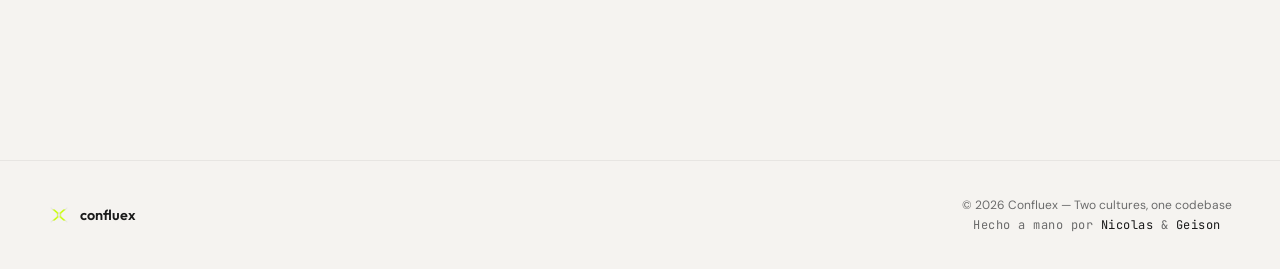
==== commit 09ab6575: "fix(a11y): footer__social div → nav para aria-label válido html-validate regla aria-label-misuse: ar" ====
--- a/index.html
+++ b/index.html
@@ -403,7 +403,7 @@
         </p>
       </div>
 
-      <div class="footer__social" aria-label="Redes sociales">
+      <nav class="footer__social" aria-label="Redes sociales">
         <a href="mailto:hello@confluex.dev" aria-label="Email" class="footer__social-link">
           <svg width="18" height="18" viewBox="0 0 24 24" fill="none" stroke="currentColor" stroke-width="2" stroke-linecap="round" stroke-linejoin="round" aria-hidden="true"><path d="M4 4h16c1.1 0 2 .9 2 2v12c0 1.1-.9 2-2 2H4c-1.1 0-2-.9-2-2V6c0-1.1.9-2 2-2z"/><polyline points="22,6 12,13 2,6"/></svg>
         </a>
@@ -413,7 +413,7 @@
         <a href="https://github.com/confluex-agency" target="_blank" rel="noopener" aria-label="GitHub" class="footer__social-link">
           <svg width="18" height="18" viewBox="0 0 24 24" fill="currentColor" aria-hidden="true"><path d="M12 .297c-6.63 0-12 5.373-12 12 0 5.303 3.438 9.8 8.205 11.385.6.113.82-.258.82-.577 0-.285-.01-1.04-.015-2.04-3.338.724-4.042-1.61-4.042-1.61C4.422 18.07 3.633 17.7 3.633 17.7c-1.087-.744.084-.729.084-.729 1.205.084 1.838 1.236 1.838 1.236 1.07 1.835 2.809 1.305 3.495.998.108-.776.417-1.305.76-1.605-2.665-.3-5.466-1.332-5.466-5.93 0-1.31.465-2.38 1.235-3.22-.135-.303-.54-1.523.105-3.176 0 0 1.005-.322 3.3 1.23.96-.267 1.98-.4 3-.405 1.02.005 2.04.138 3 .405 2.28-1.552 3.285-1.23 3.285-1.23.645 1.653.24 2.873.12 3.176.765.84 1.23 1.91 1.23 3.22 0 4.61-2.805 5.625-5.475 5.92.42.36.81 1.096.81 2.22 0 1.606-.015 2.896-.015 3.286 0 .315.21.69.825.57C20.565 22.092 24 17.592 24 12.297c0-6.627-5.373-12-12-12"/></svg>
         </a>
-      </div>
+      </nav>
     </div>
   </footer>
 
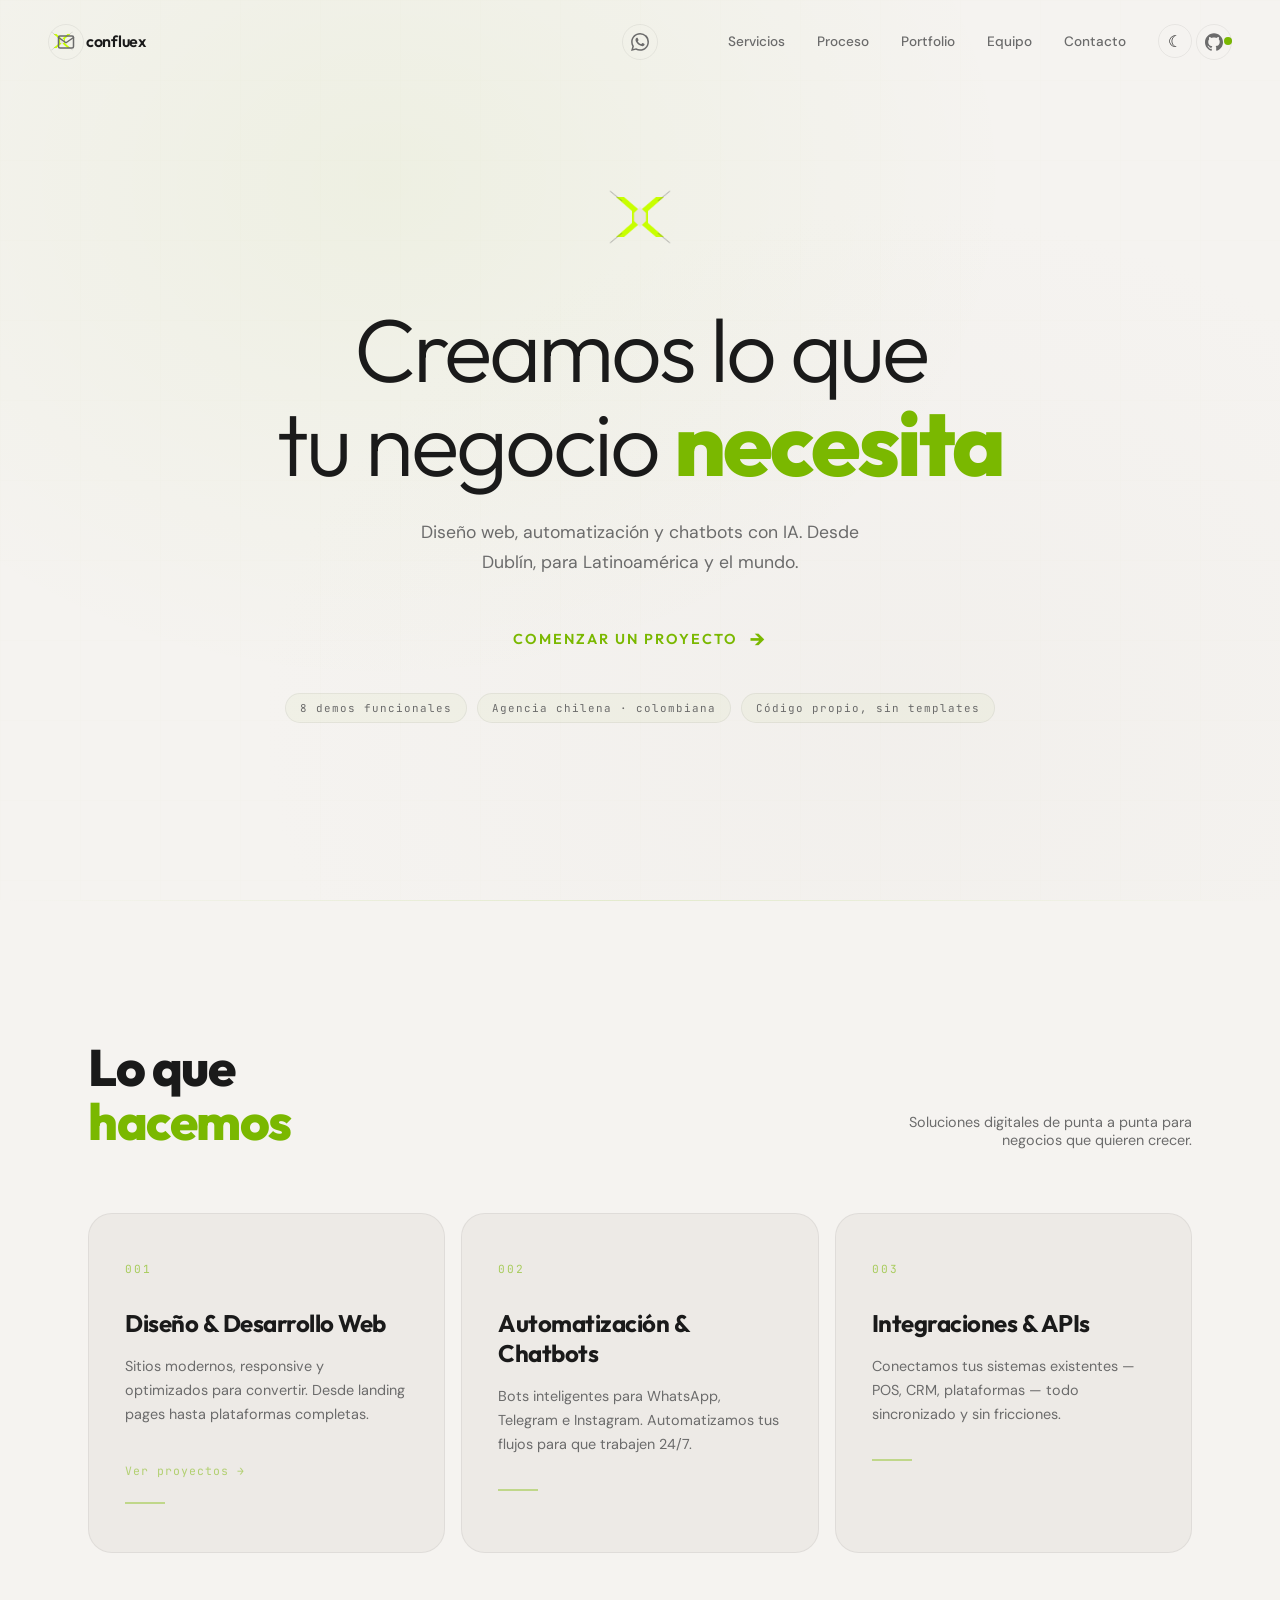
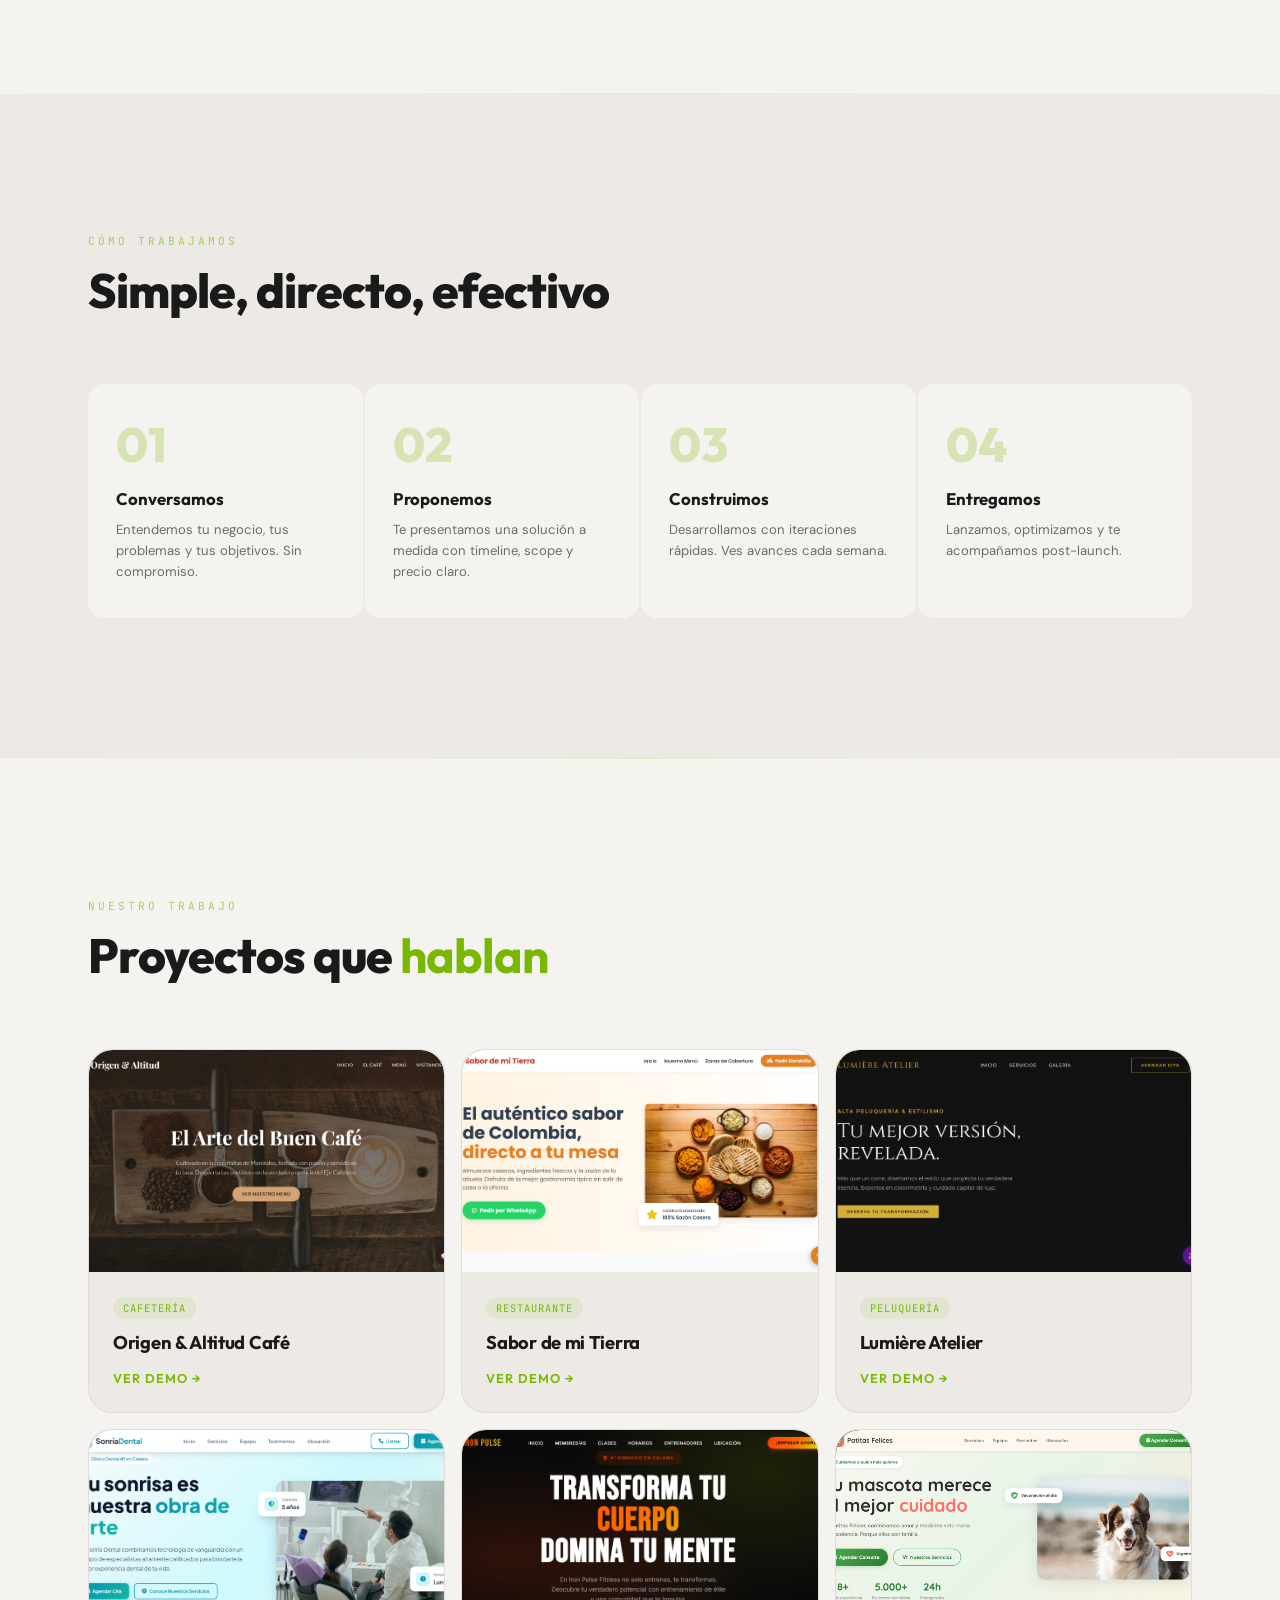
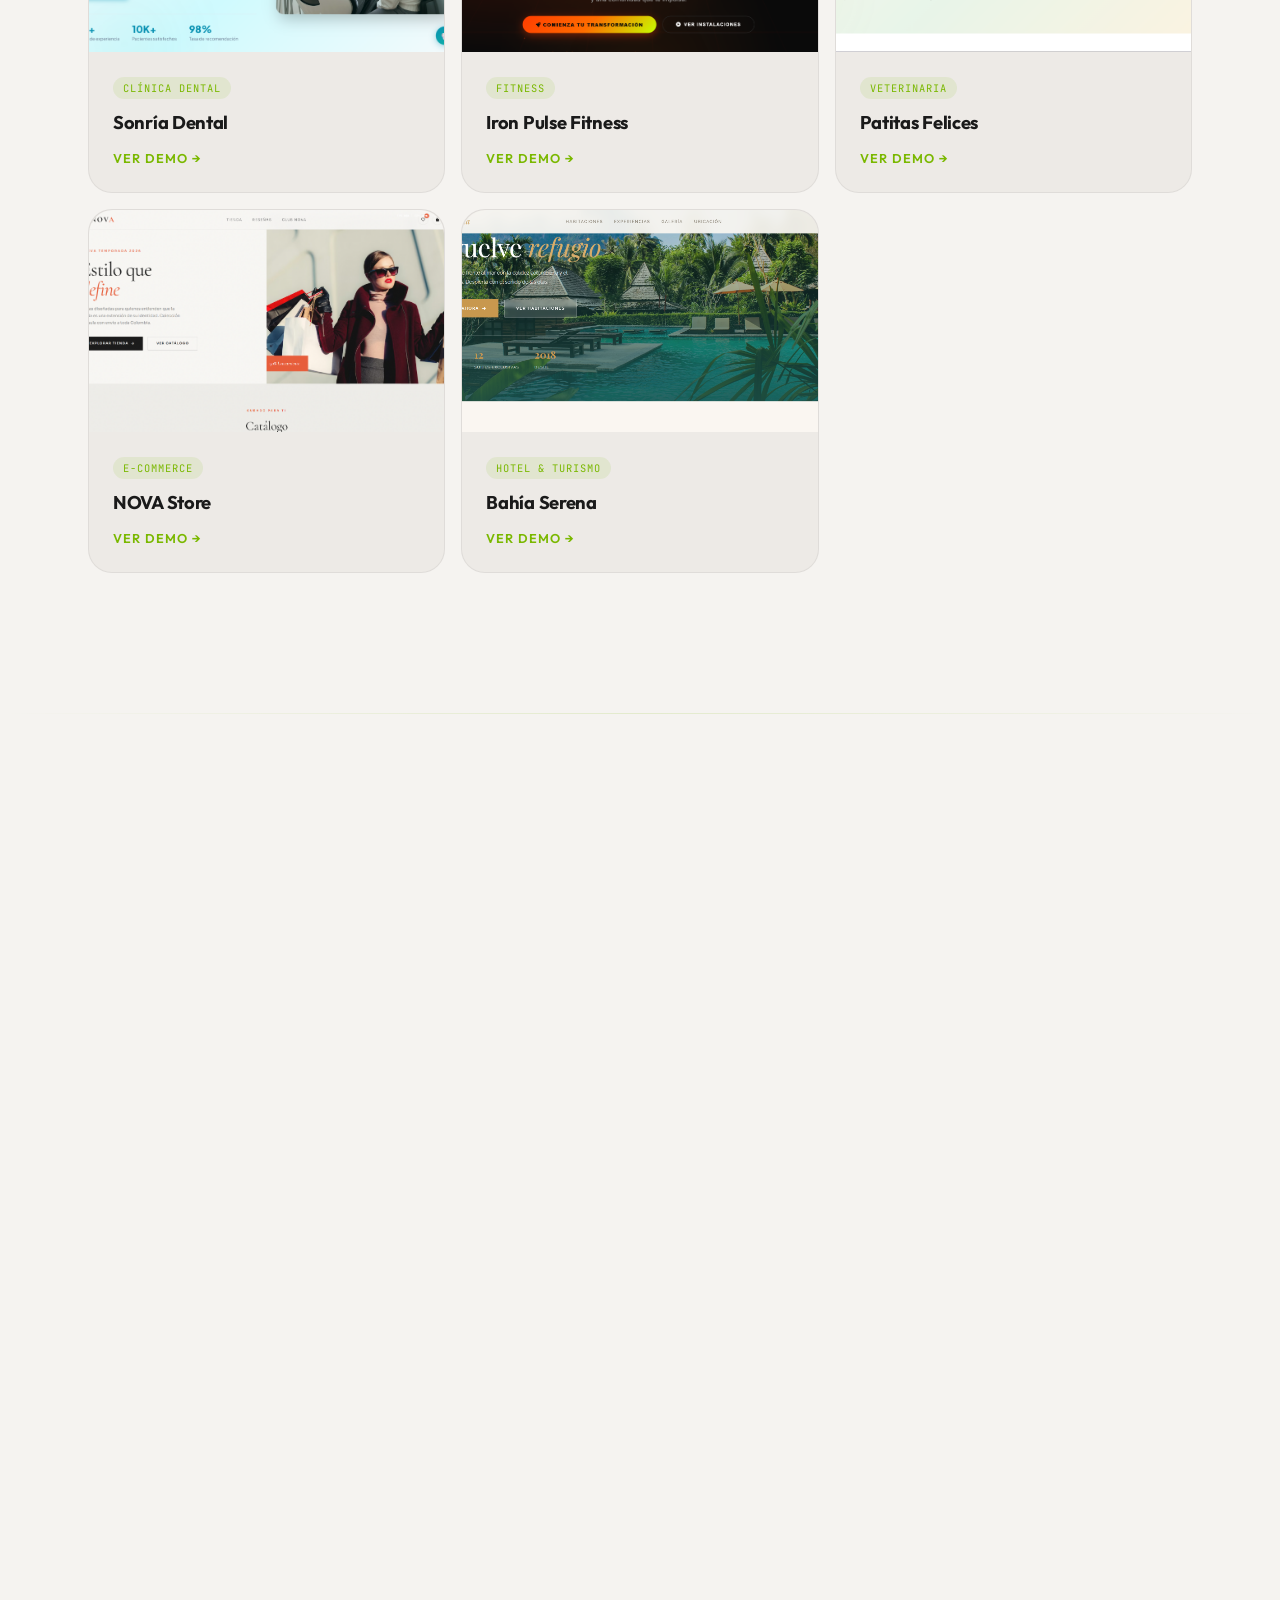
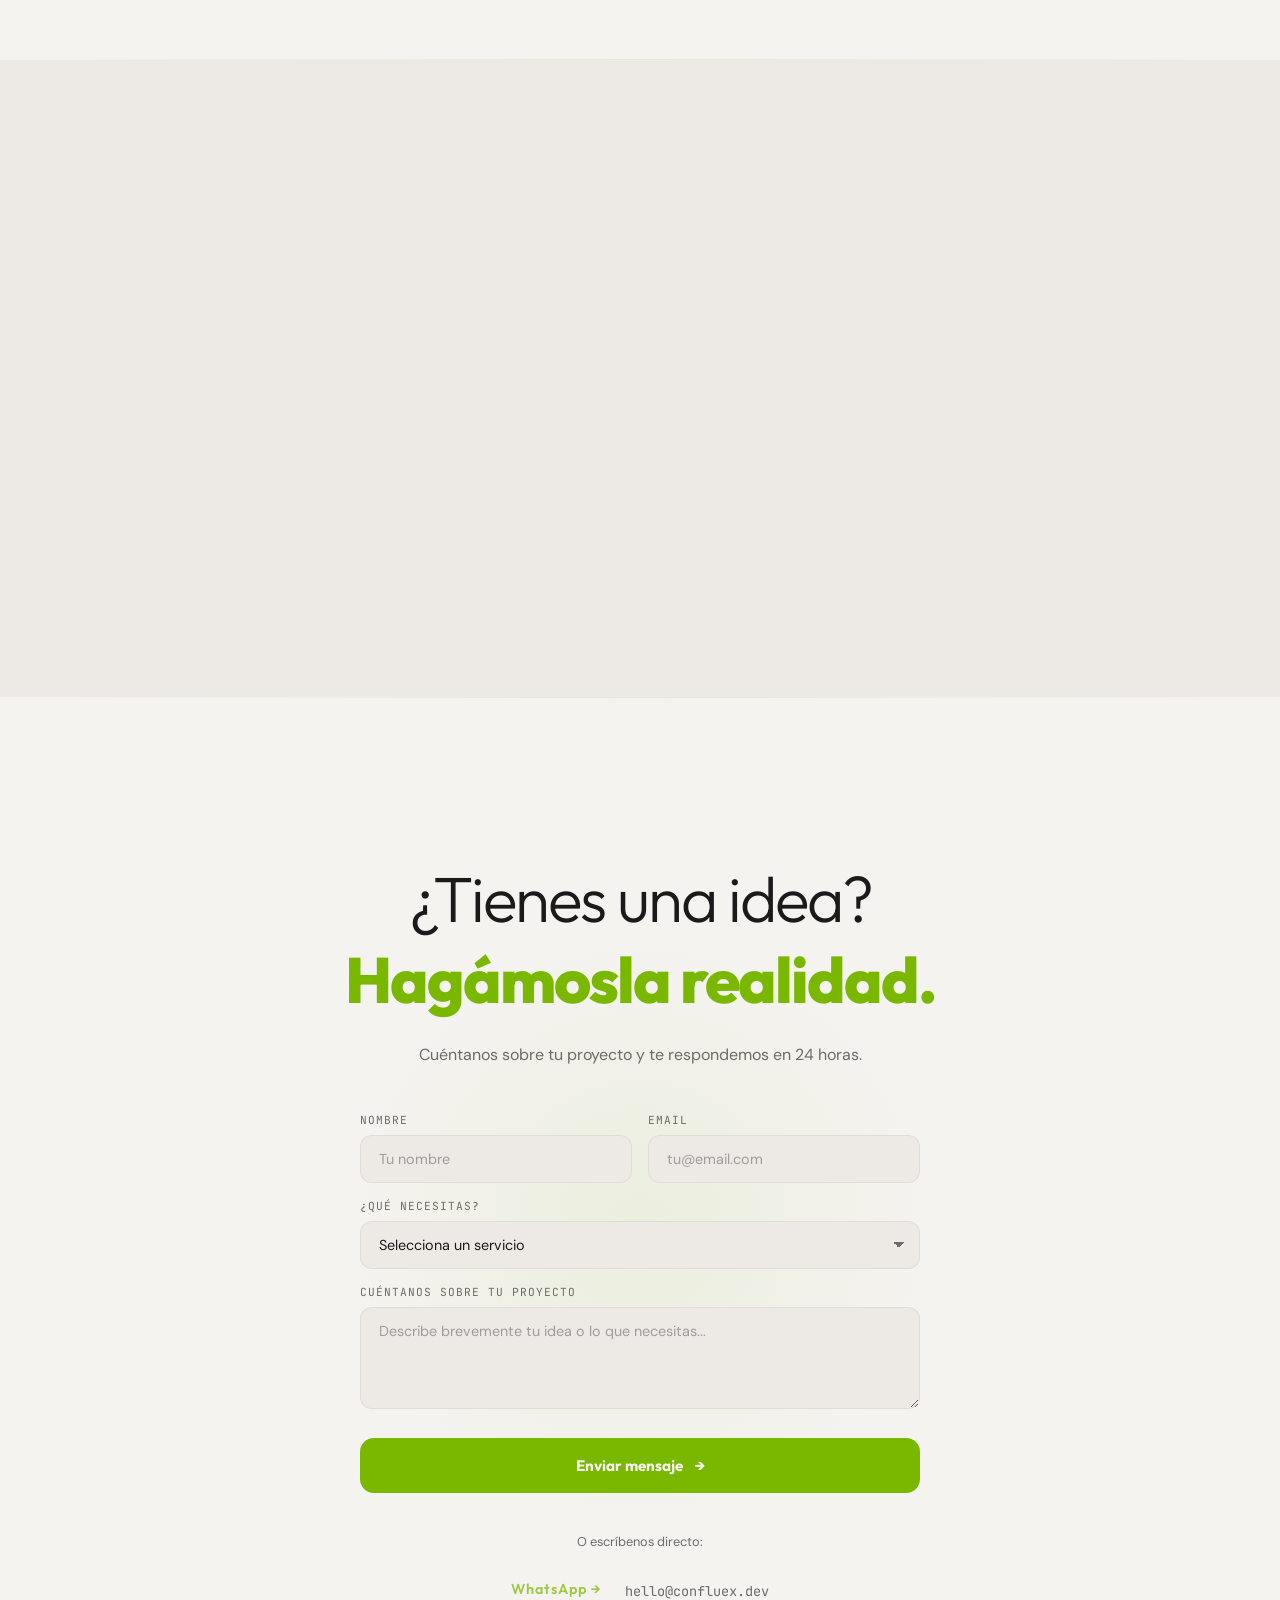
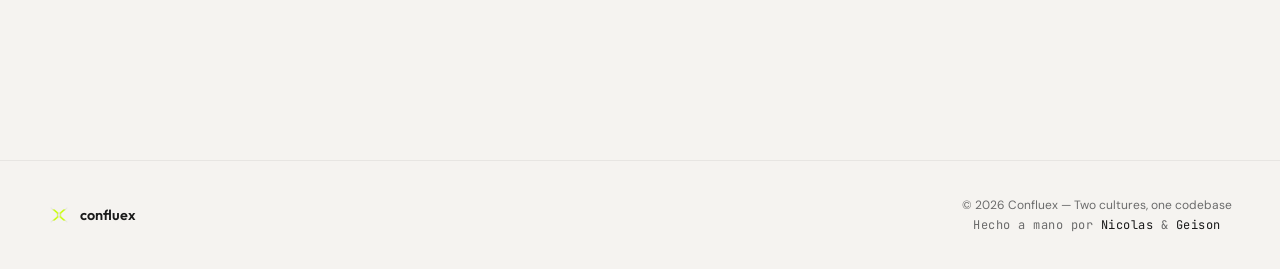
==== commit 9036746a: "security: audit pass + form maxlength + extend CI security job Auditoría 2026-04-28 (sin hallazgos c" ====
--- a/index.html
+++ b/index.html
@@ -349,11 +349,11 @@
         <div class="form-grid">
           <div class="form-group">
             <label for="name">Nombre</label>
-            <input type="text" id="name" name="name" placeholder="Tu nombre" required>
+            <input type="text" id="name" name="name" placeholder="Tu nombre" required maxlength="80">
           </div>
           <div class="form-group">
             <label for="email">Email</label>
-            <input type="email" id="email" name="email" placeholder="tu@email.com" required>
+            <input type="email" id="email" name="email" placeholder="tu@email.com" required maxlength="120">
           </div>
         </div>
         <div class="form-group">
@@ -368,7 +368,7 @@
         </div>
         <div class="form-group">
           <label for="message">Cuéntanos sobre tu proyecto</label>
-          <textarea id="message" name="message" rows="4" placeholder="Describe brevemente tu idea o lo que necesitas..." required></textarea>
+          <textarea id="message" name="message" rows="4" placeholder="Describe brevemente tu idea o lo que necesitas..." required maxlength="2000"></textarea>
         </div>
         <button type="submit" class="cta__btn">Enviar mensaje <span class="arrow">&rarr;</span></button>
       </form>
